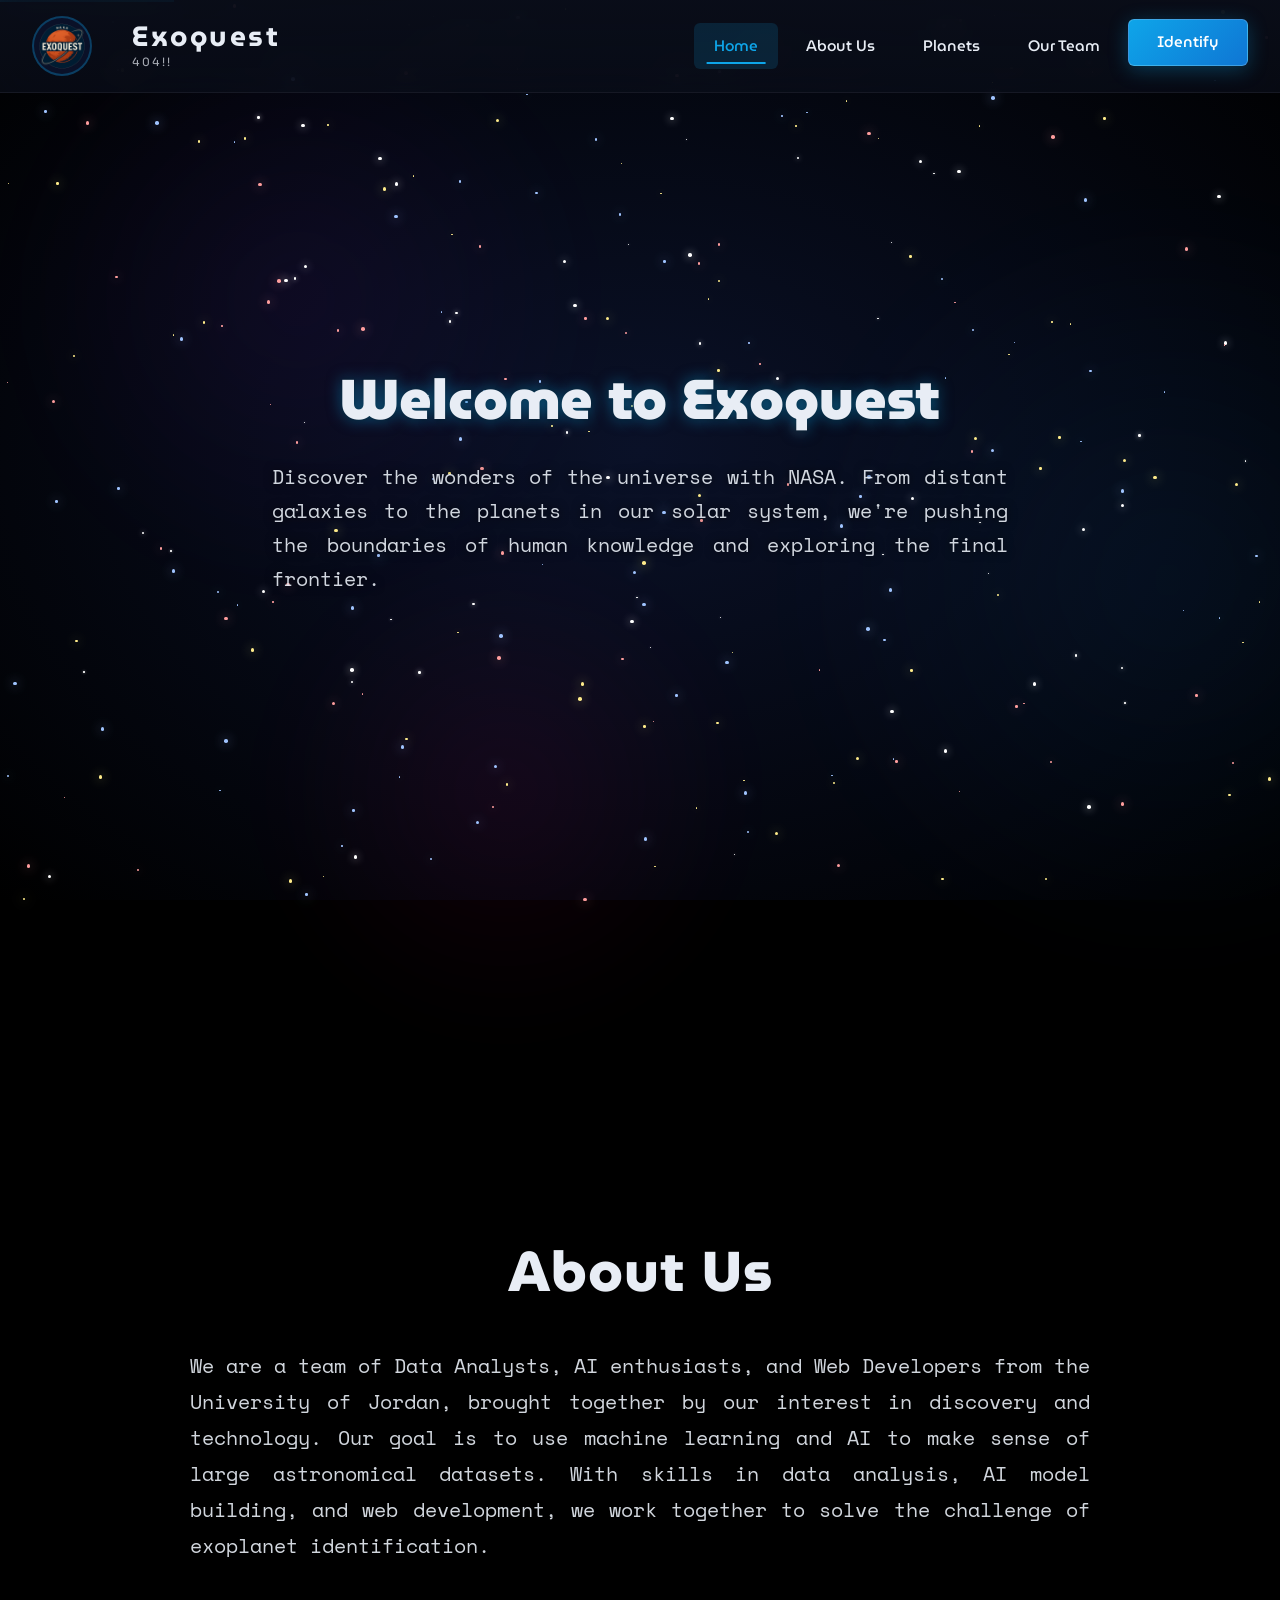
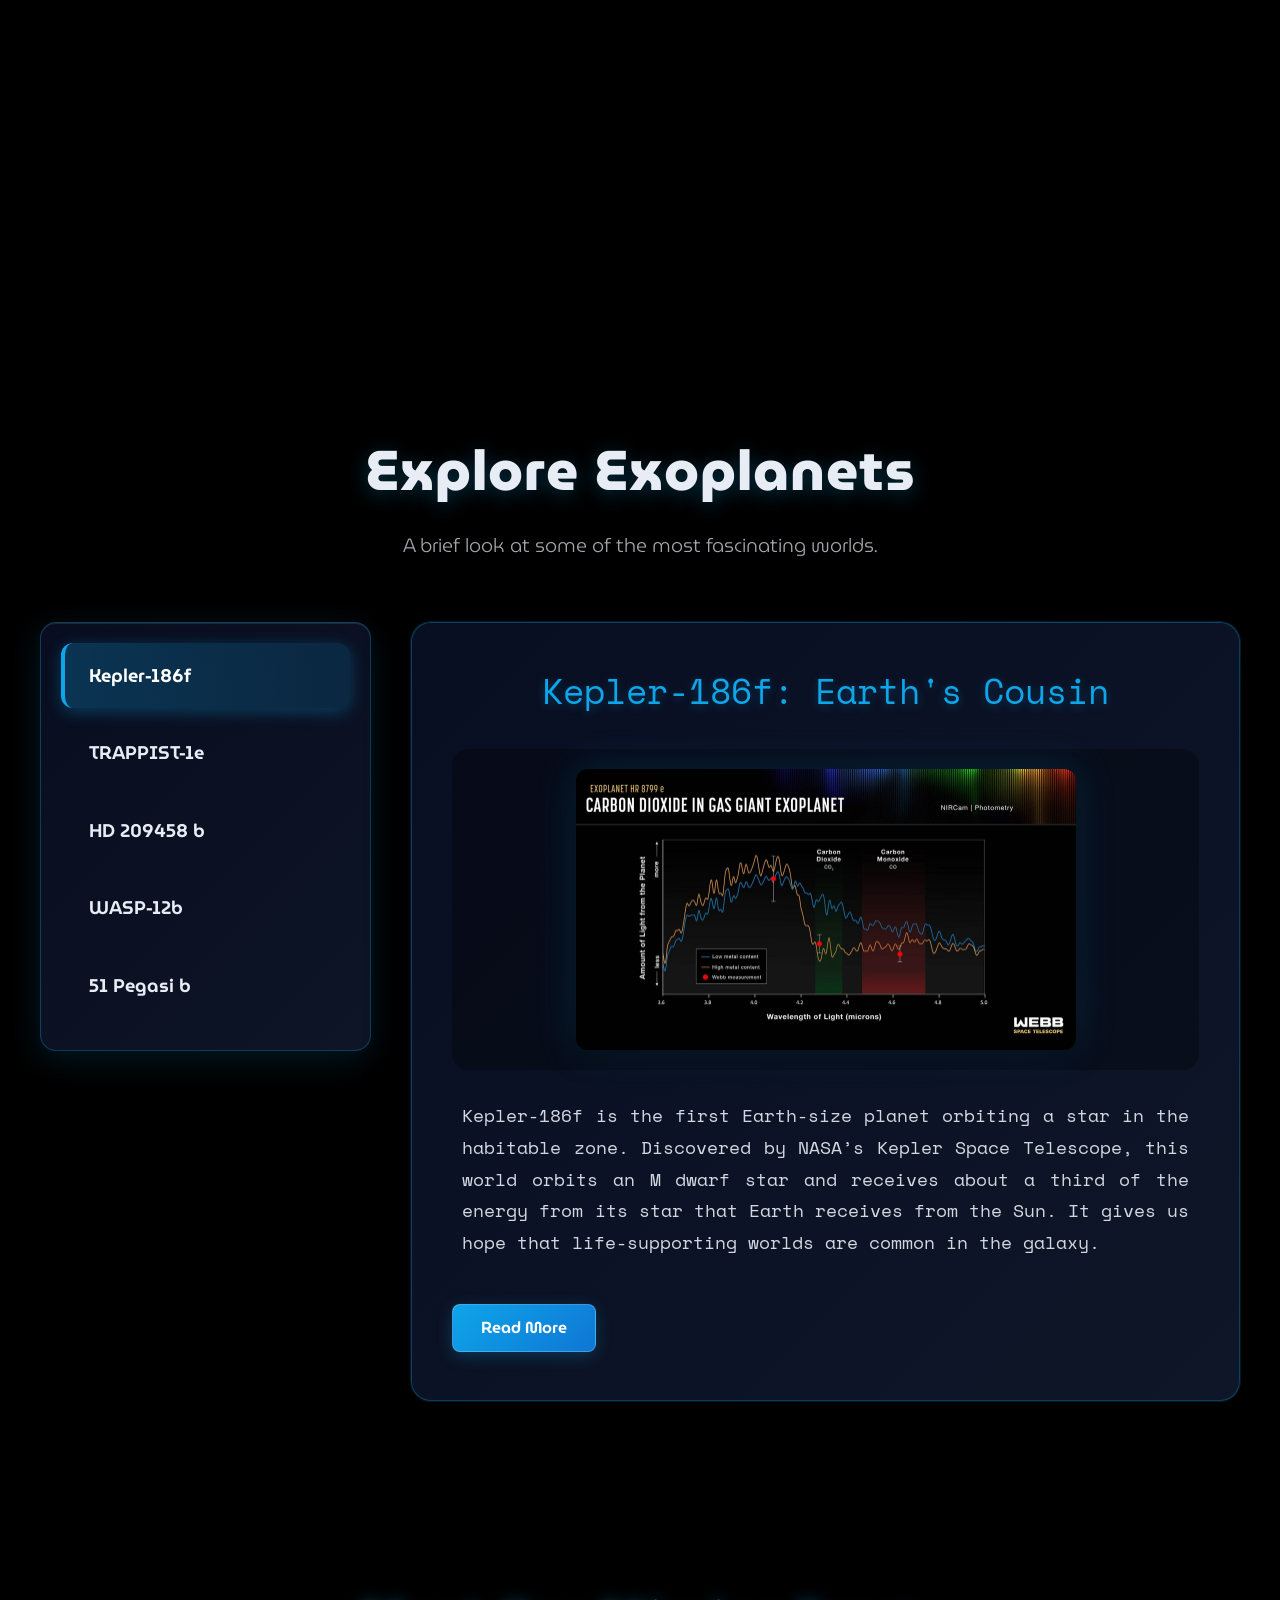
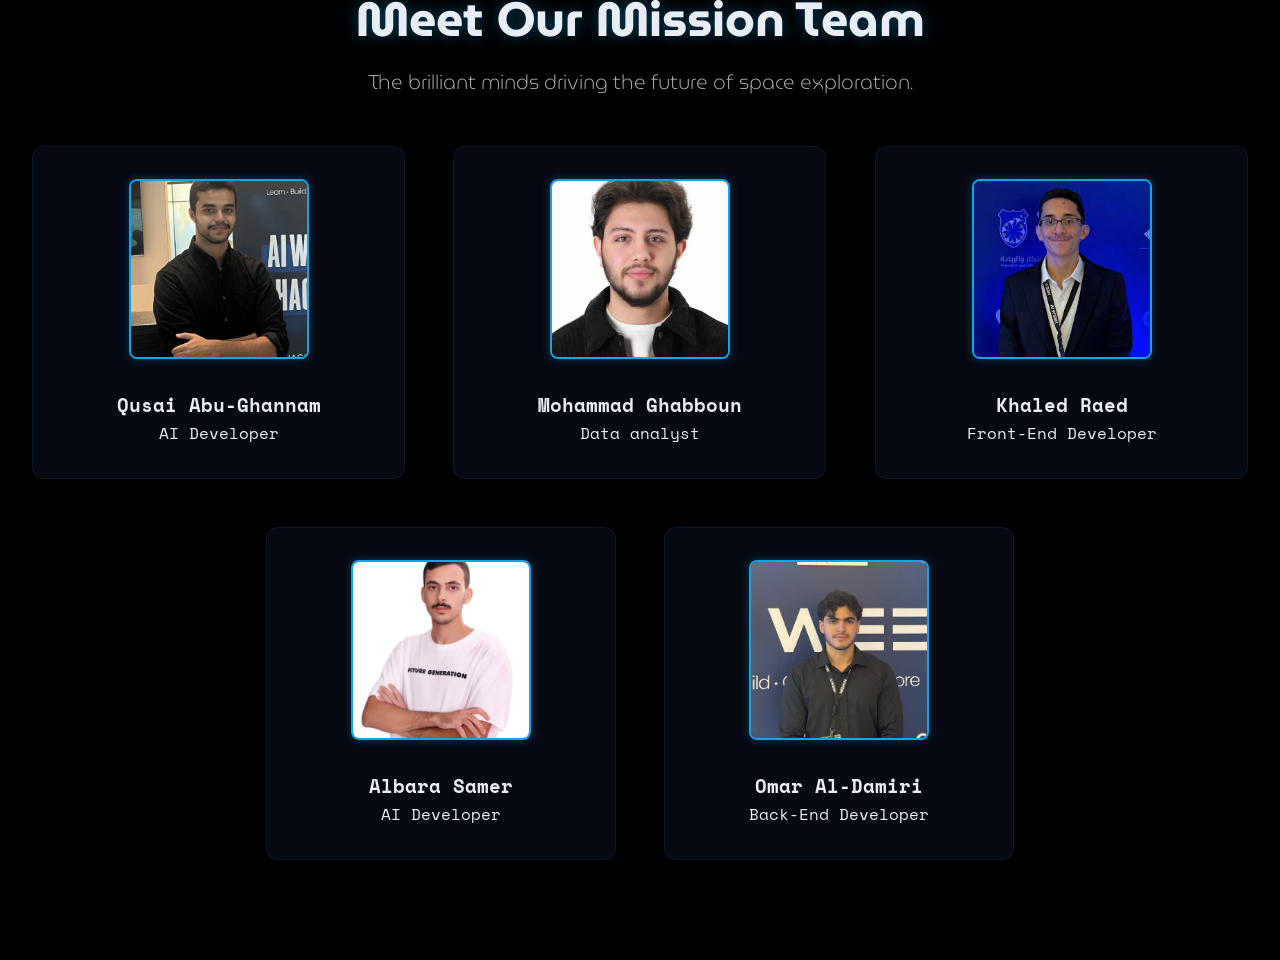
==== index.html @ 72adf09d "commit" ====
<!DOCTYPE html>
<html lang="en">

<head>
    <meta charset="UTF-8">
    <meta name="viewport" content="width=device-width, initial-scale=1.0">
    <title>Exoquest-404!!</title>
    <link href="https://fonts.googleapis.com/css2?family=Inter:wght@400;600;700&display=swap" rel="stylesheet">
    <link rel="preconnect" href="https://fonts.googleapis.com">
    <link rel="preconnect" href="https://fonts.gstatic.com" crossorigin>
    <link href="https://fonts.googleapis.com/css2?family=MuseoModerno:ital,wght@0,100..900;1,100..900&display=swap"
        rel="stylesheet">
    <link rel="preconnect" href="https://fonts.googleapis.com">
    <link rel="preconnect" href="https://fonts.gstatic.com" crossorigin>
    <link href="https://fonts.googleapis.com/css2?family=Space+Mono:ital,wght@0,400;0,700;1,400;1,700&display=swap"
        rel="stylesheet">
    <link rel="stylesheet" href="https://cdnjs.cloudflare.com/ajax/libs/font-awesome/5.15.4/css/all.min.css">


    <link rel="stylesheet" href="Css/stars.css">
    <link rel="stylesheet" href="Css/header.css">
    <link rel="stylesheet" href="Css/home.css">
    <link rel="stylesheet" href="./Css/about.css">
    <link rel="stylesheet" href="Css/planets.css">
    <link rel="stylesheet" href="Css/team.css">
    <link rel="stylesheet" href="Css/responsive.css">
    <style>
        :root {
            --color-dark-space: #000000;
            --color-navy: #0a1128;
            --color-light-text: #e8edf5;
            --color-accent-blue: #0ea5e9;
            --color-accent-red: #dc2626;
            --gradient-cta: linear-gradient(135deg, #0ea5e9 0%, #0f76d4 100%);
            --gradient-header: linear-gradient(180deg, rgba(10, 14, 26, 0.9) 0%, rgba(10, 14, 26, 0.7) 100%);
            --shadow-primary: rgba(14, 165, 233, 0.25);
            --shadow-hover: rgba(14, 165, 233, 0.5);
            --transition-speed: 0.3s;
        }

        * {
            margin: 0;
            padding: 0;
            box-sizing: border-box;
        }

        body {
            font-family: "MuseoModerno", sans-serif;
            font-optical-sizing: auto;
            font-weight: 200;
            font-style: normal;
            background: var(--color-dark-space);
            color: var(--color-light-text);
            overflow-x: hidden;
            line-height: 1.6;
        }
    </style>
</head>

<body>
    <a href="#main-content" class="skip-link">Skip to main content</a>

    <div class="stars-container" id="starsContainer">
        <div class="nebula"></div>
        <div class="nebula"></div>
        <div class="nebula"></div>
    </div>

    <section id="header-section">
        <header id="mainHeader">
            <nav>
                <a href="#" class="logo" aria-label="Exoquest Home">
                    <div class="logo-icon-container">
                        <img src="./media/logo.png" alt="Exoquest Logo Icon" class="logo-icon">
                    </div>
                    <svg class="logo-text-svg" viewBox="0 0 200 50" aria-hidden="true">
                        <text x="20" y="25" class="logo-title">Exoquest</text>
                        <text x="20" y="45" class="logo-subtitle">404!!</text>
                    </svg>
                </a>

                <button class="menu-toggle" id="menuToggle" aria-label="Toggle navigation" aria-expanded="false">
                    <span></span>
                    <span></span>
                    <span></span>
                </button>

                <ul class="nav-menu" id="navMenu">
                    <li><a href="#home" class="active">Home</a></li>
                    <li><a href="#about-us">About Us</a></li>
                    <li><a href="#planets-section">Planets</a></li>
                    <li><a href="#team">Our Team</a></li>
                    <li><a href="./html/Identify.html" class="cta-button">Identify</a></li>
                </ul>
            </nav>
        </header>
    </section>

    <div class="mission-banner" id="missionBanner">
        <i class="fas fa-satellite"></i> Mission Status: Active
    </div>

    <main id="main-content">
        <section id="home">
            <div class="demo-content">
                <h2>Welcome to Exoquest</h2>
                <p>
                    Discover the wonders of the universe with NASA. From distant galaxies to the planets in our solar
                    system,
                    we're pushing the boundaries of human knowledge and exploring the final frontier.
                </p>

            </div>
        </section>

        <section id="about-us">
            <div class="video-background" id="videoBackground">
                <video class="video-fullscreen desktop-video" autoplay loop muted playsinline preload="auto"
                    fetchpriority="high">
                    <source src="./media/mars.mp4" type="video/mp4">
                    Your browser does not support the video tag.
                </video>

                <video class="video-fullscreen mobile-video" autoplay loop muted playsinline preload="auto"
                    fetchpriority="high">
                    <source src="./media/mars.mp4" type="video/mp4">
                    Your browser does not support the video tag.
                </video>
            </div>

            <div class="content-overlay">
                <h2>About Us</h2>
                <p>
                    We are a team of Data Analysts, AI enthusiasts, and Web Developers from the University of Jordan,
                    brought together by our interest in discovery and technology.

                    Our goal is to use machine learning and AI to make sense of large astronomical datasets. With skills
                    in data analysis, AI model building, and web development, we work together to solve the challenge of
                    exoplanet identification.
                </p>

            </div>
        </section>

        <section id="planets-section" class="planets-section">
            <h2 class="section-title">Explore Exoplanets</h2>
            <p class="section-subtitle">A brief look at some of the most fascinating worlds.</p>

            <div class="planets-container">
                <div class="planet-list-column">
                    <ul id="planet-list">
                        <li class="planet-item active" data-planet="Kepler-186f">Kepler-186f</li>
                        <li class="planet-item" data-planet="TRAPPIST-1e">TRAPPIST-1e</li>
                        <li class="planet-item" data-planet="HD 209458 b">HD 209458 b</li>
                        <li class="planet-item" data-planet="WASP-12b">WASP-12b</li>
                        <li class="planet-item" data-planet="51 Pegasi b">51 Pegasi b</li>
                    </ul>
                </div>

                <div class="planet-details-column">
                    <div id="planet-details-card" class="planet-details-card">
                        <h3 id="planet-title">Select a Planet from the list</h3>
                        <div class="planet-images">
                            <img id="image-primary" src="" alt="Primary image of selected planet"
                                class="planet-image primary-image">
                        </div>
                        <p id="planet-description">Click on a planet name in the list to the left to view its details,
                            images, and a short article.</p>
                        <a id="read-more-link" href="#" target="_blank" class="cta-button read-more-button"
                            style="display:none;">Read More</a>
                    </div>
                </div>
            </div>
        </section>

        <section id="team" class="team-section">
            <h2 class="section-title">Meet Our Mission Team</h2>
            <p class="section-subtitle">The brilliant minds driving the future of space exploration.</p>
            <div class="team-grid">
                <div class="team-row">
                    <div class="team-member">
                        <img src="./media/Qusai Abu Ghannam.jpeg" alt="" class="member-photo">
                        <h3>Qusai Abu-Ghannam</h3>
                        <p class="member-title">AI Developer</p>
                    </div>
                    <div class="team-member">
                        <img src="./media/Mohammad Ghabboun.jpg" alt="" class="member-photo">
                        <h3>Mohammad Ghabboun</h3>
                        <p class="member-title">Data analyst</p>
                    </div>
                    <div class="team-member">
                        <img src="./media/khaled raed.jpg" alt="" class="member-photo">
                        <h3>Khaled Raed</h3>
                        <p class="member-title">Front-End Developer</p>
                    </div>
                </div>
                <div class="team-row-2">
                    <div class="team-member">
                        <img src="./media/ALBARA SAMER .JPG" alt="" class="member-photo">
                        <h3>Albara Samer</h3>
                        <p class="member-title">AI Developer</p>
                    </div>
                    <div class="team-member">
                        <img src="./media/Omar Aldamiri.jpg" alt="" class="member-photo">
                        <h3>Omar Al-Damiri</h3>
                        <p class="member-title">Back-End Developer</p>
                    </div>
                </div>
            </div>
        </section>
    </main>



    <script src="Js/stars.js"></script>
    <script src="Js/header.js"></script>
    <script src="Js/about.js"></script>
    <script src="Js/planets.js"></script>
    <script src="Js/responsive.js"></script>


</body>

</html>
---- Css/stars.css ----
#header-section {
    position: relative;
    z-index: 1000;
    width: 100%;
    background: transparent;
}

.skip-link {
    position: absolute;
    top: -40px;
    left: 0;
    background: var(--color-accent-blue);
    color: white;
    padding: 8px;
    z-index: 100;
    transition: top 0.3s ease;
}

.skip-link:focus {
    top: 0;
}

/* Starfield */
.stars-container {
    position: fixed;
    top: 0;
    left: 0;
    width: 100%;
    height: 100%;
    pointer-events: none;
    z-index: 0;
    background: radial-gradient(ellipse at center, 
        rgba(10, 17, 40, 1) 0%, 
        rgba(0, 0, 0, 1) 100%);
    transition: opacity 1s ease;
}

.star {
    position: absolute;
    background: #ffffff;
    border-radius: 50%;
    animation: twinkle var(--duration) infinite ease-in-out;
}

.star.small {
    width: 1.5px;
    height: 1.5px;
    box-shadow: 0 0 3px rgba(255, 255, 255, 0.6);
}

.star.medium {
    width: 2.5px;
    height: 2.5px;
    box-shadow: 0 0 5px rgba(255, 255, 255, 0.8);
}

.star.large {
    width: 3.5px;
    height: 3.5px;
    box-shadow: 0 0 8px rgba(255, 255, 255, 1);
}

.star.blue {
    background: #a0c4ff;
    box-shadow: 0 0 12px #a0c4ff;
}

.star.yellow {
    background: #ffec8b;
    box-shadow: 0 0 12px #ffec8b;
}

.star.red {
    background: #ff9e9e;
    box-shadow: 0 0 12px #ff9e9e;
}

@keyframes twinkle {
    0%, 100% {
        opacity: 0.3;
        transform: scale(1);
    }
    50% {
        opacity: 1;
        transform: scale(1.3);
    }
}

.meteor {
    position: absolute;
    height: 2px;
    background: linear-gradient(90deg, #ffffff, rgba(255, 255, 255, 0.8), transparent);
    border-radius: 50%;
    filter: drop-shadow(0 0 8px rgba(255, 255, 255, 1));
    animation: meteor-fall var(--duration) linear forwards;
    opacity: 0;
    z-index: 1;
}

@keyframes meteor-fall {
    0% {
        transform: translateX(0) translateY(0) rotate(-45deg);
        opacity: 0;
    }
    10% {
        opacity: 1;
    }
    100% {
        transform: translateX(-800px) translateY(800px) rotate(-45deg);
        opacity: 0;
    }
}

.nebula {
    position: absolute;
    width: 600px;
    height: 600px;
    border-radius: 50%;
    background: radial-gradient(circle, rgba(138, 43, 226, 0.15) 0%, rgba(138, 43, 226, 0.08) 30%, transparent 70%);
    filter: blur(40px);
    animation: float 60s infinite ease-in-out;
    opacity: 0.5;
}

.nebula:nth-child(2) {
    background: radial-gradient(circle, rgba(30, 144, 255, 0.15) 0%, rgba(30, 144, 255, 0.08) 30%, transparent 70%);
    width: 800px;
    height: 800px;
    animation-duration: 80s;
    animation-delay: -20s;
    top: 20%;
    left: 60%;
}

.nebula:nth-child(3) {
    background: radial-gradient(circle, rgba(255, 20, 147, 0.15) 0%, rgba(255, 20, 147, 0.08) 30%, transparent 70%);
    width: 500px;
    height: 500px;
    animation-duration: 70s;
    animation-delay: -40s;
    top: 60%;
    left: 20%;
}

.nebula:nth-child(4) {
    background: radial-gradient(circle, rgba(14, 165, 233, 0.12) 0%, rgba(14, 165, 233, 0.06) 30%, transparent 70%);
    width: 700px;
    height: 700px;
    animation-duration: 90s;
    animation-delay: -60s;
    top: 40%;
    left: 80%;
}

@keyframes float {
    0%, 100% {
        transform: translate(0, 0) scale(1);
    }
    33% {
        transform: translate(30px, -30px) scale(1.1);
    }
    66% {
        transform: translate(-20px, 20px) scale(0.9);
    }
}
---- Css/header.css ----
header {
    position: fixed;
    top: 0;
    left: 0;
    right: 0;
    z-index: 1000;
    background: var(--gradient-header);
    backdrop-filter: blur(15px);
    border-bottom: 1px solid rgba(255, 255, 255, 0.05);
    transition: all 0.4s cubic-bezier(0.4, 0, 0.2, 1);
    animation: slideDown 0.5s ease-out;
}

@keyframes slideDown {
    from {
        transform: translateY(-100%);
        opacity: 0;
    }

    to {
        transform: translateY(0);
        opacity: 1;
    }
}

header.scrolled {
    background: rgba(5, 7, 20, 0.95);
    backdrop-filter: blur(24px);
    border-bottom: 1px solid rgba(14, 165, 233, 0.2);
    box-shadow: 0 8px 32px rgba(0, 0, 0, 0.4);
}

nav {
    max-width: 1400px;
    margin: 0 auto;
    padding: 1rem 2rem;
    display: flex;
    justify-content: space-between;
    align-items: center;
}

.logo {
    display: flex;
    align-items: center;
    gap: 1.25rem;
    text-decoration: none;
    transition: transform 0.3s ease;
    animation: fadeIn 0.6s ease-out 0.2s both;
    z-index: 1002;
}

@keyframes fadeIn {
    from {
        opacity: 0;
        transform: translateX(-20px);
    }

    to {
        opacity: 1;
        transform: translateX(0);
    }
}

.logo:hover {
    transform: scale(1.02);
}

.logo-icon-container {
    width: 60px;
    height: 60px;
    border-radius: 50%;
    border: 2px solid rgba(14, 165, 233, 0.3);
    background: var(--color-navy);
    display: flex;
    align-items: center;
    justify-content: center;
    transition: all 0.3s ease;
    overflow: hidden;
    position: relative;
}

.logo:hover .logo-icon-container {
    border-color: var(--color-accent-blue);
    box-shadow: 0 0 20px rgba(14, 165, 233, 0.4);
    transform: rotate(360deg) scale(1.1);
}

.logo-icon-container img {
    width: 100%;
    height: 100%;
    object-fit: cover;
    border-radius: 50%;
}

.logo-text-svg {
    height: 50px;
    width: auto;
    overflow: visible;
}

.logo-title {
    fill: var(--color-light-text);
    font-size: 28px;
    font-weight: 700;
    letter-spacing: 2.5px;
    font-family: "MuseoModerno", sans-serif;
    transition: fill 0.3s ease;
}

.logo:hover .logo-title {
    fill: var(--color-accent-blue);
}

.logo-subtitle {
    fill: rgba(232, 237, 245, 0.7);
    font-size: 12px;
    font-weight: 400;
    letter-spacing: 2px;
    text-transform: uppercase;
    font-family: "MuseoModerno", sans-serif;
}

.nav-menu {
    display: flex;
    gap: 0.5rem;
    list-style: none;
    align-items: center;
}

.nav-menu li {
    animation: fadeInUp 0.5s ease-out both;
}

.nav-menu li:nth-child(1) {
    animation-delay: 0.4s;
}

.nav-menu li:nth-child(2) {
    animation-delay: 0.5s;
}

.nav-menu li:nth-child(3) {
    animation-delay: 0.6s;
}

.nav-menu li:nth-child(4) {
    animation-delay: 0.7s;
}

@keyframes fadeInUp {
    from {
        opacity: 0;
        transform: translateY(20px);
    }

    to {
        opacity: 1;
        transform: translateY(0);
    }
}

.nav-menu li a {
    color: var(--color-light-text);
    text-decoration: none;
    font-size: 0.95rem;
    font-weight: 500;
    padding: 0.65rem 1.25rem;
    border-radius: 6px;
    transition: all 0.3s ease;
    position: relative;
    display: inline-block;
}

.nav-menu li a::before {
    content: '';
    position: absolute;
    bottom: 5px;
    left: 50%;
    width: 0;
    height: 2px;
    background: var(--color-accent-blue);
    transform: translateX(-50%);
    transition: width 0.3s ease;
}

.nav-menu li a:hover {
    color: var(--color-accent-blue);
    background: rgba(14, 165, 233, 0.1);
    transform: translateY(-2px);
}

.nav-menu li a:hover::before {
    width: 70%;
}

.nav-menu li a.active {
    color: var(--color-accent-blue);
    background: rgba(14, 165, 233, 0.15);
}

.nav-menu li a.active::before {
    width: 70%;
}

.cta-button {
    background: var(--gradient-cta) !important;
    color: white !important;
    padding: 0.65rem 1.75rem !important;
    border-radius: 6px;
    font-weight: 600;
    box-shadow: 0 4px 20px rgba(14, 165, 233, 0.3);
    transition: all 0.3s ease;
    position: relative;
    overflow: hidden;
    border: 1px solid rgba(255, 255, 255, 0.2);
}

.cta-button::before {
    content: '';
    position: absolute;
    top: 0;
    left: -100%;
    width: 100%;
    height: 100%;
    background: linear-gradient(90deg, transparent, rgba(255, 255, 255, 0.3), transparent);
    transition: left 0.5s ease;
}

.cta-button:hover::before {
    left: 100%;
}

.cta-button:hover {
    transform: translateY(-3px) scale(1.05) !important;
    box-shadow: 0 8px 30px rgba(14, 165, 233, 0.5) !important;
    background: linear-gradient(135deg, #0f76d4 0%, #0ea5e9 100%) !important;
}

.menu-toggle {
    display: none;
    flex-direction: column;
    gap: 6px;
    background: none;
    border: none;
    cursor: pointer;
    padding: 8px;
    z-index: 1002;
    position: relative;
}

.menu-toggle span {
    width: 28px;
    height: 2.5px;
    background: var(--color-light-text);
    border-radius: 2px;
    transition: all 0.3s ease;
}

/* Updated style to keep the accent color when active */
.menu-toggle:hover span,
.menu-toggle.active span {
    background: var(--color-accent-blue);
}

.menu-toggle.active span:nth-child(1) {
    transform: translateY(8.5px) rotate(45deg);
}

.menu-toggle.active span:nth-child(2) {
    opacity: 0;
}

.menu-toggle.active span:nth-child(3) {
    transform: translateY(-8.5px) rotate(-45deg);

}
---- Css/home.css ----
#home {
    position: relative;
    height: 100vh;
    overflow: hidden;
    /* Added to center content */
    display: flex;
    align-items: center;
    justify-content: center;
    text-align: center;
}

#home .video-background {
    position: fixed;
    top: 0;
    left: 0;
    background-color: #000000;
    width: 100vw;
    height: 100vh;
    overflow: hidden;
    z-index: -1;
}

#home .video-fullscreen {
    position: absolute;
    top: 0;
    left: 0;
    width: 100vw;
    height: 100vh;
    object-fit: cover;
    filter: brightness(30%) blur(3px);
    transition: transform 6s ease;
}

#home .demo-content {
    position: relative;
    z-index: 10;
    padding: 2rem;
    max-width: 800px;
    margin: 0 auto;
    animation: fadeInScale 1s ease-out;
}

@keyframes fadeInScale {
    from {
        opacity: 0;
        transform: scale(0.95) translateY(20px);
    }

    to {
        opacity: 1;
        transform: scale(1) translateY(0);
    }
}

#home .demo-content h2 {
    font-size: 3.5rem;
    font-weight: 900;
    color: var(--color-light-text);
    margin-bottom: 1rem;
    text-shadow: 0 0 15px rgba(14, 165, 233, 0.5), 0 0 5px rgba(0, 0, 0, 0.8);
}

#home .demo-content p {
    font-family: "Space Mono", monospace;
    font-weight: 400;
    font-style: normal;
    font-size: 1.25rem;
    text-align: justify;
    color: rgba(232, 237, 245, 0.9);
    line-height: 1.7;
    margin-top: 1rem;
    text-shadow: 0 0 10px rgba(0, 0, 0, 0.8);
}
---- Css/about.css ----
#about-us {
    position: relative;
    overflow: hidden;
    display: flex;
    align-items: center;
    justify-content: center;
    min-height: 100vh;
    padding: 120px 20px 80px;
    margin-bottom: 0;
}

#about-us .video-background {
    position: absolute;
    top: 0;
    left: 0;
    width: 100%;
    height: 100%;
    overflow: hidden;
    z-index: 1;
    background-color: #000000;
    opacity: 0;
    transition: opacity 1.5s ease-in-out;
    pointer-events: none;
}

#about-us .video-background.visible {
    opacity: 1;
}

#about-us .video-fullscreen {
    position: absolute;
    top: 0;
    left: 0;
    width: 100%;
    height: 100%;
    object-fit: cover;
    filter: brightness(60%) blur(2px);
    transition: transform 6s ease;
}

#about-us .mobile-video {
    display: none;
}

#about-us .content-overlay {
    position: relative;
    z-index: 10;
    text-align: center;
    padding: 3rem;
    max-width: 1200px;
    margin: 0 auto;
    transform: translateY(20px);
    opacity: 0;
    transition: all 0.8s ease;
}

#about-us.visible .content-overlay {
    transform: translateY(0);
    opacity: 1;
}

#about-us h2 {
    font-size: 3.5rem;
    font-weight: 800;
    color: var(--color-light-text);
    margin-bottom: 2rem;
    text-shadow: 0 4px 20px rgba(0, 0, 0, 0.5);
    letter-spacing: 1px;
}

#about-us p {
    font-family: "Space Mono", monospace;
    font-weight: 400;
    font-style: normal;
    font-size: 1.25rem;
    text-align: justify;
    color: rgba(232, 237, 245, 0.9);
    line-height: 1.8;
    max-width: 900px;
    margin: 0 auto;
    text-shadow: 0 0 10px rgba(0, 0, 0, 0.8), 0 2px 10px rgba(0, 0, 0, 0.5);
}
---- Css/planets.css ----
.planets-section {
    padding: 120px 20px 80px;
    min-height: 100vh;
    text-align: center;
    position: relative;
    z-index: 10;
    background: transparent;
    margin-top: 80px;
    transition: all 0.6s ease-in-out;
}

.planets-section::before {
    content: '';
    position: absolute;
    top: 0;
    left: 0;
    width: 100%;
    height: 100%;
    z-index: -1;
    pointer-events: none;
}

.planets-section .section-title {
    font-size: 3.5rem;
    font-weight: 800;
    color: var(--color-light-text);
    margin-bottom: 1rem;
    text-shadow: 0 4px 20px rgba(14, 165, 233, 0.3);
    letter-spacing: 1px;
}

.planets-section .section-subtitle {
    font-size: 1.2rem;
    color: rgba(232, 237, 245, 0.7);
    margin-bottom: 60px;
    font-weight: 300;
}

.planets-container {
    display: flex;
    gap: 40px;
    max-width: 1400px;
    margin: 0 auto;
    text-align: left;
    padding: 0 20px;
}

/* Planet List Styling */
.planet-list-column {
    flex: 1;
    min-width: 280px;
    max-width: 350px;
}

#planet-list {
    list-style: none;
    padding: 0;
    margin: 0;
    background: linear-gradient(135deg,
            rgba(10, 17, 40, 0.8) 0%,
            rgba(15, 23, 42, 0.9) 100%);
    border-radius: 16px;
    padding: 20px;
    border: 1px solid rgba(14, 165, 233, 0.3);
    box-shadow: 0 8px 32px rgba(14, 165, 233, 0.15),
        inset 0 1px 0 rgba(255, 255, 255, 0.1);
    backdrop-filter: blur(10px);
    position: sticky;
    top: 100px;
    max-height: calc(100vh - 140px);
    overflow-y: auto;
}

#planet-list::-webkit-scrollbar {
    width: 6px;
}

#planet-list::-webkit-scrollbar-track {
    background: rgba(0, 0, 0, 0.2);
    border-radius: 10px;
}

#planet-list::-webkit-scrollbar-thumb {
    background: var(--color-accent-blue);
    border-radius: 10px;
}

.planet-item {
    padding: 18px 24px;
    margin-bottom: 12px;
    cursor: pointer;
    font-size: 1.15em;
    font-weight: 600;
    border-radius: 12px;
    transition: all 0.3s cubic-bezier(0.4, 0, 0.2, 1);
    border-left: 4px solid transparent;
    color: var(--color-light-text);
    position: relative;
    overflow: hidden;
}

.planet-item::before {
    content: '';
    position: absolute;
    top: 0;
    left: 0;
    width: 0;
    height: 100%;
    background: linear-gradient(90deg,
            rgba(14, 165, 233, 0.1) 0%,
            rgba(14, 165, 233, 0.05) 100%);
    transition: width 0.3s ease;
    z-index: -1;
}

.planet-item:hover::before {
    width: 100%;
}

.planet-item:hover {
    background-color: rgba(14, 165, 233, 0.1);
    transform: translateX(8px) scale(1.02);
    color: var(--color-accent-blue);
    border-left-color: var(--color-accent-blue);
    box-shadow: 0 4px 12px rgba(14, 165, 233, 0.2);
}

.planet-item.active {
    background: linear-gradient(90deg,
            rgba(14, 165, 233, 0.25) 0%,
            rgba(14, 165, 233, 0.15) 100%);
    border-left-color: var(--color-accent-blue);
    color: white;
    box-shadow: 0 4px 16px rgba(14, 165, 233, 0.3);
}

/* Planet Details Styling */
.planet-details-column {
    flex: 2.5;
}

.planet-details-card {
    background: linear-gradient(135deg,
            rgba(10, 17, 40, 0.85) 0%,
            rgba(15, 23, 42, 0.95) 100%);
    border-radius: 20px;
    padding: 40px;
    box-shadow: 0 10px 40px rgba(0, 0, 0, 0.5),
        0 0 0 1px rgba(14, 165, 233, 0.2);
    border: 1px solid rgba(14, 165, 233, 0.3);
    transition: opacity 0.4s ease-in-out, transform 0.4s ease-in-out;
    backdrop-filter: blur(10px);
}

.planet-details-card h3 {
    color: var(--color-accent-blue);
    margin-bottom: 30px;
    font-size: 2.2em;
    text-align: center;
    text-shadow: 0 2px 10px rgba(14, 165, 233, 0.3);
    font-family: "Space Mono", monospace;
    font-weight: 400;
    font-style: normal;
}

.planet-images {
    display: flex;
    justify-content: center;
    margin-bottom: 30px;
    padding: 20px;
    background: rgba(0, 0, 0, 0.3);
    border-radius: 16px;
}

.planet-image {
    width: 100%;
    max-width: 500px;
    height: auto;
    border-radius: 12px;
    object-fit: cover;
    box-shadow: 0 8px 24px rgba(0, 0, 0, 0.4),
        0 0 40px rgba(14, 165, 233, 0.2);
    opacity: 0;
    transition: opacity 0.5s ease-in-out, transform 0.5s ease-in-out;
    transform: scale(0.95);
}

.planet-image.loaded {
    opacity: 1;
    transform: scale(1);
}

.planet-details-card p {
    font-family: "Space Mono", monospace;
    font-size: 1.1em;
    color: rgba(232, 237, 245, 0.9);
    margin-bottom: 25px;
    line-height: 1.8;
    text-align: justify;
    padding: 0 10px;
}

.read-more-button {
    display: inline-block !important;
    margin-top: 20px;
    padding: 12px 32px;
    background: var(--gradient-cta);
    color: white;
    text-decoration: none;
    border-radius: 8px;
    font-weight: 600;
    transition: all 0.3s ease;
    box-shadow: 0 4px 15px var(--shadow-primary);
}

.read-more-button:hover {
    transform: translateY(-2px);
    box-shadow: 0 6px 20px var(--shadow-hover);
}
---- Css/team.css ----
.team-section {
    padding: 100px 2rem;
    max-width: 1400px;
    margin: 0 auto;
    text-align: center;
    position: relative;
    z-index: 50;
}

.section-title {
    font-size: 3rem;
    font-weight: 700;
    margin-bottom: 0.5rem;
    color: var(--color-light-text);
    text-shadow: 0 0 15px rgba(14, 165, 233, 0.4);
    animation: fadeInUp 0.8s ease-out both;
}

.section-subtitle {
    font-size: 1.25rem;
    color: rgba(232, 237, 245, 0.8);
    margin-bottom: 3rem;
    animation: fadeInUp 0.8s ease-out 0.2s both;
}

.team-grid {
    display: flex;
    flex-direction: column;
    gap: 3rem;
}

.team-row {
    font-family: "Space Mono", monospace;
    font-weight: 400;
    font-style: normal;
    display: grid;
    grid-template-columns: repeat(3, 1fr);
    gap: 3rem;
    width: 100%;
}

.team-row-2 {
    font-family: "Space Mono", monospace;
    font-weight: 400;
    font-style: normal;
    display: flex;
    justify-content: center;
    gap: 3rem;
}

.team-member {
    background: rgba(10, 14, 26, 0.7);
    border: 1px solid rgba(14, 165, 233, 0.1);
    backdrop-filter: blur(10px);
    border-radius: 12px;
    padding: 2rem;
    box-shadow: 0 10px 30px rgba(0, 0, 0, 0.5);
    transition: transform 0.3s ease, box-shadow 0.3s ease;
    animation: fadeInScale 0.8s ease-out both;
}


.team-member:hover {
    transform: translateY(-5px) scale(1.02);
    box-shadow: 0 15px 40px rgba(14, 165, 233, 0.3);
    border-color: rgba(14, 165, 233, 0.4);
}

.team-member:hover .member-photo {
    transform: scale(1.05);
    box-shadow: 0 0 15px rgba(14, 165, 233, 0.5);
}

.team-row-2 .team-member {

    flex: 1 1 300px;
    max-width: 350px;
}

.member-photo {
    width: 180px;
    height: 180px;
    border-radius: 8px;
    object-fit: cover;
    margin-bottom: 1.5rem;
    border: 2px solid var(--color-accent-blue);
    box-shadow: 0 0 10px rgba(14, 165, 233, 0.3);
    transition: transform 0.3s ease, box-shadow 0.3s ease;
}
---- Css/responsive.css ----
@media (max-width: 1024px) {
    .team-row {
        grid-template-columns: repeat(2, 1fr);
    }

    .team-row-2 {
        gap: 2rem;
    }

    .team-row-2 .team-member {
        flex: 0 0 calc(50% - 1rem);
    }

    #home .demo-content h2 {
        font-size: 3rem;
    }

    #about-us h2 {
        font-size: 3rem;
    }
}

@media (max-width: 768px) {

    /* Navigation */
    nav {
        padding: 1rem 1.5rem;
    }

    .menu-toggle {
        display: flex;
        align-items: center;
        justify-content: center;
    }

    /* REMOVED: Duplicated menu-toggle.active styles were here. */

    .nav-menu {
        position: fixed;
        top: 0;
        left: 0;
        right: 0;
        /* CRITICAL FIX: Ensure the height is full viewport height */
        height: 100vh;
        flex-direction: column;
        background: rgba(0, 0, 0, 0.98);
        backdrop-filter: blur(20px);
        padding: 0;
        gap: 0.5rem;
        justify-content: center;
        align-items: center;

        /* HIDDEN STATE */
        transform: translateX(100%);
        /* Pushes menu off-screen to the right */
        opacity: 0;
        visibility: hidden;
        pointer-events: none;

        /* Smooth Transition for the slide effect */
        transition: transform 0.4s cubic-bezier(0.645, 0.045, 0.355, 1),
            opacity 0.4s ease,
            visibility 0.4s;

        z-index: 1001;
    }

    .nav-menu.active {
        /* VISIBLE STATE */
        transform: translateX(0);
        /* Slides menu into view */
        opacity: 1;
        visibility: visible;
        pointer-events: auto;
    }

    .nav-menu li {
        width: auto;
        text-align: center;
        opacity: 0;
        transform: translateY(20px);
        animation: none;
    }

    .nav-menu.active li {
        opacity: 1;
        transform: translateY(0);
        animation: slideInMenu 0.4s ease-out forwards;
    }

    .nav-menu.active li:nth-child(1) {
        animation-delay: 0.1s;
    }

    .nav-menu.active li:nth-child(2) {
        animation-delay: 0.2s;
    }

    .nav-menu.active li:nth-child(3) {
        animation-delay: 0.3s;
    }

    .nav-menu.active li:nth-child(4) {
        animation-delay: 0.4s;
    }

    @keyframes slideInMenu {
        from {
            opacity: 0;
            transform: translateY(20px);
        }

        to {
            opacity: 1;
            transform: translateY(0);
        }
    }

    .nav-menu li a {
        display: block;
        text-align: center;
        padding: 1.5rem 3rem;
        font-size: 1.5rem;
        border-bottom: none;
    }

    .nav-menu li a::before {
        display: none;
    }

    .nav-menu li:last-child a {
        border-bottom: none;
    }

    .cta-button {
        margin-top: 1rem;
        border: 2px solid var(--color-accent-blue) !important;
        transform: none !important;
    }

    .cta-button:hover {
        transform: scale(1.05) !important;
    }

    /* Logo adjustments for mobile */
    .logo-icon-container {
        width: 50px;
        height: 50px;
    }

    .logo-text-svg {
        height: 35px;
    }

    .logo-title {
        font-size: 24px;
        letter-spacing: 2px;
    }

    .logo-subtitle {
        font-size: 10px;
        letter-spacing: 1.5px;
    }

    /* Home Section */
    #home {
        min-height: 100vh;
        padding: 80px 0 40px;
    }

    #home .demo-content {
        padding: 2rem 1.5rem;
        margin: 0;
        max-width: 100%;
    }

    #home .demo-content h2 {
        font-size: 2.2rem;
        margin-bottom: 1.5rem;
        line-height: 1.2;
    }

    #home .demo-content p {
        font-size: 1rem;
        line-height: 1.6;
        text-align: left;
    }

    /* About Section */
    #about-us {
        min-height: 100vh;
        padding: 80px 0 40px;
    }

    #about-us .content-overlay {
        padding: 2rem 1.5rem;
    }

    #about-us h2 {
        font-size: 2.2rem;
        margin-bottom: 1.5rem;
        line-height: 1.2;
    }

    #about-us p {
        font-size: 1rem;
        line-height: 1.6;
        text-align: left;
    }

    #about-us .desktop-video {
        display: none;
    }

    #about-us .mobile-video {
        display: block;
    }

    /* Mission Banner */
    .mission-banner {
        font-size: 0.75rem;
        padding: 0.5rem;
    }

    /* Team Section */
    .team-section {
        padding: 60px 1.5rem;
    }

    .section-title {
        font-size: 2.2rem;
        margin-bottom: 1rem;
    }

    .section-subtitle {
        font-size: 1rem;
        margin-bottom: 2rem;
    }

    .team-grid {
        gap: 2rem;
    }

    .team-row,
    .team-row-2 {
        display: grid;
        grid-template-columns: 1fr;
        gap: 2rem;
    }

    .team-row-2 .team-member {
        flex: 1 1 100%;
        max-width: none;
    }

    .team-member {
        padding: 1.5rem;
    }

    .member-photo {
        width: 140px;
        height: 140px;
    }

    .team-member h3 {
        font-size: 1.25rem;
        margin: 1rem 0 0.5rem;
    }

    .member-title {
        font-size: 0.95rem;
    }
}

@media (max-width: 480px) {

    /* Extra small devices */
    nav {
        padding: 0.75rem 1rem;
    }

    .logo-icon-container {
        width: 45px;
        height: 45px;
    }

    .logo-text-svg {
        height: 30px;
    }

    .logo-title {
        font-size: 20px;
    }

    .logo-subtitle {
        font-size: 9px;
    }

    #home .demo-content h2,
    #about-us h2,
    .section-title {
        font-size: 1.8rem;
    }

    #home .demo-content p,
    #about-us p {
        font-size: 0.9rem;
    }

    .nav-menu li a {
        font-size: 1.25rem;
        padding: 1.25rem 2rem;
    }

    .team-member {
        padding: 1.25rem;
    }

    .member-photo {
        width: 120px;
        height: 120px;
    }
}


@media (max-width: 900px) {
    .planets-container {
        flex-direction: column;
    }

    .planet-list-column {
        min-width: 100%;
    }

    #planet-list {
        display: flex;
        flex-wrap: wrap;
        justify-content: center;
        padding: 10px;
    }

    .planet-item {
        flex-grow: 1;
        margin: 5px;
        text-align: center;
        border-left: none;
        border-bottom: 3px solid transparent;
    }

    .planet-item.active {
        border-left-color: transparent;
        border-bottom-color: var(--color-accent-blue);
    }

    .planet-details-column {
        margin-top: 20px;
    }

    .planet-images {
        flex-direction: column;
    }

    .planet-image {
        width: 100%;
    }
}
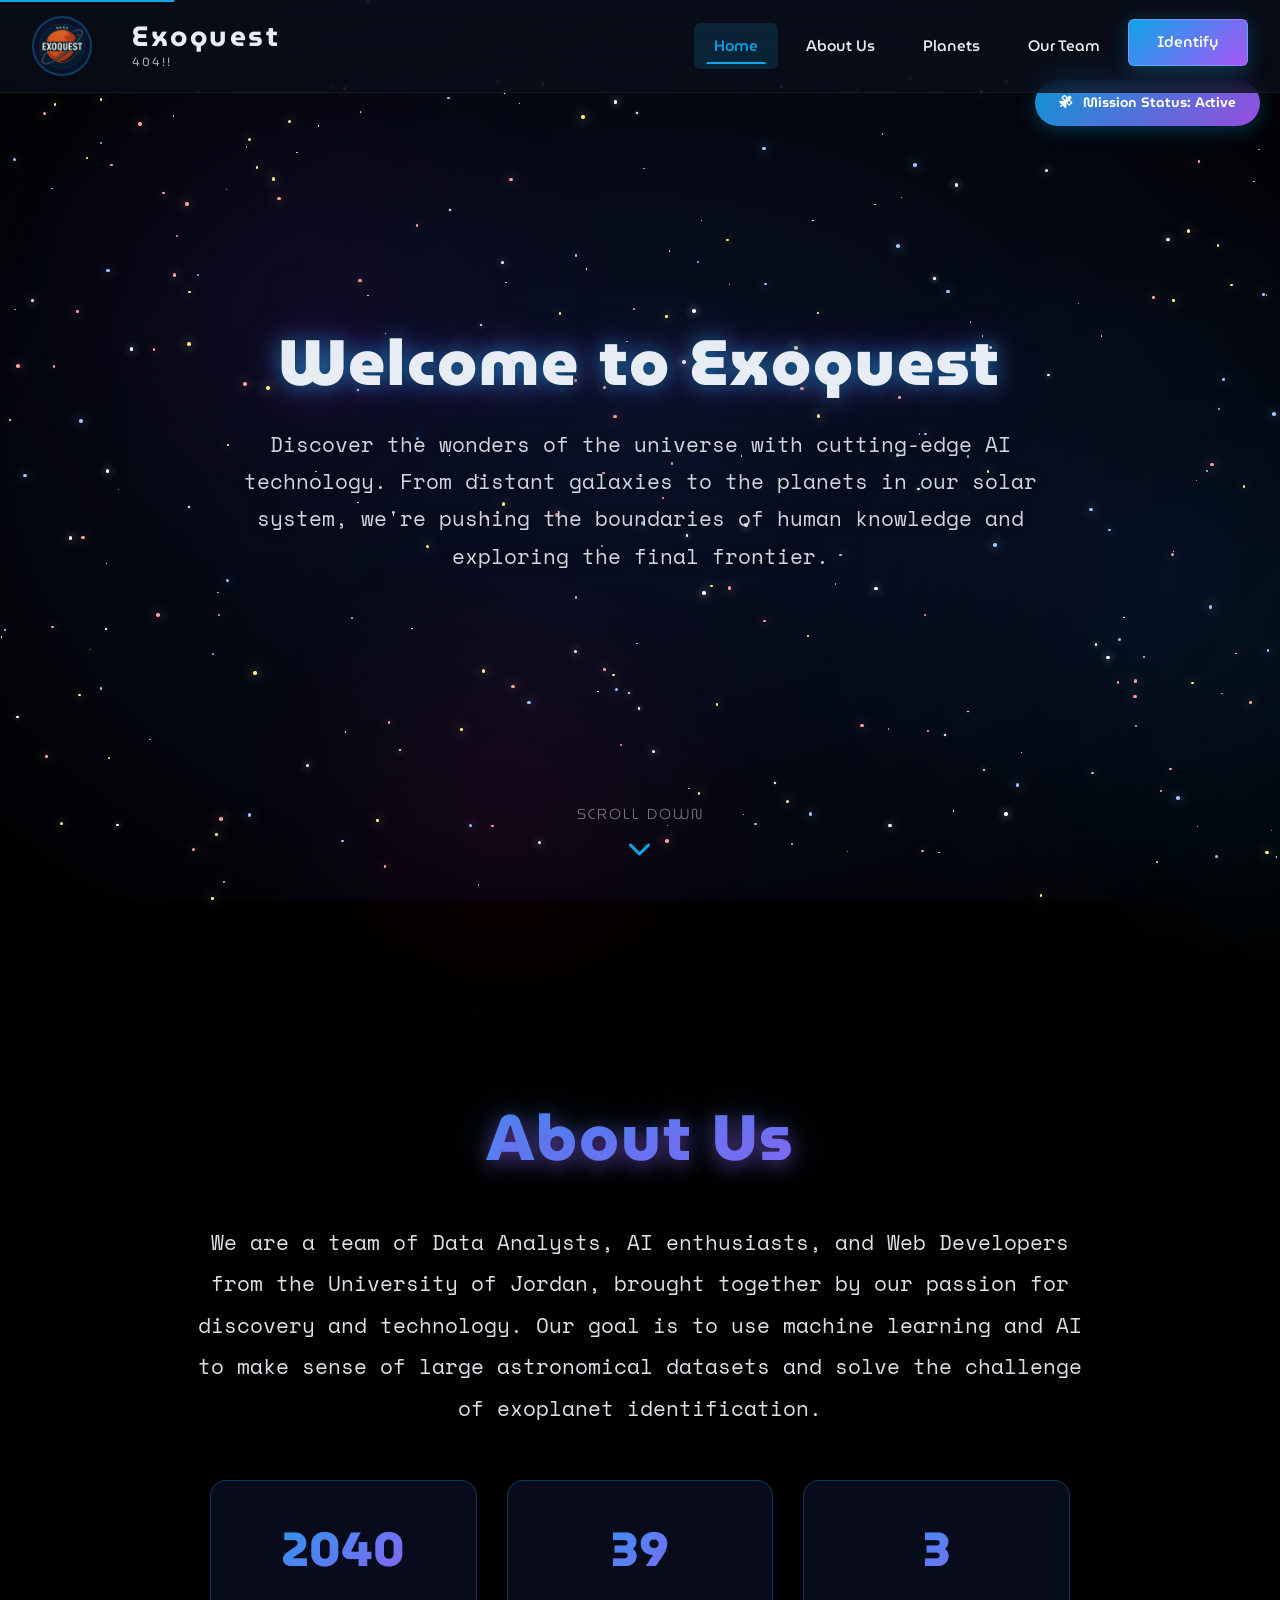
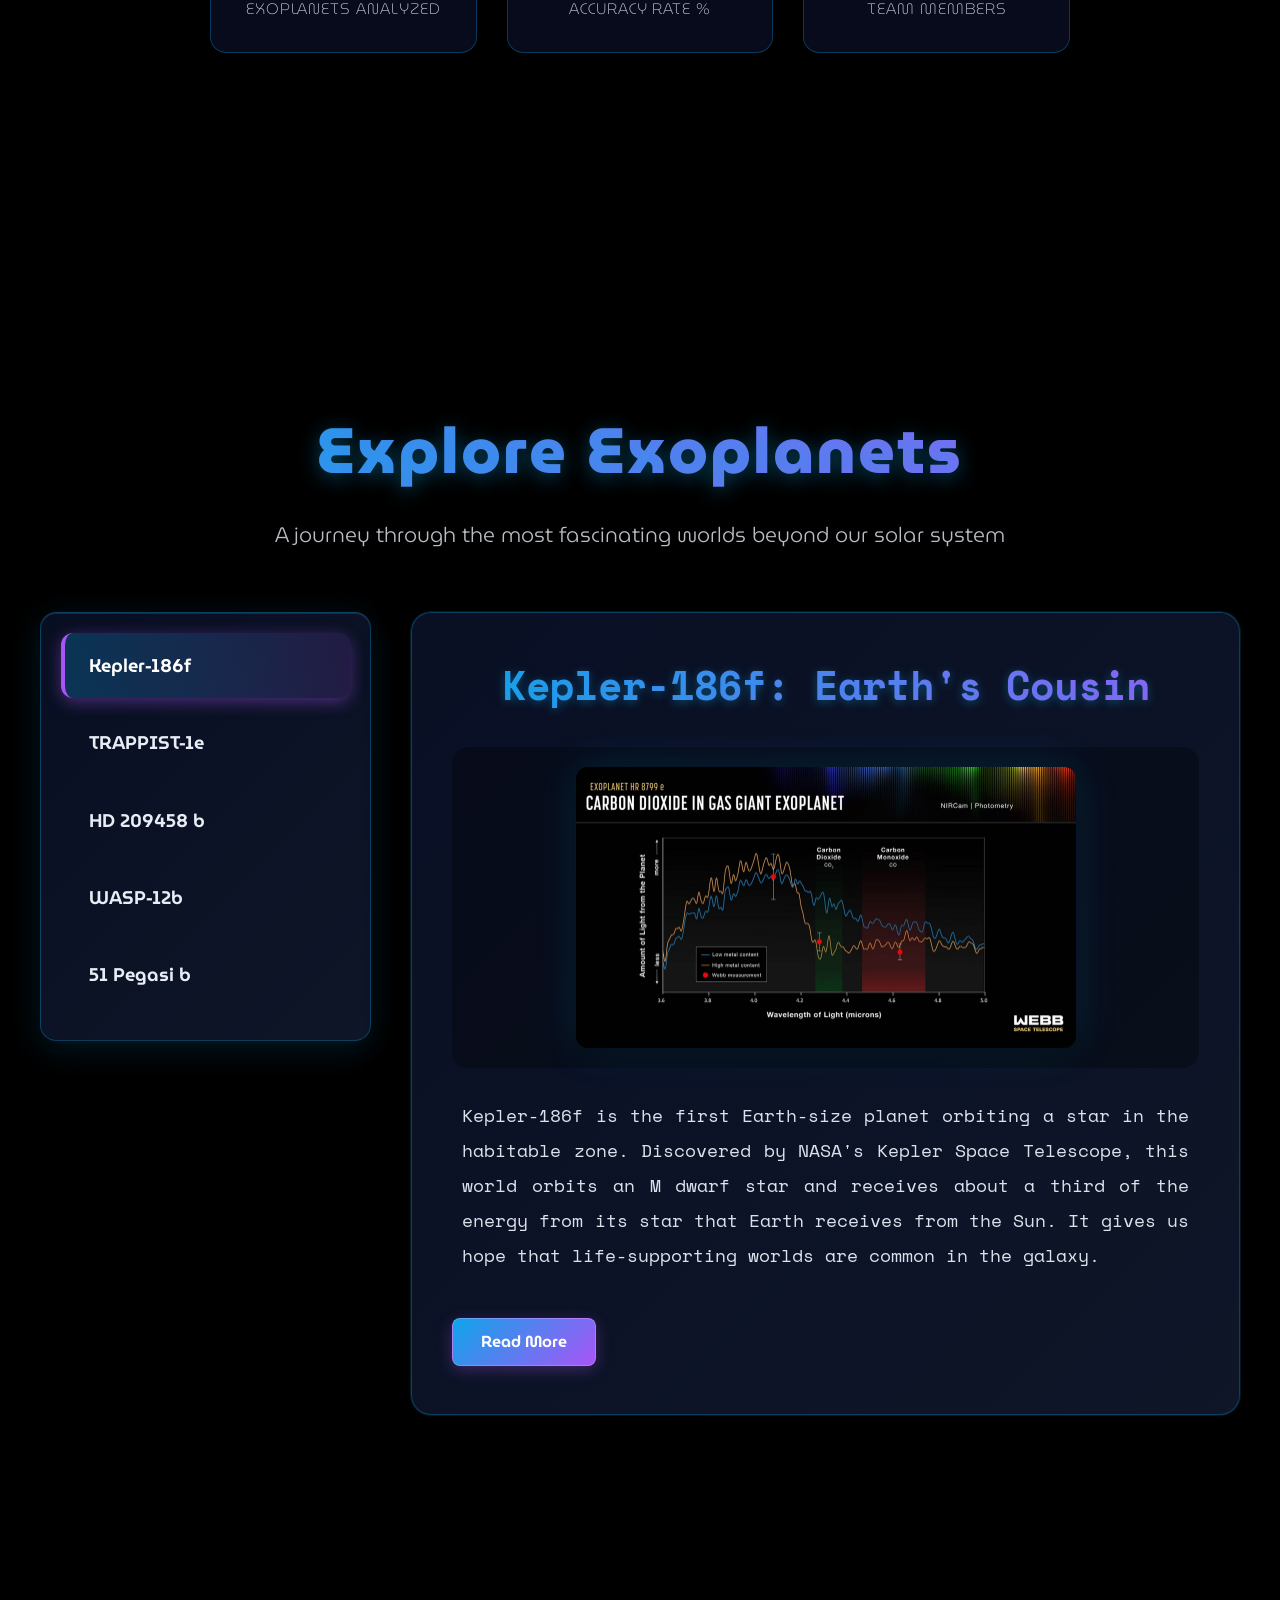
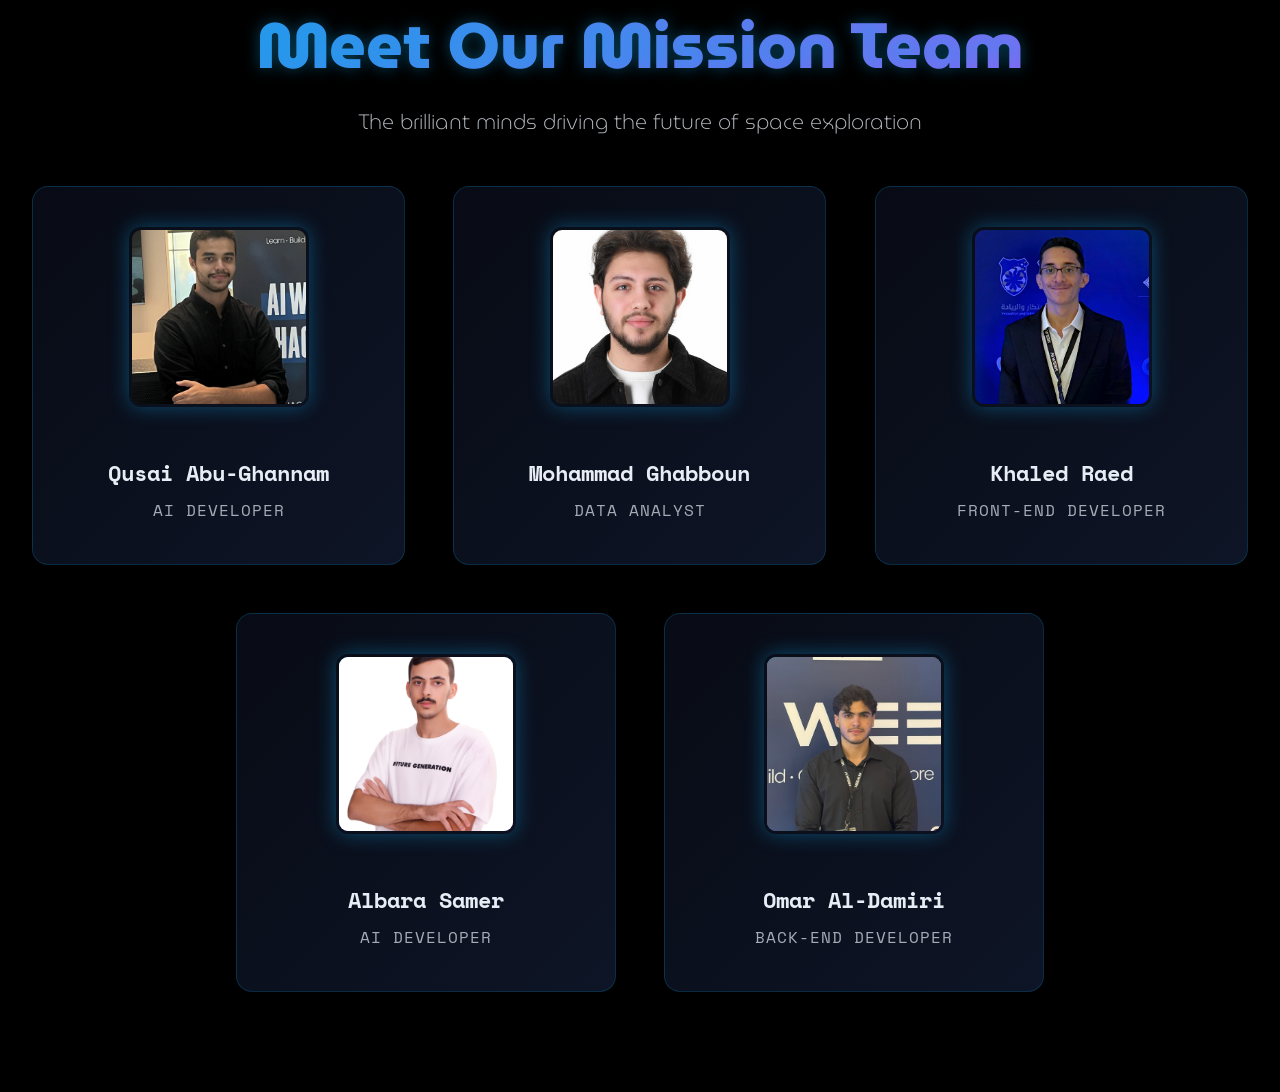
==== commit cd038d43: "commit" ====
--- a/index.html
+++ b/index.html
@@ -4,125 +4,106 @@
 <head>
     <meta charset="UTF-8">
     <meta name="viewport" content="width=device-width, initial-scale=1.0">
-    <title>Exoquest-404!!</title>
-    <link href="https://fonts.googleapis.com/css2?family=Inter:wght@400;600;700&display=swap" rel="stylesheet">
+    <meta name="description" content="Exoquest-404!! - Explore exoplanets and classify them using AI technology">
+    <title>Exoquest-404!! - Explore the Universe</title>
+
+    <!-- Fonts -->
     <link rel="preconnect" href="https://fonts.googleapis.com">
     <link rel="preconnect" href="https://fonts.gstatic.com" crossorigin>
-    <link href="https://fonts.googleapis.com/css2?family=MuseoModerno:ital,wght@0,100..900;1,100..900&display=swap"
+    <link
+        href="https://fonts.googleapis.com/css2?family=MuseoModerno:ital,wght@0,100..900;1,100..900&family=Space+Mono:ital,wght@0,400;0,700;1,400;1,700&display=swap"
         rel="stylesheet">
-    <link rel="preconnect" href="https://fonts.googleapis.com">
-    <link rel="preconnect" href="https://fonts.gstatic.com" crossorigin>
-    <link href="https://fonts.googleapis.com/css2?family=Space+Mono:ital,wght@0,400;0,700;1,400;1,700&display=swap"
-        rel="stylesheet">
-    <link rel="stylesheet" href="https://cdnjs.cloudflare.com/ajax/libs/font-awesome/5.15.4/css/all.min.css">
-
-
-    <link rel="stylesheet" href="Css/stars.css">
+    <link rel="stylesheet" href="https://cdnjs.cloudflare.com/ajax/libs/font-awesome/6.4.0/css/all.min.css">
+
+    <!-- Stylesheets -->
+    <link rel="stylesheet" href="Css/styles.css">
     <link rel="stylesheet" href="Css/header.css">
     <link rel="stylesheet" href="Css/home.css">
-    <link rel="stylesheet" href="./Css/about.css">
+    <link rel="stylesheet" href="Css/about.css">
     <link rel="stylesheet" href="Css/planets.css">
     <link rel="stylesheet" href="Css/team.css">
-    <link rel="stylesheet" href="Css/responsive.css">
-    <style>
-        :root {
-            --color-dark-space: #000000;
-            --color-navy: #0a1128;
-            --color-light-text: #e8edf5;
-            --color-accent-blue: #0ea5e9;
-            --color-accent-red: #dc2626;
-            --gradient-cta: linear-gradient(135deg, #0ea5e9 0%, #0f76d4 100%);
-            --gradient-header: linear-gradient(180deg, rgba(10, 14, 26, 0.9) 0%, rgba(10, 14, 26, 0.7) 100%);
-            --shadow-primary: rgba(14, 165, 233, 0.25);
-            --shadow-hover: rgba(14, 165, 233, 0.5);
-            --transition-speed: 0.3s;
-        }
-
-        * {
-            margin: 0;
-            padding: 0;
-            box-sizing: border-box;
-        }
-
-        body {
-            font-family: "MuseoModerno", sans-serif;
-            font-optical-sizing: auto;
-            font-weight: 200;
-            font-style: normal;
-            background: var(--color-dark-space);
-            color: var(--color-light-text);
-            overflow-x: hidden;
-            line-height: 1.6;
-        }
-    </style>
 </head>
 
 <body>
+    <!-- Loading Screen -->
+    <div class="loading-screen">
+        <div class="loader"></div>
+    </div>
+
+    <!-- Scroll Progress Bar -->
+    <div class="scroll-progress"></div>
+
+    <!-- Skip Link -->
     <a href="#main-content" class="skip-link">Skip to main content</a>
 
+    <!-- Starfield Background -->
     <div class="stars-container" id="starsContainer">
         <div class="nebula"></div>
         <div class="nebula"></div>
         <div class="nebula"></div>
+        <div class="nebula"></div>
     </div>
 
-    <section id="header-section">
-        <header id="mainHeader">
-            <nav>
-                <a href="#" class="logo" aria-label="Exoquest Home">
-                    <div class="logo-icon-container">
-                        <img src="./media/logo.png" alt="Exoquest Logo Icon" class="logo-icon">
-                    </div>
-                    <svg class="logo-text-svg" viewBox="0 0 200 50" aria-hidden="true">
-                        <text x="20" y="25" class="logo-title">Exoquest</text>
-                        <text x="20" y="45" class="logo-subtitle">404!!</text>
-                    </svg>
-                </a>
-
-                <button class="menu-toggle" id="menuToggle" aria-label="Toggle navigation" aria-expanded="false">
-                    <span></span>
-                    <span></span>
-                    <span></span>
-                </button>
-
-                <ul class="nav-menu" id="navMenu">
-                    <li><a href="#home" class="active">Home</a></li>
-                    <li><a href="#about-us">About Us</a></li>
-                    <li><a href="#planets-section">Planets</a></li>
-                    <li><a href="#team">Our Team</a></li>
-                    <li><a href="./html/Identify.html" class="cta-button">Identify</a></li>
-                </ul>
-            </nav>
-        </header>
-    </section>
-
+    <!-- Header -->
+    <header id="mainHeader">
+        <nav>
+            <a href="#" class="logo" aria-label="Exoquest Home">
+                <div class="logo-icon-container">
+                    <img src="./media/logo.png" alt="Exoquest Logo Icon" class="logo-icon">
+                </div>
+                <svg class="logo-text-svg" viewBox="0 0 200 50" aria-hidden="true">
+                    <text x="20" y="25" class="logo-title">Exoquest</text>
+                    <text x="20" y="45" class="logo-subtitle">404!!</text>
+                </svg>
+            </a>
+
+            <button class="menu-toggle" id="menuToggle" aria-label="Toggle navigation" aria-expanded="false">
+                <span></span>
+                <span></span>
+                <span></span>
+            </button>
+
+            <ul class="nav-menu" id="navMenu">
+                <li><a href="#home" class="active">Home</a></li>
+                <li><a href="#about-us">About Us</a></li>
+                <li><a href="#planets-section">Planets</a></li>
+                <li><a href="#team">Our Team</a></li>
+                <li><a href="./html/Identify.html" class="cta-button">Identify</a></li>
+            </ul>
+        </nav>
+    </header>
+
+    <!-- Mission Status Banner -->
     <div class="mission-banner" id="missionBanner">
         <i class="fas fa-satellite"></i> Mission Status: Active
     </div>
 
+    <!-- Main Content -->
     <main id="main-content">
+        <!-- Home Section -->
         <section id="home">
             <div class="demo-content">
                 <h2>Welcome to Exoquest</h2>
                 <p>
-                    Discover the wonders of the universe with NASA. From distant galaxies to the planets in our solar
-                    system,
-                    we're pushing the boundaries of human knowledge and exploring the final frontier.
+                    Discover the wonders of the universe with cutting-edge AI technology. From distant galaxies to the
+                    planets in our solar system, we're pushing the boundaries of human knowledge and exploring the final
+                    frontier.
                 </p>
-
-            </div>
-        </section>
-
+            </div>
+            <div class="scroll-indicator">
+                <span>Scroll Down</span>
+                <i class="fas fa-chevron-down"></i>
+            </div>
+        </section>
+
+        <!-- About Us Section -->
         <section id="about-us">
             <div class="video-background" id="videoBackground">
-                <video class="video-fullscreen desktop-video" autoplay loop muted playsinline preload="auto"
-                    fetchpriority="high">
+                <video class="video-fullscreen desktop-video" autoplay loop muted playsinline preload="auto">
                     <source src="./media/mars.mp4" type="video/mp4">
                     Your browser does not support the video tag.
                 </video>
-
-                <video class="video-fullscreen mobile-video" autoplay loop muted playsinline preload="auto"
-                    fetchpriority="high">
+                <video class="video-fullscreen mobile-video" autoplay loop muted playsinline preload="auto">
                     <source src="./media/mars.mp4" type="video/mp4">
                     Your browser does not support the video tag.
                 </video>
@@ -132,19 +113,33 @@
                 <h2>About Us</h2>
                 <p>
                     We are a team of Data Analysts, AI enthusiasts, and Web Developers from the University of Jordan,
-                    brought together by our interest in discovery and technology.
-
-                    Our goal is to use machine learning and AI to make sense of large astronomical datasets. With skills
-                    in data analysis, AI model building, and web development, we work together to solve the challenge of
-                    exoplanet identification.
+                    brought together by our passion for discovery and technology. Our goal is to use machine learning
+                    and AI to make sense of large astronomical datasets and solve the challenge of exoplanet
+                    identification.
                 </p>
 
-            </div>
-        </section>
-
+                <!-- Stats Container -->
+                <div class="stats-container">
+                    <div class="stat-card">
+                        <div class="stat-number" data-target="5000">0</div>
+                        <div class="stat-label">Exoplanets Analyzed</div>
+                    </div>
+                    <div class="stat-card">
+                        <div class="stat-number" data-target="95">0</div>
+                        <div class="stat-label">Accuracy Rate %</div>
+                    </div>
+                    <div class="stat-card">
+                        <div class="stat-number" data-target="5">0</div>
+                        <div class="stat-label">Team Members</div>
+                    </div>
+                </div>
+            </div>
+        </section>
+
+        <!-- Planets Section -->
         <section id="planets-section" class="planets-section">
             <h2 class="section-title">Explore Exoplanets</h2>
-            <p class="section-subtitle">A brief look at some of the most fascinating worlds.</p>
+            <p class="section-subtitle">A journey through the most fascinating worlds beyond our solar system</p>
 
             <div class="planets-container">
                 <div class="planet-list-column">
@@ -159,13 +154,12 @@
 
                 <div class="planet-details-column">
                     <div id="planet-details-card" class="planet-details-card">
-                        <h3 id="planet-title">Select a Planet from the list</h3>
+                        <h3 id="planet-title">Select a Planet</h3>
                         <div class="planet-images">
-                            <img id="image-primary" src="" alt="Primary image of selected planet"
-                                class="planet-image primary-image">
+                            <img id="image-primary" src="" alt="Primary image of selected planet" class="planet-image">
                         </div>
-                        <p id="planet-description">Click on a planet name in the list to the left to view its details,
-                            images, and a short article.</p>
+                        <p id="planet-description">Click on a planet name in the list to view its details, images, and a
+                            short article.</p>
                         <a id="read-more-link" href="#" target="_blank" class="cta-button read-more-button"
                             style="display:none;">Read More</a>
                     </div>
@@ -173,35 +167,36 @@
             </div>
         </section>
 
+        <!-- Team Section -->
         <section id="team" class="team-section">
             <h2 class="section-title">Meet Our Mission Team</h2>
-            <p class="section-subtitle">The brilliant minds driving the future of space exploration.</p>
+            <p class="section-subtitle">The brilliant minds driving the future of space exploration</p>
             <div class="team-grid">
                 <div class="team-row">
                     <div class="team-member">
-                        <img src="./media/Qusai Abu Ghannam.jpeg" alt="" class="member-photo">
+                        <img src="./media/Qusai Abu Ghannam.jpeg" alt="Qusai Abu-Ghannam" class="member-photo">
                         <h3>Qusai Abu-Ghannam</h3>
                         <p class="member-title">AI Developer</p>
                     </div>
                     <div class="team-member">
-                        <img src="./media/Mohammad Ghabboun.jpg" alt="" class="member-photo">
+                        <img src="./media/Mohammad Ghabboun.jpg" alt="Mohammad Ghabboun" class="member-photo">
                         <h3>Mohammad Ghabboun</h3>
-                        <p class="member-title">Data analyst</p>
-                    </div>
-                    <div class="team-member">
-                        <img src="./media/khaled raed.jpg" alt="" class="member-photo">
+                        <p class="member-title">Data Analyst</p>
+                    </div>
+                    <div class="team-member">
+                        <img src="./media/khaled raed.jpg" alt="Khaled Raed" class="member-photo">
                         <h3>Khaled Raed</h3>
                         <p class="member-title">Front-End Developer</p>
                     </div>
                 </div>
                 <div class="team-row-2">
                     <div class="team-member">
-                        <img src="./media/ALBARA SAMER .JPG" alt="" class="member-photo">
+                        <img src="./media/ALBARA SAMER .JPG" alt="Albara Samer" class="member-photo">
                         <h3>Albara Samer</h3>
                         <p class="member-title">AI Developer</p>
                     </div>
                     <div class="team-member">
-                        <img src="./media/Omar Aldamiri.jpg" alt="" class="member-photo">
+                        <img src="./media/Omar Aldamiri.jpg" alt="Omar Al-Damiri" class="member-photo">
                         <h3>Omar Al-Damiri</h3>
                         <p class="member-title">Back-End Developer</p>
                     </div>
@@ -210,15 +205,11 @@
         </section>
     </main>
 
-
-
-    <script src="Js/stars.js"></script>
+    <!-- Scripts -->
+    <script src="Js/main.js"></script>
     <script src="Js/header.js"></script>
     <script src="Js/about.js"></script>
     <script src="Js/planets.js"></script>
-    <script src="Js/responsive.js"></script>
-
-
 </body>
 
 </html>
--- a/Css/styles.css
+++ b/Css/styles.css
@@ -0,0 +1,235 @@
+:root {
+    --color-dark-space: #000000;
+    --color-navy: #0a1128;
+    --color-light-text: #e8edf5;
+    --color-accent-blue: #0ea5e9;
+    --color-accent-purple: #a855f7;
+    --color-accent-red: #dc2626;
+    --gradient-cta: linear-gradient(135deg, #0ea5e9 0%, #a855f7 100%);
+    --gradient-header: linear-gradient(180deg, rgba(10, 14, 26, 0.9) 0%, rgba(10, 14, 26, 0.7) 100%);
+    --shadow-primary: rgba(14, 165, 233, 0.25);
+    --shadow-hover: rgba(14, 165, 233, 0.5);
+    --transition-speed: 0.3s;
+}
+
+* {
+    margin: 0;
+    padding: 0;
+    box-sizing: border-box;
+}
+
+html {
+    scroll-behavior: smooth;
+}
+
+body {
+    font-family: "MuseoModerno", sans-serif;
+    font-optical-sizing: auto;
+    font-weight: 200;
+    font-style: normal;
+    background: var(--color-dark-space);
+    color: var(--color-light-text);
+    overflow-x: hidden;
+    line-height: 1.6;
+}
+
+.stars-container {
+    position: fixed;
+    top: 0;
+    left: 0;
+    width: 100%;
+    height: 100%;
+    pointer-events: none;
+    z-index: 0;
+    background: radial-gradient(ellipse at center, 
+        rgba(10, 17, 40, 1) 0%, 
+        rgba(0, 0, 0, 1) 100%);
+    transition: opacity 1s ease;
+}
+
+.star {
+    position: absolute;
+    background: #ffffff;
+    border-radius: 50%;
+    animation: twinkle var(--duration) infinite ease-in-out;
+}
+
+.star.small {
+    width: 1.5px;
+    height: 1.5px;
+    box-shadow: 0 0 3px rgba(255, 255, 255, 0.6);
+}
+
+.star.medium {
+    width: 2.5px;
+    height: 2.5px;
+    box-shadow: 0 0 5px rgba(255, 255, 255, 0.8);
+}
+
+.star.large {
+    width: 3.5px;
+    height: 3.5px;
+    box-shadow: 0 0 8px rgba(255, 255, 255, 1);
+}
+
+.star.blue {
+    background: #a0c4ff;
+    box-shadow: 0 0 12px #a0c4ff;
+}
+
+.star.yellow {
+    background: #ffec8b;
+    box-shadow: 0 0 12px #ffec8b;
+}
+
+.star.red {
+    background: #ff9e9e;
+    box-shadow: 0 0 12px #ff9e9e;
+}
+
+@keyframes twinkle {
+    0%, 100% {
+        opacity: 0.3;
+        transform: scale(1);
+    }
+    50% {
+        opacity: 1;
+        transform: scale(1.3);
+    }
+}
+
+.meteor {
+    position: absolute;
+    height: 2px;
+    background: linear-gradient(90deg, #ffffff, rgba(255, 255, 255, 0.8), transparent);
+    border-radius: 50%;
+    filter: drop-shadow(0 0 8px rgba(255, 255, 255, 1));
+    animation: meteor-fall var(--duration) linear forwards;
+    opacity: 0;
+    z-index: 1;
+}
+
+@keyframes meteor-fall {
+    0% {
+        transform: translateX(0) translateY(0) rotate(-45deg);
+        opacity: 0;
+    }
+    10% {
+        opacity: 1;
+    }
+    100% {
+        transform: translateX(-800px) translateY(800px) rotate(-45deg);
+        opacity: 0;
+    }
+}
+
+.nebula {
+    position: absolute;
+    width: 600px;
+    height: 600px;
+    border-radius: 50%;
+    background: radial-gradient(circle, rgba(138, 43, 226, 0.15) 0%, rgba(138, 43, 226, 0.08) 30%, transparent 70%);
+    filter: blur(40px);
+    animation: float 60s infinite ease-in-out;
+    opacity: 0.5;
+}
+
+.nebula:nth-child(2) {
+    background: radial-gradient(circle, rgba(30, 144, 255, 0.15) 0%, rgba(30, 144, 255, 0.08) 30%, transparent 70%);
+    width: 800px;
+    height: 800px;
+    animation-duration: 80s;
+    animation-delay: -20s;
+    top: 20%;
+    left: 60%;
+}
+
+.nebula:nth-child(3) {
+    background: radial-gradient(circle, rgba(255, 20, 147, 0.15) 0%, rgba(255, 20, 147, 0.08) 30%, transparent 70%);
+    width: 500px;
+    height: 500px;
+    animation-duration: 70s;
+    animation-delay: -40s;
+    top: 60%;
+    left: 20%;
+}
+
+.nebula:nth-child(4) {
+    background: radial-gradient(circle, rgba(14, 165, 233, 0.12) 0%, rgba(14, 165, 233, 0.06) 30%, transparent 70%);
+    width: 700px;
+    height: 700px;
+    animation-duration: 90s;
+    animation-delay: -60s;
+    top: 40%;
+    left: 80%;
+}
+
+@keyframes float {
+    0%, 100% {
+        transform: translate(0, 0) scale(1);
+    }
+    33% {
+        transform: translate(30px, -30px) scale(1.1);
+    }
+    66% {
+        transform: translate(-20px, 20px) scale(0.9);
+    }
+}
+
+.skip-link {
+    position: absolute;
+    top: -40px;
+    left: 0;
+    background: var(--color-accent-blue);
+    color: white;
+    padding: 8px;
+    z-index: 10000;
+    transition: top 0.3s ease;
+}
+
+.skip-link:focus {
+    top: 0;
+}
+
+.scroll-progress {
+    position: fixed;
+    top: 0;
+    left: 0;
+    width: 0%;
+    height: 3px;
+    background: linear-gradient(90deg, #0ea5e9, #a855f7);
+    z-index: 10001;
+    transition: width 0.1s ease;
+}
+
+.loading-screen {
+    position: fixed;
+    top: 0;
+    left: 0;
+    width: 100%;
+    height: 100%;
+    background: #000;
+    display: flex;
+    align-items: center;
+    justify-content: center;
+    z-index: 10002;
+    transition: opacity 0.5s ease, visibility 0.5s ease;
+}
+
+.loading-screen.hidden {
+    opacity: 0;
+    visibility: hidden;
+}
+
+.loader {
+    width: 60px;
+    height: 60px;
+    border: 4px solid rgba(14, 165, 233, 0.2);
+    border-top-color: #0ea5e9;
+    border-radius: 50%;
+    animation: spin 1s linear infinite;
+}
+
+@keyframes spin {
+    to { transform: rotate(360deg); }
+}
--- a/Css/header.css
+++ b/Css/header.css
@@ -24,7 +24,7 @@
 }
 
 header.scrolled {
-    background: rgba(5, 7, 20, 0.95);
+    background: rgba(5, 7, 20, 0.98);
     backdrop-filter: blur(24px);
     border-bottom: 1px solid rgba(14, 165, 233, 0.2);
     box-shadow: 0 8px 32px rgba(0, 0, 0, 0.4);
@@ -62,7 +62,7 @@
 }
 
 .logo:hover {
-    transform: scale(1.02);
+    transform: scale(1.05);
 }
 
 .logo-icon-container {
@@ -147,6 +147,10 @@
     animation-delay: 0.7s;
 }
 
+.nav-menu li:nth-child(5) {
+    animation-delay: 0.8s;
+}
+
 @keyframes fadeInUp {
     from {
         opacity: 0;
@@ -232,8 +236,7 @@
 
 .cta-button:hover {
     transform: translateY(-3px) scale(1.05) !important;
-    box-shadow: 0 8px 30px rgba(14, 165, 233, 0.5) !important;
-    background: linear-gradient(135deg, #0f76d4 0%, #0ea5e9 100%) !important;
+    box-shadow: 0 8px 30px rgba(168, 85, 247, 0.5) !important;
 }
 
 .menu-toggle {
@@ -256,7 +259,6 @@
     transition: all 0.3s ease;
 }
 
-/* Updated style to keep the accent color when active */
 .menu-toggle:hover span,
 .menu-toggle.active span {
     background: var(--color-accent-blue);
@@ -272,5 +274,143 @@
 
 .menu-toggle.active span:nth-child(3) {
     transform: translateY(-8.5px) rotate(-45deg);
-
+}
+
+@media (max-width: 768px) {
+    nav {
+        padding: 1rem 1.5rem;
+    }
+
+    .menu-toggle {
+        display: flex;
+        align-items: center;
+        justify-content: center;
+    }
+
+    .nav-menu {
+        position: fixed;
+        top: 0;
+        left: 0;
+        right: 0;
+        height: 100vh;
+        flex-direction: column;
+        background: rgba(0, 0, 0, 0.98);
+        backdrop-filter: blur(20px);
+        padding: 0;
+        gap: 0.5rem;
+        justify-content: center;
+        align-items: center;
+        transform: translateX(100%);
+        opacity: 0;
+        visibility: hidden;
+        pointer-events: none;
+        transition: transform 0.4s cubic-bezier(0.645, 0.045, 0.355, 1),
+            opacity 0.4s ease,
+            visibility 0.4s;
+        z-index: 1001;
+    }
+
+    .nav-menu.active {
+        transform: translateX(0);
+        opacity: 1;
+        visibility: visible;
+        pointer-events: auto;
+    }
+
+    .nav-menu li {
+        width: auto;
+        text-align: center;
+        opacity: 0;
+        transform: translateY(20px);
+        animation: none;
+    }
+
+    .nav-menu.active li {
+        opacity: 1;
+        transform: translateY(0);
+        animation: slideInMenu 0.4s ease-out forwards;
+    }
+
+    .nav-menu.active li:nth-child(1) {
+        animation-delay: 0.1s;
+    }
+
+    .nav-menu.active li:nth-child(2) {
+        animation-delay: 0.2s;
+    }
+
+    .nav-menu.active li:nth-child(3) {
+        animation-delay: 0.3s;
+    }
+
+    .nav-menu.active li:nth-child(4) {
+        animation-delay: 0.4s;
+    }
+
+    .nav-menu.active li:nth-child(5) {
+        animation-delay: 0.5s;
+    }
+
+    @keyframes slideInMenu {
+        from {
+            opacity: 0;
+            transform: translateY(20px);
+        }
+
+        to {
+            opacity: 1;
+            transform: translateY(0);
+        }
+    }
+
+    .nav-menu li a {
+        display: block;
+        text-align: center;
+        padding: 1.5rem 3rem;
+        font-size: 1.5rem;
+        border-bottom: none;
+    }
+
+    .nav-menu li a::before {
+        display: none;
+    }
+
+    .cta-button {
+        margin-top: 1rem;
+        border: 2px solid var(--color-accent-blue) !important;
+        transform: none !important;
+    }
+
+    .cta-button:hover {
+        transform: scale(1.05) !important;
+    }
+
+    .logo-icon-container {
+        width: 50px;
+        height: 50px;
+    }
+
+    .logo-text-svg {
+        height: 35px;
+    }
+}
+
+@media (max-width: 480px) {
+    nav {
+        padding: 0.75rem 1rem;
+    }
+
+    .logo-icon-container {
+        width: 45px;
+        height: 45px;
+    }
+
+    .logo-text-svg {
+        height: 30px;
+    }
+
+    .nav-menu li a {
+        font-size: 1.25rem;
+        padding: 1.25rem 2rem;
+    }
 }
--- a/Css/home.css
+++ b/Css/home.css
@@ -2,7 +2,6 @@
     position: relative;
     height: 100vh;
     overflow: hidden;
-    /* Added to center content */
     display: flex;
     align-items: center;
     justify-content: center;
@@ -29,13 +28,14 @@
     object-fit: cover;
     filter: brightness(30%) blur(3px);
     transition: transform 6s ease;
+    will-change: transform;
 }
 
 #home .demo-content {
     position: relative;
     z-index: 10;
     padding: 2rem;
-    max-width: 800px;
+    max-width: 900px;
     margin: 0 auto;
     animation: fadeInScale 1s ease-out;
 }
@@ -53,21 +53,162 @@
 }
 
 #home .demo-content h2 {
-    font-size: 3.5rem;
+    font-size: 4rem;
     font-weight: 900;
     color: var(--color-light-text);
-    margin-bottom: 1rem;
-    text-shadow: 0 0 15px rgba(14, 165, 233, 0.5), 0 0 5px rgba(0, 0, 0, 0.8);
+    margin-bottom: 1.5rem;
+    text-shadow: 0 0 20px rgba(14, 165, 233, 0.6),
+        0 0 40px rgba(168, 85, 247, 0.4),
+        0 0 5px rgba(0, 0, 0, 0.8);
+    letter-spacing: 2px;
+    line-height: 1.2;
 }
 
 #home .demo-content p {
     font-family: "Space Mono", monospace;
     font-weight: 400;
     font-style: normal;
-    font-size: 1.25rem;
-    text-align: justify;
+    font-size: 1.3rem;
+    text-align: center;
     color: rgba(232, 237, 245, 0.9);
-    line-height: 1.7;
+    line-height: 1.8;
     margin-top: 1rem;
     text-shadow: 0 0 10px rgba(0, 0, 0, 0.8);
+}
+
+.scroll-indicator {
+    position: absolute;
+    bottom: 40px;
+    left: 50%;
+    transform: translateX(-50%);
+    display: flex;
+    flex-direction: column;
+    align-items: center;
+    gap: 10px;
+    animation: bounce 2s infinite;
+    cursor: pointer;
+    z-index: 10;
+}
+
+.scroll-indicator span {
+    font-size: 0.9rem;
+    color: rgba(232, 237, 245, 0.7);
+    letter-spacing: 2px;
+    text-transform: uppercase;
+}
+
+.scroll-indicator i {
+    font-size: 1.5rem;
+    color: var(--color-accent-blue);
+}
+
+@keyframes bounce {
+
+    0%,
+    20%,
+    50%,
+    80%,
+    100% {
+        transform: translateX(-50%) translateY(0);
+    }
+
+    40% {
+        transform: translateX(-50%) translateY(-10px);
+    }
+
+    60% {
+        transform: translateX(-50%) translateY(-5px);
+    }
+}
+
+.mission-banner {
+    position: fixed;
+    top: 80px;
+    right: 20px;
+    background: linear-gradient(135deg, rgba(14, 165, 233, 0.9), rgba(168, 85, 247, 0.9));
+    color: white;
+    padding: 0.75rem 1.5rem;
+    border-radius: 50px;
+    font-size: 0.85rem;
+    font-weight: 600;
+    box-shadow: 0 4px 20px rgba(14, 165, 233, 0.3);
+    z-index: 999;
+    animation: slideInRight 0.8s ease-out 1s both;
+    display: flex;
+    align-items: center;
+    gap: 10px;
+}
+
+.mission-banner i {
+    animation: pulse 2s ease-in-out infinite;
+}
+
+@keyframes slideInRight {
+    from {
+        transform: translateX(300px);
+        opacity: 0;
+    }
+
+    to {
+        transform: translateX(0);
+        opacity: 1;
+    }
+}
+
+@keyframes pulse {
+
+    0%,
+    100% {
+        transform: scale(1);
+    }
+
+    50% {
+        transform: scale(1.2);
+    }
+}
+
+@media (max-width: 768px) {
+    #home {
+        min-height: 100vh;
+        padding: 80px 0 40px;
+    }
+
+    #home .demo-content {
+        padding: 2rem 1.5rem;
+        margin: 0;
+        max-width: 100%;
+    }
+
+    #home .demo-content h2 {
+        font-size: 2.5rem;
+        margin-bottom: 1.5rem;
+        line-height: 1.2;
+    }
+
+    #home .demo-content p {
+        font-size: 1.1rem;
+        line-height: 1.6;
+        text-align: center;
+    }
+
+    .mission-banner {
+        font-size: 0.75rem;
+        padding: 0.5rem 1rem;
+        top: 70px;
+        right: 10px;
+    }
+
+    .scroll-indicator {
+        bottom: 20px;
+    }
+}
+
+@media (max-width: 480px) {
+    #home .demo-content h2 {
+        font-size: 2rem;
+    }
+
+    #home .demo-content p {
+        font-size: 1rem;
+    }
 }
--- a/Css/about.css
+++ b/Css/about.css
@@ -60,23 +60,125 @@
 }
 
 #about-us h2 {
-    font-size: 3.5rem;
+    font-size: 4rem;
     font-weight: 800;
     color: var(--color-light-text);
     margin-bottom: 2rem;
-    text-shadow: 0 4px 20px rgba(0, 0, 0, 0.5);
-    letter-spacing: 1px;
+    text-shadow: 0 4px 20px rgba(168, 85, 247, 0.5),
+        0 0 40px rgba(14, 165, 233, 0.3);
+    letter-spacing: 2px;
+    background: linear-gradient(135deg, #0ea5e9, #a855f7);
+    -webkit-background-clip: text;
+    -webkit-text-fill-color: transparent;
+    background-clip: text;
 }
 
 #about-us p {
     font-family: "Space Mono", monospace;
     font-weight: 400;
     font-style: normal;
-    font-size: 1.25rem;
-    text-align: justify;
-    color: rgba(232, 237, 245, 0.9);
-    line-height: 1.8;
+    font-size: 1.3rem;
+    text-align: center;
+    color: rgba(232, 237, 245, 0.95);
+    line-height: 2;
     max-width: 900px;
     margin: 0 auto;
     text-shadow: 0 0 10px rgba(0, 0, 0, 0.8), 0 2px 10px rgba(0, 0, 0, 0.5);
+}
+
+.stats-container {
+    display: grid;
+    grid-template-columns: repeat(auto-fit, minmax(200px, 1fr));
+    gap: 30px;
+    max-width: 1000px;
+    margin: 50px auto 0;
+    padding: 0 20px;
+}
+
+.stat-card {
+    background: rgba(10, 17, 40, 0.7);
+    border: 1px solid rgba(14, 165, 233, 0.3);
+    border-radius: 16px;
+    padding: 30px 20px;
+    text-align: center;
+    backdrop-filter: blur(10px);
+    transition: all 0.3s ease;
+    animation: fadeInUp 0.8s ease-out both;
+}
+
+.stat-card:hover {
+    transform: translateY(-10px);
+    box-shadow: 0 10px 30px rgba(14, 165, 233, 0.4);
+    border-color: var(--color-accent-blue);
+}
+
+.stat-number {
+    font-size: 3rem;
+    font-weight: 800;
+    background: linear-gradient(135deg, #0ea5e9, #a855f7);
+    -webkit-background-clip: text;
+    -webkit-text-fill-color: transparent;
+    background-clip: text;
+    margin-bottom: 10px;
+}
+
+.stat-label {
+    font-size: 0.95rem;
+    color: rgba(232, 237, 245, 0.8);
+    text-transform: uppercase;
+    letter-spacing: 1px;
+}
+
+@media (max-width: 768px) {
+    #about-us {
+        min-height: 100vh;
+        padding: 80px 0 40px;
+    }
+
+    #about-us .content-overlay {
+        padding: 2rem 1.5rem;
+    }
+
+    #about-us h2 {
+        font-size: 2.5rem;
+        margin-bottom: 1.5rem;
+        line-height: 1.2;
+    }
+
+    #about-us p {
+        font-size: 1.1rem;
+        line-height: 1.8;
+    }
+
+    #about-us .desktop-video {
+        display: none;
+    }
+
+    #about-us .mobile-video {
+        display: block;
+    }
+
+    .stats-container {
+        grid-template-columns: 1fr;
+        gap: 20px;
+        margin-top: 30px;
+    }
+
+    .stat-number {
+        font-size: 2.5rem;
+    }
+}
+
+@media (max-width: 480px) {
+    #about-us h2 {
+        font-size: 2rem;
+    }
+
+    #about-us p {
+        font-size: 1rem;
+    }
+
+    .stat-number {
+        font-size: 2rem;
+    }
 }
--- a/Css/planets.css
+++ b/Css/planets.css
@@ -9,29 +9,22 @@
     transition: all 0.6s ease-in-out;
 }
 
-.planets-section::before {
-    content: '';
-    position: absolute;
-    top: 0;
-    left: 0;
-    width: 100%;
-    height: 100%;
-    z-index: -1;
-    pointer-events: none;
-}
-
 .planets-section .section-title {
-    font-size: 3.5rem;
+    font-size: 4rem;
     font-weight: 800;
     color: var(--color-light-text);
     margin-bottom: 1rem;
-    text-shadow: 0 4px 20px rgba(14, 165, 233, 0.3);
-    letter-spacing: 1px;
+    text-shadow: 0 4px 20px rgba(14, 165, 233, 0.4);
+    letter-spacing: 2px;
+    background: linear-gradient(135deg, #0ea5e9, #a855f7);
+    -webkit-background-clip: text;
+    -webkit-text-fill-color: transparent;
+    background-clip: text;
 }
 
 .planets-section .section-subtitle {
-    font-size: 1.2rem;
-    color: rgba(232, 237, 245, 0.7);
+    font-size: 1.3rem;
+    color: rgba(232, 237, 245, 0.8);
     margin-bottom: 60px;
     font-weight: 300;
 }
@@ -45,7 +38,6 @@
     padding: 0 20px;
 }
 
-/* Planet List Styling */
 .planet-list-column {
     flex: 1;
     min-width: 280px;
@@ -57,8 +49,8 @@
     padding: 0;
     margin: 0;
     background: linear-gradient(135deg,
-            rgba(10, 17, 40, 0.8) 0%,
-            rgba(15, 23, 42, 0.9) 100%);
+            rgba(10, 17, 40, 0.85) 0%,
+            rgba(15, 23, 42, 0.95) 100%);
     border-radius: 16px;
     padding: 20px;
     border: 1px solid rgba(14, 165, 233, 0.3);
@@ -107,8 +99,8 @@
     width: 0;
     height: 100%;
     background: linear-gradient(90deg,
-            rgba(14, 165, 233, 0.1) 0%,
-            rgba(14, 165, 233, 0.05) 100%);
+            rgba(14, 165, 233, 0.15) 0%,
+            rgba(168, 85, 247, 0.1) 100%);
     transition: width 0.3s ease;
     z-index: -1;
 }
@@ -122,26 +114,25 @@
     transform: translateX(8px) scale(1.02);
     color: var(--color-accent-blue);
     border-left-color: var(--color-accent-blue);
-    box-shadow: 0 4px 12px rgba(14, 165, 233, 0.2);
+    box-shadow: 0 4px 12px rgba(14, 165, 233, 0.3);
 }
 
 .planet-item.active {
     background: linear-gradient(90deg,
             rgba(14, 165, 233, 0.25) 0%,
-            rgba(14, 165, 233, 0.15) 100%);
-    border-left-color: var(--color-accent-blue);
+            rgba(168, 85, 247, 0.15) 100%);
+    border-left-color: var(--color-accent-purple);
     color: white;
-    box-shadow: 0 4px 16px rgba(14, 165, 233, 0.3);
-}
-
-/* Planet Details Styling */
+    box-shadow: 0 4px 16px rgba(168, 85, 247, 0.4);
+}
+
 .planet-details-column {
     flex: 2.5;
 }
 
 .planet-details-card {
     background: linear-gradient(135deg,
-            rgba(10, 17, 40, 0.85) 0%,
+            rgba(10, 17, 40, 0.9) 0%,
             rgba(15, 23, 42, 0.95) 100%);
     border-radius: 20px;
     padding: 40px;
@@ -155,12 +146,15 @@
 .planet-details-card h3 {
     color: var(--color-accent-blue);
     margin-bottom: 30px;
-    font-size: 2.2em;
+    font-size: 2.5em;
     text-align: center;
-    text-shadow: 0 2px 10px rgba(14, 165, 233, 0.3);
+    text-shadow: 0 2px 10px rgba(14, 165, 233, 0.4);
     font-family: "Space Mono", monospace;
-    font-weight: 400;
-    font-style: normal;
+    font-weight: 700;
+    background: linear-gradient(135deg, #0ea5e9, #a855f7);
+    -webkit-background-clip: text;
+    -webkit-text-fill-color: transparent;
+    background-clip: text;
 }
 
 .planet-images {
@@ -192,10 +186,10 @@
 
 .planet-details-card p {
     font-family: "Space Mono", monospace;
-    font-size: 1.1em;
-    color: rgba(232, 237, 245, 0.9);
+    font-size: 1.15em;
+    color: rgba(232, 237, 245, 0.95);
     margin-bottom: 25px;
-    line-height: 1.8;
+    line-height: 1.9;
     text-align: justify;
     padding: 0 10px;
 }
@@ -203,17 +197,114 @@
 .read-more-button {
     display: inline-block !important;
     margin-top: 20px;
-    padding: 12px 32px;
+    padding: 14px 36px;
     background: var(--gradient-cta);
     color: white;
     text-decoration: none;
     border-radius: 8px;
     font-weight: 600;
     transition: all 0.3s ease;
-    box-shadow: 0 4px 15px var(--shadow-primary);
+    box-shadow: 0 4px 15px rgba(168, 85, 247, 0.3);
+    position: relative;
+    overflow: hidden;
+}
+
+.read-more-button::before {
+    content: '';
+    position: absolute;
+    top: 0;
+    left: -100%;
+    width: 100%;
+    height: 100%;
+    background: linear-gradient(90deg, transparent, rgba(255, 255, 255, 0.3), transparent);
+    transition: left 0.5s ease;
+}
+
+.read-more-button:hover::before {
+    left: 100%;
 }
 
 .read-more-button:hover {
-    transform: translateY(-2px);
-    box-shadow: 0 6px 20px var(--shadow-hover);
+    transform: translateY(-3px) scale(1.05);
+    box-shadow: 0 6px 25px rgba(168, 85, 247, 0.5);
+}
+
+@media (max-width: 900px) {
+    .planets-section .section-title {
+        font-size: 2.5rem;
+    }
+
+    .planets-section .section-subtitle {
+        font-size: 1.1rem;
+    }
+
+    .planets-container {
+        flex-direction: column;
+    }
+
+    .planet-list-column {
+        min-width: 100%;
+        max-width: 100%;
+    }
+
+    #planet-list {
+        display: flex;
+        flex-wrap: wrap;
+        justify-content: center;
+        padding: 15px;
+        position: static;
+    }
+
+    .planet-item {
+        flex: 1 1 calc(50% - 10px);
+        margin: 5px;
+        text-align: center;
+        border-left: none;
+        border-bottom: 3px solid transparent;
+        min-width: 140px;
+    }
+
+    .planet-item.active {
+        border-left-color: transparent;
+        border-bottom-color: var(--color-accent-purple);
+    }
+
+    .planet-details-column {
+        margin-top: 20px;
+    }
+
+    .planet-details-card {
+        padding: 30px 20px;
+    }
+
+    .planet-details-card h3 {
+        font-size: 1.8em;
+    }
+
+    .planet-images {
+        padding: 15px;
+    }
+
+    .planet-image {
+        width: 100%;
+    }
+}
+
+@media (max-width: 480px) {
+    .planets-section .section-title {
+        font-size: 2rem;
+    }
+
+    .planet-item {
+        flex: 1 1 100%;
+        font-size: 1rem;
+    }
+
+    .planet-details-card h3 {
+        font-size: 1.5em;
+    }
+
+    .planet-details-card p {
+        font-size: 1rem;
+    }
 }
--- a/Css/team.css
+++ b/Css/team.css
@@ -8,16 +8,20 @@
 }
 
 .section-title {
-    font-size: 3rem;
-    font-weight: 700;
+    font-size: 4rem;
+    font-weight: 800;
     margin-bottom: 0.5rem;
     color: var(--color-light-text);
     text-shadow: 0 0 15px rgba(14, 165, 233, 0.4);
     animation: fadeInUp 0.8s ease-out both;
+    background: linear-gradient(135deg, #0ea5e9, #a855f7);
+    -webkit-background-clip: text;
+    -webkit-text-fill-color: transparent;
+    background-clip: text;
 }
 
 .section-subtitle {
-    font-size: 1.25rem;
+    font-size: 1.3rem;
     color: rgba(232, 237, 245, 0.8);
     margin-bottom: 3rem;
     animation: fadeInUp 0.8s ease-out 0.2s both;
@@ -49,41 +53,165 @@
 }
 
 .team-member {
-    background: rgba(10, 14, 26, 0.7);
-    border: 1px solid rgba(14, 165, 233, 0.1);
+    background: linear-gradient(135deg, rgba(10, 14, 26, 0.8), rgba(15, 23, 42, 0.9));
+    border: 1px solid rgba(14, 165, 233, 0.2);
     backdrop-filter: blur(10px);
-    border-radius: 12px;
-    padding: 2rem;
+    border-radius: 16px;
+    padding: 2.5rem;
     box-shadow: 0 10px 30px rgba(0, 0, 0, 0.5);
-    transition: transform 0.3s ease, box-shadow 0.3s ease;
+    transition: all 0.4s cubic-bezier(0.4, 0, 0.2, 1);
     animation: fadeInScale 0.8s ease-out both;
-}
-
+    position: relative;
+    overflow: hidden;
+}
+
+.team-member::before {
+    content: '';
+    position: absolute;
+    top: 0;
+    left: 0;
+    width: 100%;
+    height: 100%;
+    background: linear-gradient(135deg, rgba(14, 165, 233, 0.1), rgba(168, 85, 247, 0.1));
+    opacity: 0;
+    transition: opacity 0.4s ease;
+    z-index: 0;
+}
+
+.team-member:hover::before {
+    opacity: 1;
+}
 
 .team-member:hover {
-    transform: translateY(-5px) scale(1.02);
-    box-shadow: 0 15px 40px rgba(14, 165, 233, 0.3);
-    border-color: rgba(14, 165, 233, 0.4);
+    transform: translateY(-10px) scale(1.03);
+    box-shadow: 0 20px 50px rgba(14, 165, 233, 0.4);
+    border-color: rgba(168, 85, 247, 0.5);
 }
 
 .team-member:hover .member-photo {
-    transform: scale(1.05);
-    box-shadow: 0 0 15px rgba(14, 165, 233, 0.5);
+    transform: scale(1.08) rotate(2deg);
+    box-shadow: 0 0 30px rgba(168, 85, 247, 0.6);
 }
 
 .team-row-2 .team-member {
-
     flex: 1 1 300px;
-    max-width: 350px;
+    max-width: 380px;
 }
 
 .member-photo {
     width: 180px;
     height: 180px;
-    border-radius: 8px;
+    border-radius: 12px;
     object-fit: cover;
     margin-bottom: 1.5rem;
-    border: 2px solid var(--color-accent-blue);
-    box-shadow: 0 0 10px rgba(14, 165, 233, 0.3);
-    transition: transform 0.3s ease, box-shadow 0.3s ease;
+    border: 3px solid transparent;
+    background: linear-gradient(135deg, #0ea5e9, #a855f7);
+    background-clip: padding-box;
+    box-shadow: 0 0 20px rgba(14, 165, 233, 0.4);
+    transition: all 0.4s ease;
+    position: relative;
+    z-index: 1;
+}
+
+.team-member h3 {
+    font-size: 1.4rem;
+    color: var(--color-light-text);
+    margin: 1rem 0 0.5rem;
+    position: relative;
+    z-index: 1;
+}
+
+.member-title {
+    font-size: 1rem;
+    color: rgba(232, 237, 245, 0.7);
+    text-transform: uppercase;
+    letter-spacing: 1px;
+    position: relative;
+    z-index: 1;
+}
+
+@media (max-width: 1024px) {
+    .team-row {
+        grid-template-columns: repeat(2, 1fr);
+    }
+
+    .team-row-2 {
+        gap: 2rem;
+    }
+
+    .team-row-2 .team-member {
+        flex: 0 0 calc(50% - 1rem);
+    }
+
+    .section-title {
+        font-size: 3rem;
+    }
+}
+
+@media (max-width: 768px) {
+    .team-section {
+        padding: 60px 1.5rem;
+    }
+
+    .section-title {
+        font-size: 2.5rem;
+        margin-bottom: 1rem;
+    }
+
+    .section-subtitle {
+        font-size: 1.1rem;
+        margin-bottom: 2rem;
+    }
+
+    .team-grid {
+        gap: 2rem;
+    }
+
+    .team-row,
+    .team-row-2 {
+        display: grid;
+        grid-template-columns: 1fr;
+        gap: 2rem;
+    }
+
+    .team-row-2 .team-member {
+        flex: 1 1 100%;
+        max-width: none;
+    }
+
+    .team-member {
+        padding: 2rem;
+    }
+
+    .member-photo {
+        width: 160px;
+        height: 160px;
+    }
+
+    .team-member h3 {
+        font-size: 1.3rem;
+    }
+
+    .member-title {
+        font-size: 0.95rem;
+    }
+}
+
+@media (max-width: 480px) {
+    .section-title {
+        font-size: 2rem;
+    }
+
+    .team-member {
+        padding: 1.5rem;
+    }
+
+    .member-photo {
+        width: 140px;
+        height: 140px;
+    }
+
+    .team-member h3 {
+        font-size: 1.2rem;
+    }
 }
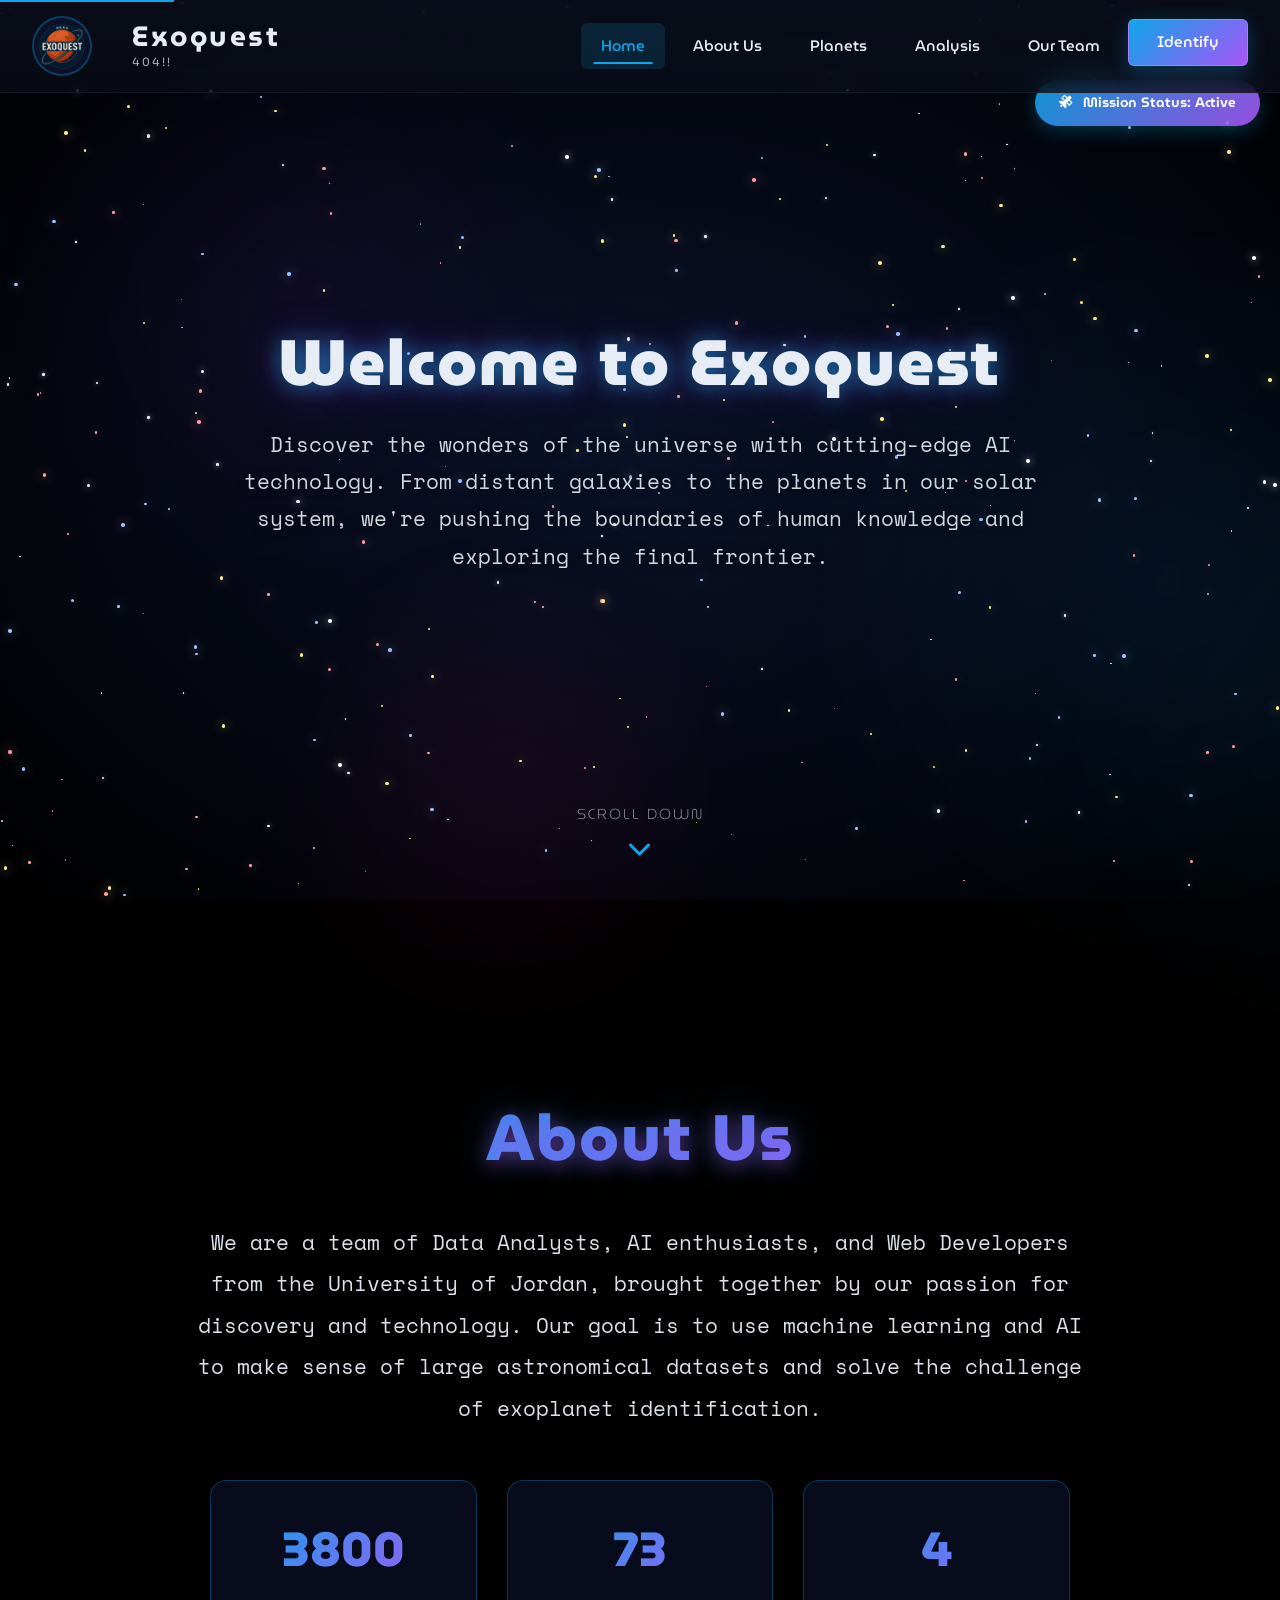
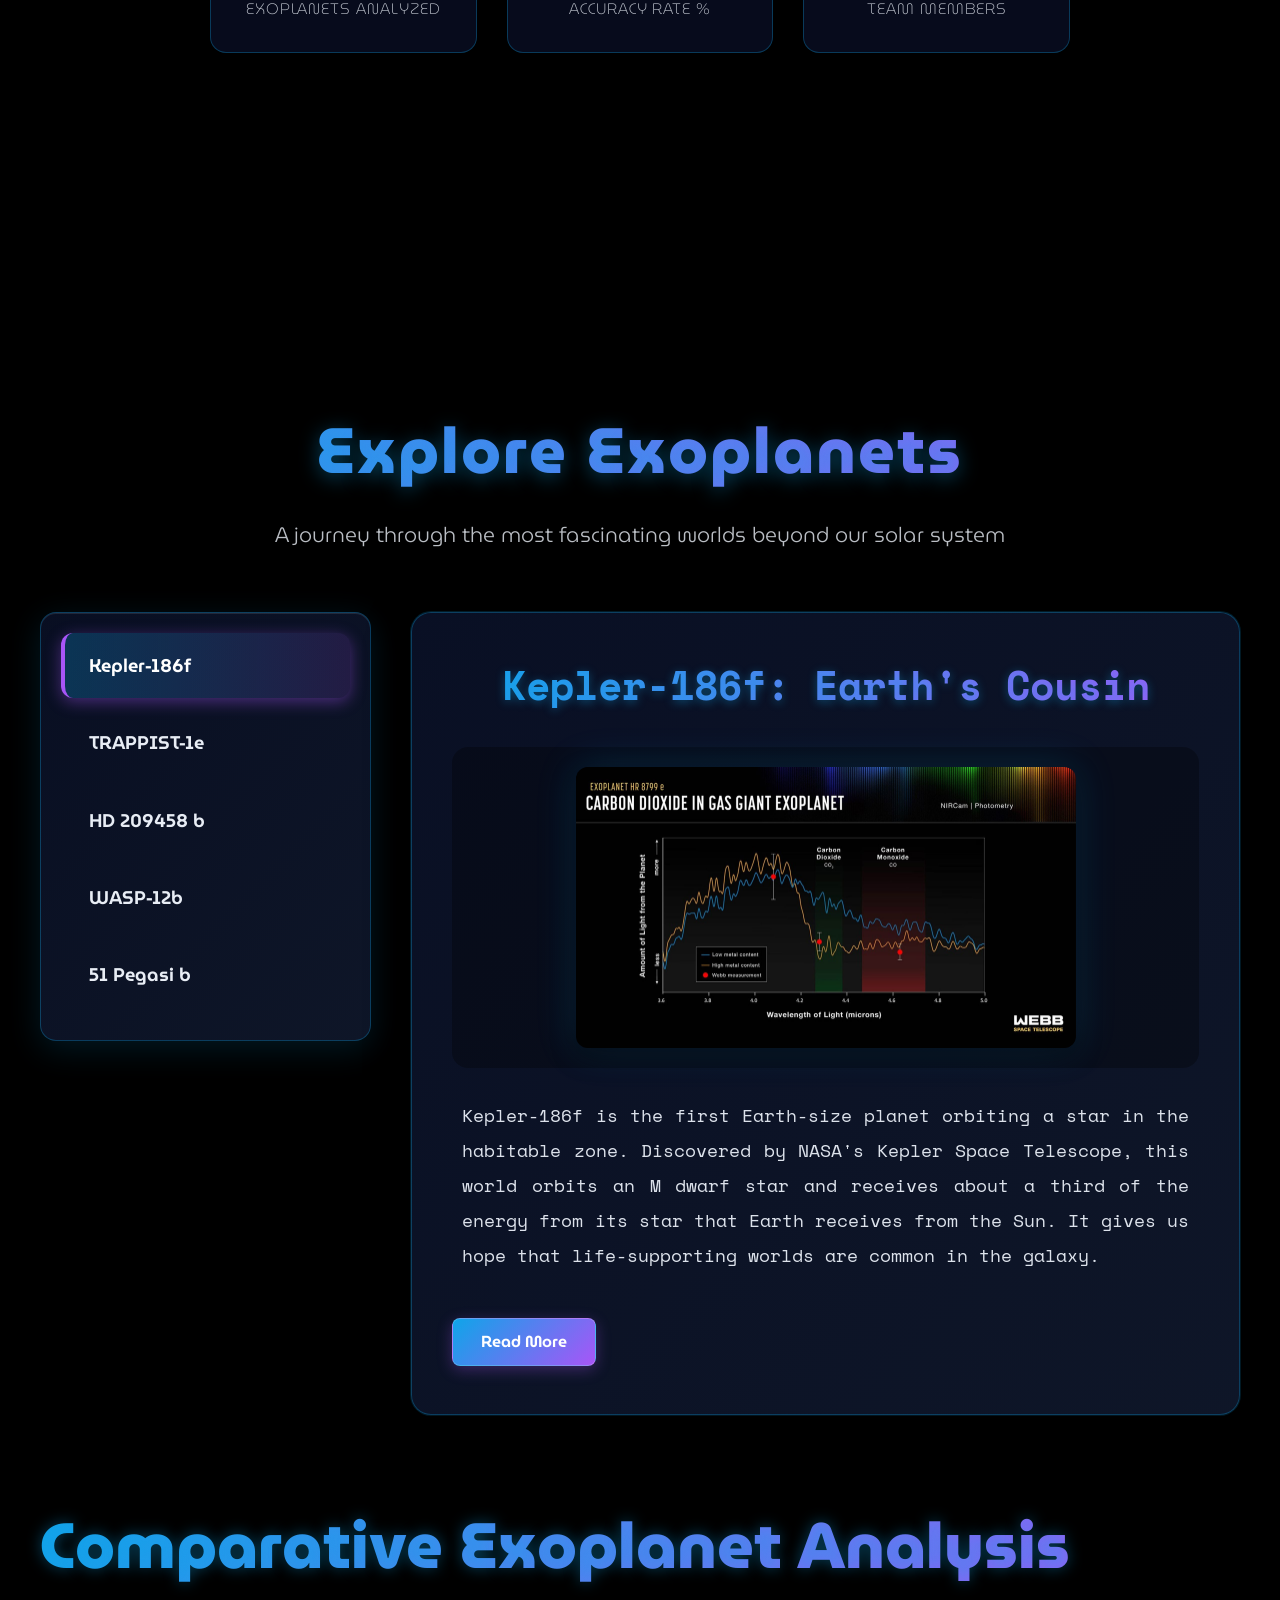
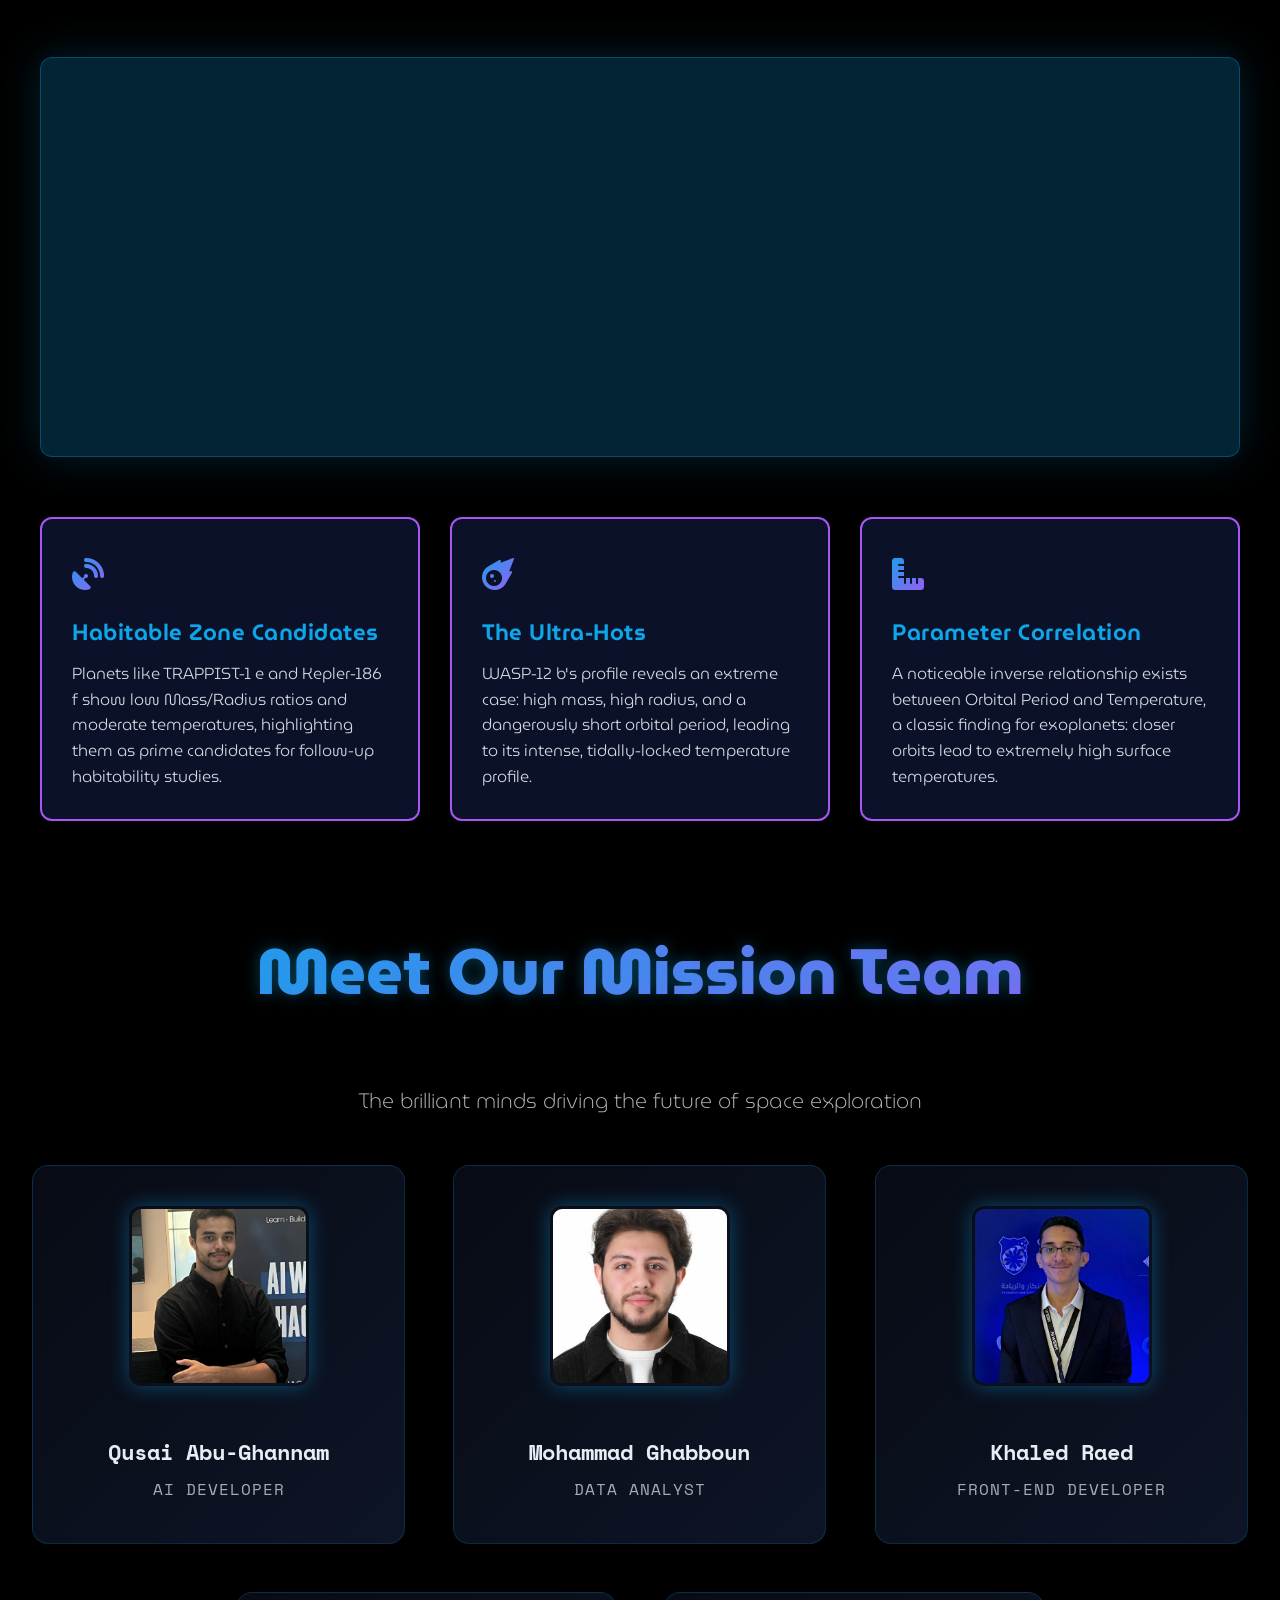
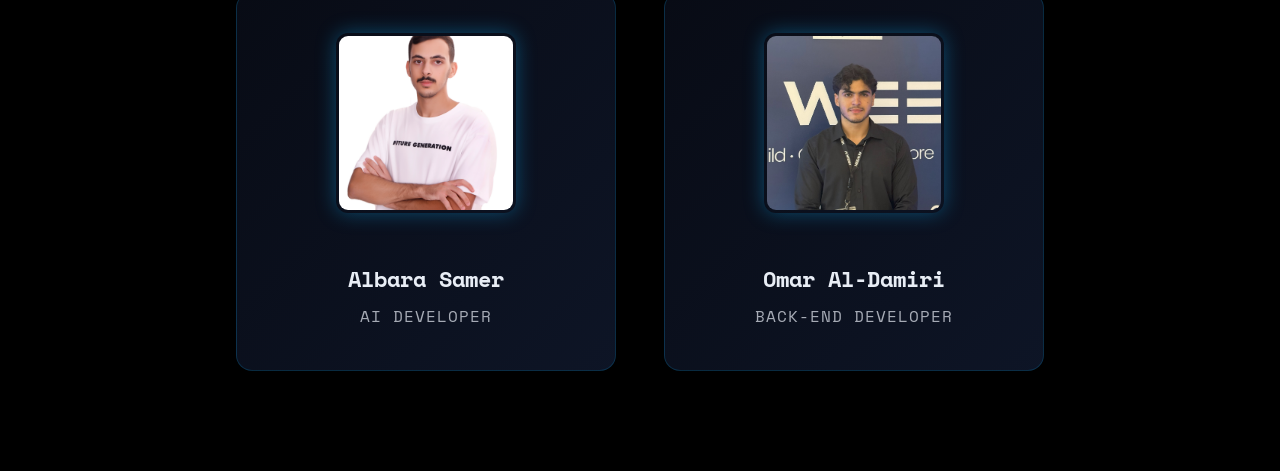
==== commit df11a6fd: "commit" ====
--- a/index.html
+++ b/index.html
@@ -7,7 +7,6 @@
     <meta name="description" content="Exoquest-404!! - Explore exoplanets and classify them using AI technology">
     <title>Exoquest-404!! - Explore the Universe</title>
 
-    <!-- Fonts -->
     <link rel="preconnect" href="https://fonts.googleapis.com">
     <link rel="preconnect" href="https://fonts.gstatic.com" crossorigin>
     <link
@@ -15,28 +14,24 @@
         rel="stylesheet">
     <link rel="stylesheet" href="https://cdnjs.cloudflare.com/ajax/libs/font-awesome/6.4.0/css/all.min.css">
 
-    <!-- Stylesheets -->
     <link rel="stylesheet" href="Css/styles.css">
     <link rel="stylesheet" href="Css/header.css">
     <link rel="stylesheet" href="Css/home.css">
     <link rel="stylesheet" href="Css/about.css">
     <link rel="stylesheet" href="Css/planets.css">
     <link rel="stylesheet" href="Css/team.css">
+    <link rel="stylesheet" href="Css/chart.css">
 </head>
 
 <body>
-    <!-- Loading Screen -->
     <div class="loading-screen">
         <div class="loader"></div>
     </div>
 
-    <!-- Scroll Progress Bar -->
     <div class="scroll-progress"></div>
 
-    <!-- Skip Link -->
     <a href="#main-content" class="skip-link">Skip to main content</a>
 
-    <!-- Starfield Background -->
     <div class="stars-container" id="starsContainer">
         <div class="nebula"></div>
         <div class="nebula"></div>
@@ -44,7 +39,6 @@
         <div class="nebula"></div>
     </div>
 
-    <!-- Header -->
     <header id="mainHeader">
         <nav>
             <a href="#" class="logo" aria-label="Exoquest Home">
@@ -67,20 +61,18 @@
                 <li><a href="#home" class="active">Home</a></li>
                 <li><a href="#about-us">About Us</a></li>
                 <li><a href="#planets-section">Planets</a></li>
+                <li><a href="#exploratory-analysis-section">Analysis</a></li>
                 <li><a href="#team">Our Team</a></li>
                 <li><a href="./html/Identify.html" class="cta-button">Identify</a></li>
             </ul>
         </nav>
     </header>
 
-    <!-- Mission Status Banner -->
     <div class="mission-banner" id="missionBanner">
         <i class="fas fa-satellite"></i> Mission Status: Active
     </div>
 
-    <!-- Main Content -->
     <main id="main-content">
-        <!-- Home Section -->
         <section id="home">
             <div class="demo-content">
                 <h2>Welcome to Exoquest</h2>
@@ -96,7 +88,6 @@
             </div>
         </section>
 
-        <!-- About Us Section -->
         <section id="about-us">
             <div class="video-background" id="videoBackground">
                 <video class="video-fullscreen desktop-video" autoplay loop muted playsinline preload="auto">
@@ -118,7 +109,6 @@
                     identification.
                 </p>
 
-                <!-- Stats Container -->
                 <div class="stats-container">
                     <div class="stat-card">
                         <div class="stat-number" data-target="5000">0</div>
@@ -136,7 +126,6 @@
             </div>
         </section>
 
-        <!-- Planets Section -->
         <section id="planets-section" class="planets-section">
             <h2 class="section-title">Explore Exoplanets</h2>
             <p class="section-subtitle">A journey through the most fascinating worlds beyond our solar system</p>
@@ -167,7 +156,36 @@
             </div>
         </section>
 
-        <!-- Team Section -->
+        <section id="exploratory-analysis-section" class="exploratory-analysis-section">
+            <div class="container">
+                <h2 class="section-title">Comparative Exoplanet Analysis</h2>
+                <div class="visualization-area">
+                    <canvas id="exoplanet-chart"></canvas>
+                </div>
+
+                <div class="analysis-grid">
+                    <div class="analysis-card">
+                        <div class="card-icon"><i class="fas fa-satellite-dish"></i></div>
+                        <h4>Habitable Zone Candidates</h4>
+                        <p>Planets like TRAPPIST-1 e and Kepler-186 f show low Mass/Radius ratios and moderate
+                            temperatures, highlighting them as prime candidates for follow-up habitability studies.</p>
+                    </div>
+                    <div class="analysis-card">
+                        <div class="card-icon"><i class="fas fa-meteor"></i></div>
+                        <h4>The Ultra-Hots</h4>
+                        <p>WASP-12 b's profile reveals an extreme case: high mass, high radius, and a dangerously short
+                            orbital period, leading to its intense, tidally-locked temperature profile.</p>
+                    </div>
+                    <div class="analysis-card">
+                        <div class="card-icon"><i class="fas fa-ruler-combined"></i></div>
+                        <h4>Parameter Correlation</h4>
+                        <p>A noticeable inverse relationship exists between Orbital Period and Temperature, a classic
+                            finding for exoplanets: closer orbits lead to extremely high surface temperatures.</p>
+                    </div>
+                </div>
+            </div>
+        </section>
+
         <section id="team" class="team-section">
             <h2 class="section-title">Meet Our Mission Team</h2>
             <p class="section-subtitle">The brilliant minds driving the future of space exploration</p>
@@ -205,11 +223,11 @@
         </section>
     </main>
 
-    <!-- Scripts -->
     <script src="Js/main.js"></script>
     <script src="Js/header.js"></script>
     <script src="Js/about.js"></script>
     <script src="Js/planets.js"></script>
+    <script src="Js/chart.js"></script>
 </body>
 
 </html>
--- a/Css/chart.css
+++ b/Css/chart.css
@@ -0,0 +1,145 @@
+exploratory-analysis-section {
+    padding: 80px 20px;
+    background-color: var(--color-dark-space);
+    color: var(--color-light-text);
+    text-align: center;
+    position: relative;
+    overflow: hidden;
+}
+
+.exploratory-analysis-section .container {
+    max-width: 1200px;
+    margin: 0 auto;
+}
+
+.section-title {
+    margin-bottom: 60px;
+}
+
+.visualization-area {
+    height: 400px;
+    background: rgba(4, 41, 58, 0.901);
+    border: 1px solid rgba(14, 165, 233, 0.3);
+    border-radius: 12px;
+    margin-bottom: 60px;
+    display: flex;
+    align-items: center;
+    justify-content: center;
+    font-size: 1.5rem;
+    color: var(--color-accent-blue);
+    position: relative;
+    overflow: hidden;
+    box-shadow: 0 0 40px rgba(14, 165, 233, 0.2);
+}
+
+.visualization-area::after {
+    content: "Interactive Data Visualization Placeholder";
+    position: absolute;
+    opacity: 0.6;
+}
+
+/* REMOVED the ::after placeholder content since the chart will render */
+.visualization-area::after {
+    content: "";
+    position: absolute;
+    opacity: 0;
+}
+
+/* Ensure the canvas fills the area */
+.visualization-area canvas {
+    display: block;
+    width: 100%;
+    height: 100%;
+}
+
+
+/* Analysis Grid for Key Findings */
+.analysis-grid {
+    display: grid;
+    grid-template-columns: repeat(auto-fit, minmax(280px, 1fr));
+    gap: 30px;
+    text-align: left;
+}
+
+/* Individual Analysis Card */
+.analysis-card {
+    background-color: var(--color-navy);
+    /* Slightly lighter background than the section */
+    border: 2px solid var(--color-accent-purple);
+    border-radius: 12px;
+    padding: 30px;
+    transition: transform var(--transition-speed), border-color var(--transition-speed), box-shadow var(--transition-speed);
+    box-shadow: 0 5px 20px rgba(0, 0, 0, 0.5);
+    display: flex;
+    flex-direction: column;
+    justify-content: space-between;
+}
+
+.analysis-card:hover {
+    transform: translateY(-5px);
+    border-color: var(--color-accent-blue);
+    box-shadow: 0 15px 35px var(--shadow-hover);
+}
+
+.card-icon {
+    font-size: 2rem;
+    margin-bottom: 15px;
+    background: var(--gradient-cta);
+    -webkit-background-clip: text;
+    -webkit-text-fill-color: transparent;
+    background-clip: text;
+    width: fit-content;
+}
+
+.analysis-card h4 {
+    font-size: 1.4rem;
+    font-weight: 600;
+    margin-bottom: 10px;
+    color: var(--color-accent-blue);
+    letter-spacing: 0.5px;
+}
+
+.analysis-card p {
+    font-size: 1rem;
+    font-weight: 300;
+    line-height: 1.6;
+    opacity: 0.9;
+}
+
+
+/* ------------------------------------------- */
+/* RESPONSIVENESS              */
+/* ------------------------------------------- */
+
+@media (max-width: 768px) {
+    .exploratory-analysis-section {
+        padding: 60px 15px;
+    }
+
+    .visualization-area {
+        height: 300px;
+        margin-bottom: 40px;
+    }
+
+    .analysis-grid {
+        grid-template-columns: 1fr;
+        /* Stack cards vertically on smaller screens */
+        gap: 25px;
+    }
+}
+
+@media (max-width: 480px) {
+    .visualization-area {
+        height: 200px;
+    }
+
+    .visualization-area::after {
+        font-size: 1rem;
+        padding: 10px;
+    }
+
+    .analysis-card {
+        padding: 25px;
+    }
+}
+
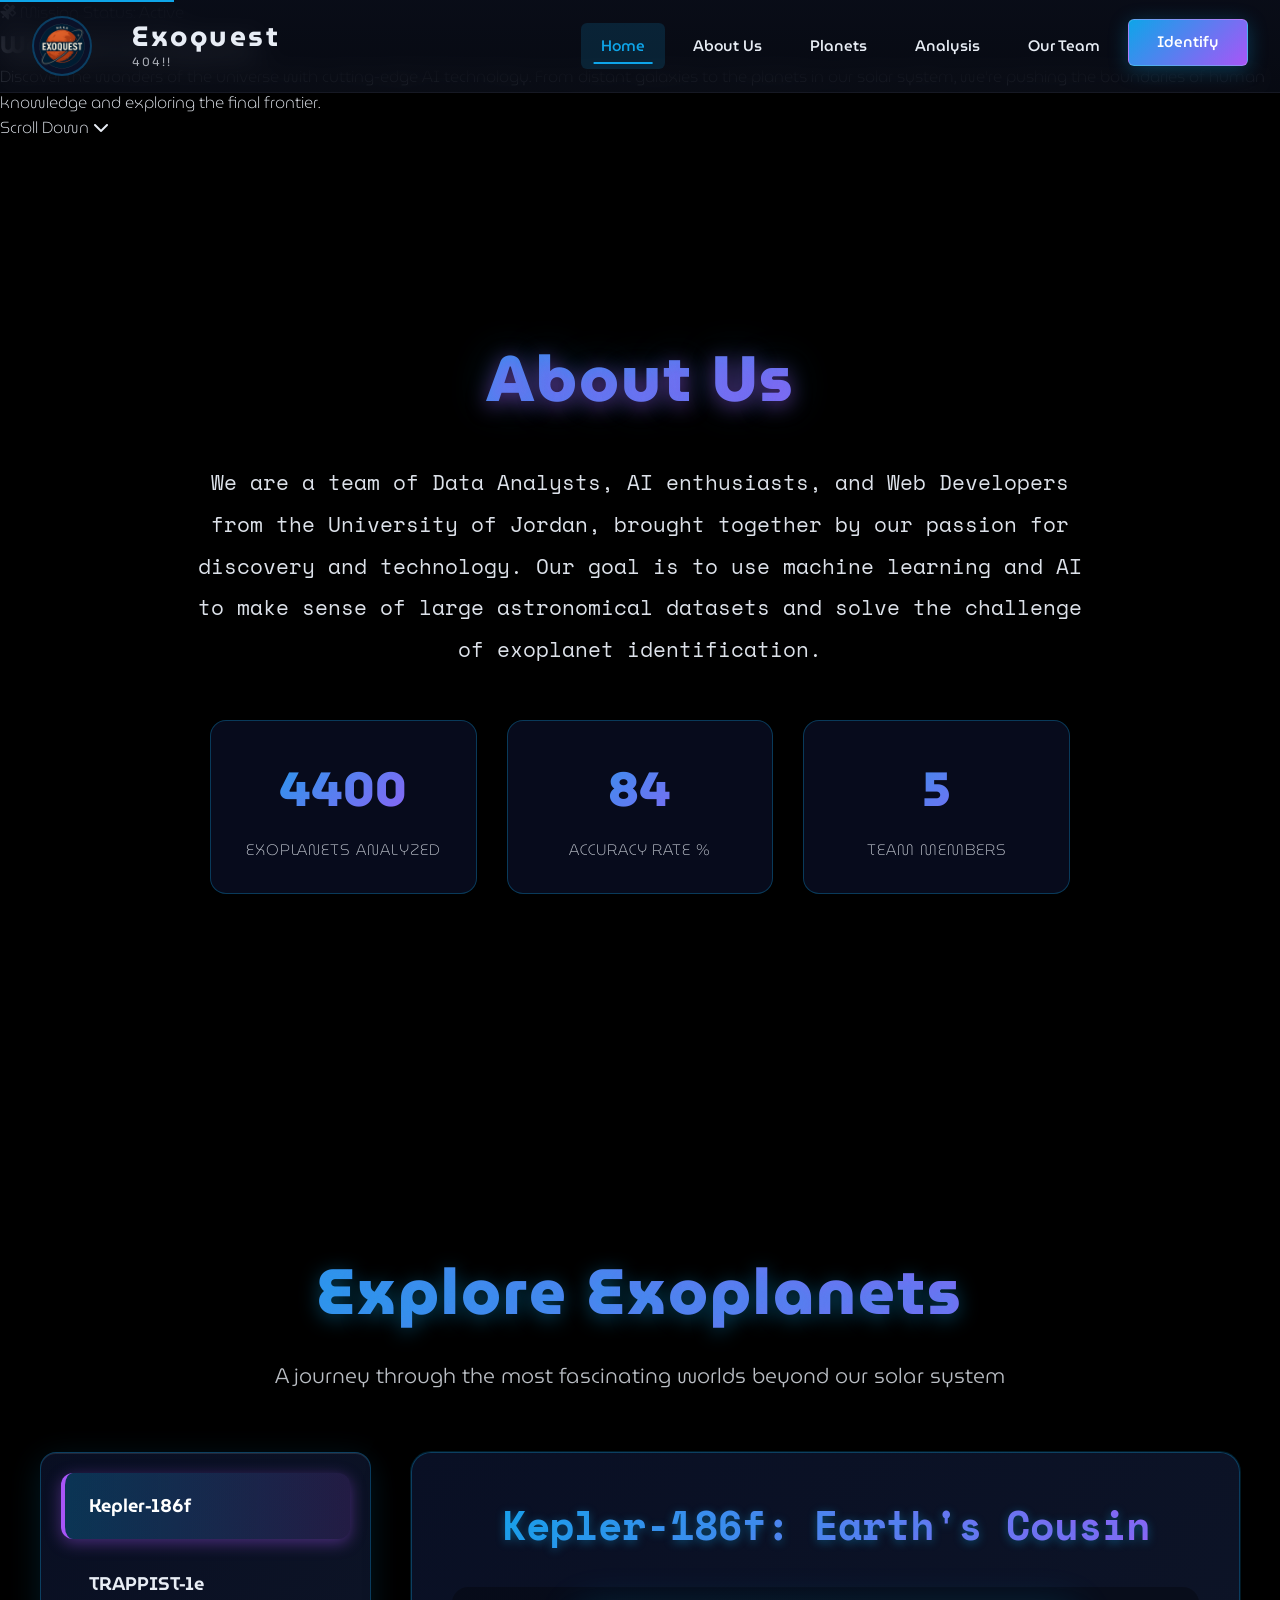
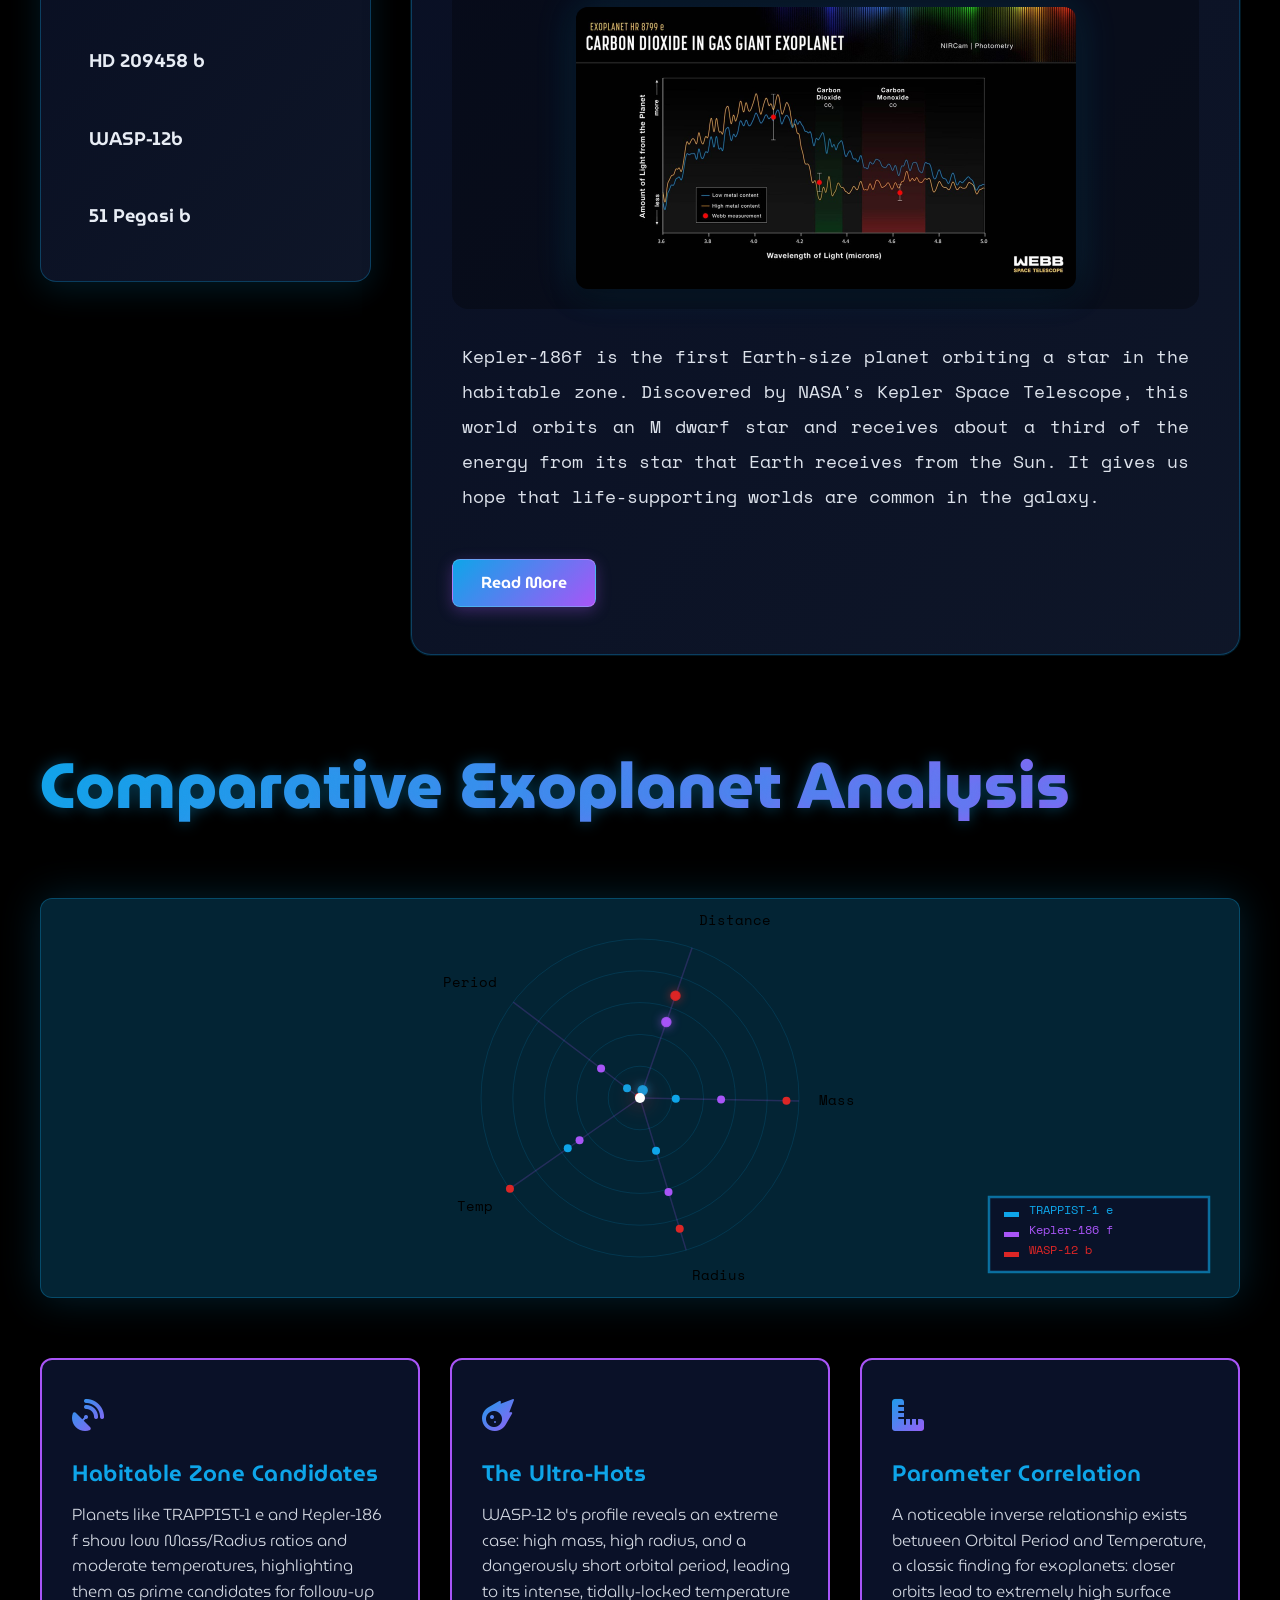
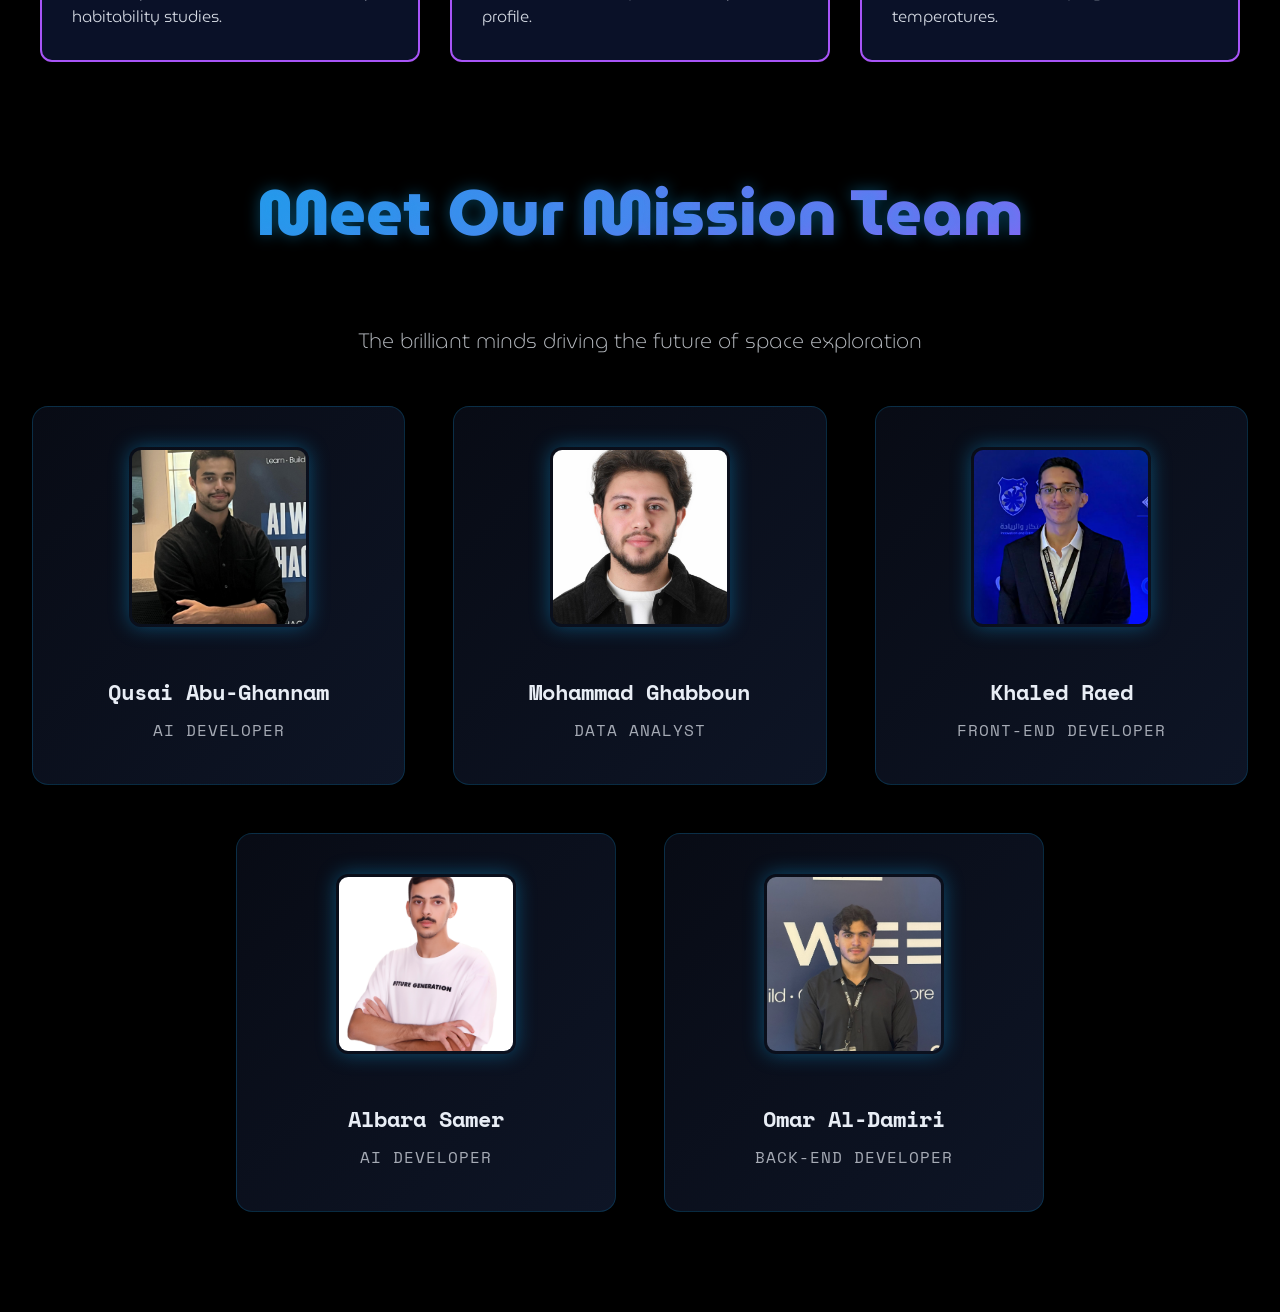
==== commit 32b8d5bf: "commit" ====
--- a/index.html
+++ b/index.html
@@ -167,25 +167,22 @@
                     <div class="analysis-card">
                         <div class="card-icon"><i class="fas fa-satellite-dish"></i></div>
                         <h4>Habitable Zone Candidates</h4>
-                        <p>Planets like TRAPPIST-1 e and Kepler-186 f show low Mass/Radius ratios and moderate
-                            temperatures, highlighting them as prime candidates for follow-up habitability studies.</p>
+                        <p>Planets like TRAPPIST-1 e and Kepler-186 f show low Mass/Radius ratios and moderate temperatures, highlighting them as prime candidates for follow-up habitability studies.</p>
                     </div>
                     <div class="analysis-card">
                         <div class="card-icon"><i class="fas fa-meteor"></i></div>
                         <h4>The Ultra-Hots</h4>
-                        <p>WASP-12 b's profile reveals an extreme case: high mass, high radius, and a dangerously short
-                            orbital period, leading to its intense, tidally-locked temperature profile.</p>
+                        <p>WASP-12 b's profile reveals an extreme case: high mass, high radius, and a dangerously short orbital period, leading to its intense, tidally-locked temperature profile.</p>
                     </div>
                     <div class="analysis-card">
                         <div class="card-icon"><i class="fas fa-ruler-combined"></i></div>
                         <h4>Parameter Correlation</h4>
-                        <p>A noticeable inverse relationship exists between Orbital Period and Temperature, a classic
-                            finding for exoplanets: closer orbits lead to extremely high surface temperatures.</p>
-                    </div>
-                </div>
-            </div>
-        </section>
-
+                        <p>A noticeable inverse relationship exists between Orbital Period and Temperature, a classic finding for exoplanets: closer orbits lead to extremely high surface temperatures.</p>
+                    </div>
+                </div>
+            </div>
+        </section>
+        
         <section id="team" class="team-section">
             <h2 class="section-title">Meet Our Mission Team</h2>
             <p class="section-subtitle">The brilliant minds driving the future of space exploration</p>
--- a/Css/home.css
+++ b/Css/home.css
@@ -1,214 +1,129 @@
-#home {
+exploratory-analysis-section {
+    padding: 80px 20px;
+    background-color: var(--color-dark-space); /* Deepest dark background */
+    color: var(--color-light-text);
+    text-align: center;
     position: relative;
-    height: 100vh;
     overflow: hidden;
+}
+
+.exploratory-analysis-section .container {
+    max-width: 1200px;
+    margin: 0 auto;
+}
+
+.section-title {
+    margin-bottom: 60px; /* Increased margin for this section's title */
+}
+
+/* Visualization Area */
+.visualization-area {
+    height: 400px;
+    background: rgba(14, 165, 233, 0.05);
+    border: 1px solid rgba(14, 165, 233, 0.3);
+    border-radius: 12px;
+    margin-bottom: 60px;
     display: flex;
     align-items: center;
     justify-content: center;
-    text-align: center;
+    font-size: 1.5rem;
+    color: var(--color-accent-blue);
+    position: relative;
+    overflow: hidden;
+    box-shadow: 0 0 40px rgba(14, 165, 233, 0.2);
+    /* Placeholder for a chart or visualization */
 }
 
-#home .video-background {
-    position: fixed;
-    top: 0;
-    left: 0;
-    background-color: #000000;
-    width: 100vw;
-    height: 100vh;
-    overflow: hidden;
-    z-index: -1;
+.visualization-area::after {
+    content: "Interactive Data Visualization Placeholder";
+    position: absolute;
+    opacity: 0.6;
 }
 
-#home .video-fullscreen {
-    position: absolute;
-    top: 0;
-    left: 0;
-    width: 100vw;
-    height: 100vh;
-    object-fit: cover;
-    filter: brightness(30%) blur(3px);
-    transition: transform 6s ease;
-    will-change: transform;
+/* Analysis Grid for Key Findings */
+.analysis-grid {
+    display: grid;
+    grid-template-columns: repeat(auto-fit, minmax(280px, 1fr));
+    gap: 30px;
+    text-align: left;
 }
 
-#home .demo-content {
-    position: relative;
-    z-index: 10;
-    padding: 2rem;
-    max-width: 900px;
-    margin: 0 auto;
-    animation: fadeInScale 1s ease-out;
+/* Individual Analysis Card */
+.analysis-card {
+    background-color: var(--color-navy); /* Slightly lighter background than the section */
+    border: 2px solid var(--color-accent-purple);
+    border-radius: 12px;
+    padding: 30px;
+    transition: transform var(--transition-speed), border-color var(--transition-speed), box-shadow var(--transition-speed);
+    box-shadow: 0 5px 20px rgba(0, 0, 0, 0.5);
+    display: flex;
+    flex-direction: column;
+    justify-content: space-between;
 }
 
-@keyframes fadeInScale {
-    from {
-        opacity: 0;
-        transform: scale(0.95) translateY(20px);
+.analysis-card:hover {
+    transform: translateY(-5px);
+    border-color: var(--color-accent-blue);
+    box-shadow: 0 15px 35px var(--shadow-hover);
+}
+
+.card-icon {
+    font-size: 2rem;
+    margin-bottom: 15px;
+    background: var(--gradient-cta);
+    -webkit-background-clip: text;
+    -webkit-text-fill-color: transparent;
+    background-clip: text;
+    width: fit-content;
+}
+
+.analysis-card h4 {
+    font-size: 1.4rem;
+    font-weight: 600;
+    margin-bottom: 10px;
+    color: var(--color-accent-blue);
+    letter-spacing: 0.5px;
+}
+
+.analysis-card p {
+    font-size: 1rem;
+    font-weight: 300;
+    line-height: 1.6;
+    opacity: 0.9;
+}
+
+
+/* ------------------------------------------- */
+/* RESPONSIVENESS              */
+/* ------------------------------------------- */
+
+@media (max-width: 768px) {
+    .exploratory-analysis-section {
+        padding: 60px 15px;
     }
 
-    to {
-        opacity: 1;
-        transform: scale(1) translateY(0);
-    }
-}
-
-#home .demo-content h2 {
-    font-size: 4rem;
-    font-weight: 900;
-    color: var(--color-light-text);
-    margin-bottom: 1.5rem;
-    text-shadow: 0 0 20px rgba(14, 165, 233, 0.6),
-        0 0 40px rgba(168, 85, 247, 0.4),
-        0 0 5px rgba(0, 0, 0, 0.8);
-    letter-spacing: 2px;
-    line-height: 1.2;
-}
-
-#home .demo-content p {
-    font-family: "Space Mono", monospace;
-    font-weight: 400;
-    font-style: normal;
-    font-size: 1.3rem;
-    text-align: center;
-    color: rgba(232, 237, 245, 0.9);
-    line-height: 1.8;
-    margin-top: 1rem;
-    text-shadow: 0 0 10px rgba(0, 0, 0, 0.8);
-}
-
-.scroll-indicator {
-    position: absolute;
-    bottom: 40px;
-    left: 50%;
-    transform: translateX(-50%);
-    display: flex;
-    flex-direction: column;
-    align-items: center;
-    gap: 10px;
-    animation: bounce 2s infinite;
-    cursor: pointer;
-    z-index: 10;
-}
-
-.scroll-indicator span {
-    font-size: 0.9rem;
-    color: rgba(232, 237, 245, 0.7);
-    letter-spacing: 2px;
-    text-transform: uppercase;
-}
-
-.scroll-indicator i {
-    font-size: 1.5rem;
-    color: var(--color-accent-blue);
-}
-
-@keyframes bounce {
-
-    0%,
-    20%,
-    50%,
-    80%,
-    100% {
-        transform: translateX(-50%) translateY(0);
+    .visualization-area {
+        height: 300px;
+        margin-bottom: 40px;
     }
 
-    40% {
-        transform: translateX(-50%) translateY(-10px);
-    }
-
-    60% {
-        transform: translateX(-50%) translateY(-5px);
-    }
-}
-
-.mission-banner {
-    position: fixed;
-    top: 80px;
-    right: 20px;
-    background: linear-gradient(135deg, rgba(14, 165, 233, 0.9), rgba(168, 85, 247, 0.9));
-    color: white;
-    padding: 0.75rem 1.5rem;
-    border-radius: 50px;
-    font-size: 0.85rem;
-    font-weight: 600;
-    box-shadow: 0 4px 20px rgba(14, 165, 233, 0.3);
-    z-index: 999;
-    animation: slideInRight 0.8s ease-out 1s both;
-    display: flex;
-    align-items: center;
-    gap: 10px;
-}
-
-.mission-banner i {
-    animation: pulse 2s ease-in-out infinite;
-}
-
-@keyframes slideInRight {
-    from {
-        transform: translateX(300px);
-        opacity: 0;
-    }
-
-    to {
-        transform: translateX(0);
-        opacity: 1;
-    }
-}
-
-@keyframes pulse {
-
-    0%,
-    100% {
-        transform: scale(1);
-    }
-
-    50% {
-        transform: scale(1.2);
-    }
-}
-
-@media (max-width: 768px) {
-    #home {
-        min-height: 100vh;
-        padding: 80px 0 40px;
-    }
-
-    #home .demo-content {
-        padding: 2rem 1.5rem;
-        margin: 0;
-        max-width: 100%;
-    }
-
-    #home .demo-content h2 {
-        font-size: 2.5rem;
-        margin-bottom: 1.5rem;
-        line-height: 1.2;
-    }
-
-    #home .demo-content p {
-        font-size: 1.1rem;
-        line-height: 1.6;
-        text-align: center;
-    }
-
-    .mission-banner {
-        font-size: 0.75rem;
-        padding: 0.5rem 1rem;
-        top: 70px;
-        right: 10px;
-    }
-
-    .scroll-indicator {
-        bottom: 20px;
+    .analysis-grid {
+        grid-template-columns: 1fr; /* Stack cards vertically on smaller screens */
+        gap: 25px;
     }
 }
 
 @media (max-width: 480px) {
-    #home .demo-content h2 {
-        font-size: 2rem;
+    .visualization-area {
+        height: 200px;
     }
 
-    #home .demo-content p {
+    .visualization-area::after {
         font-size: 1rem;
+        padding: 10px;
     }
-}+
+    .analysis-card {
+        padding: 25px;
+    }
+}
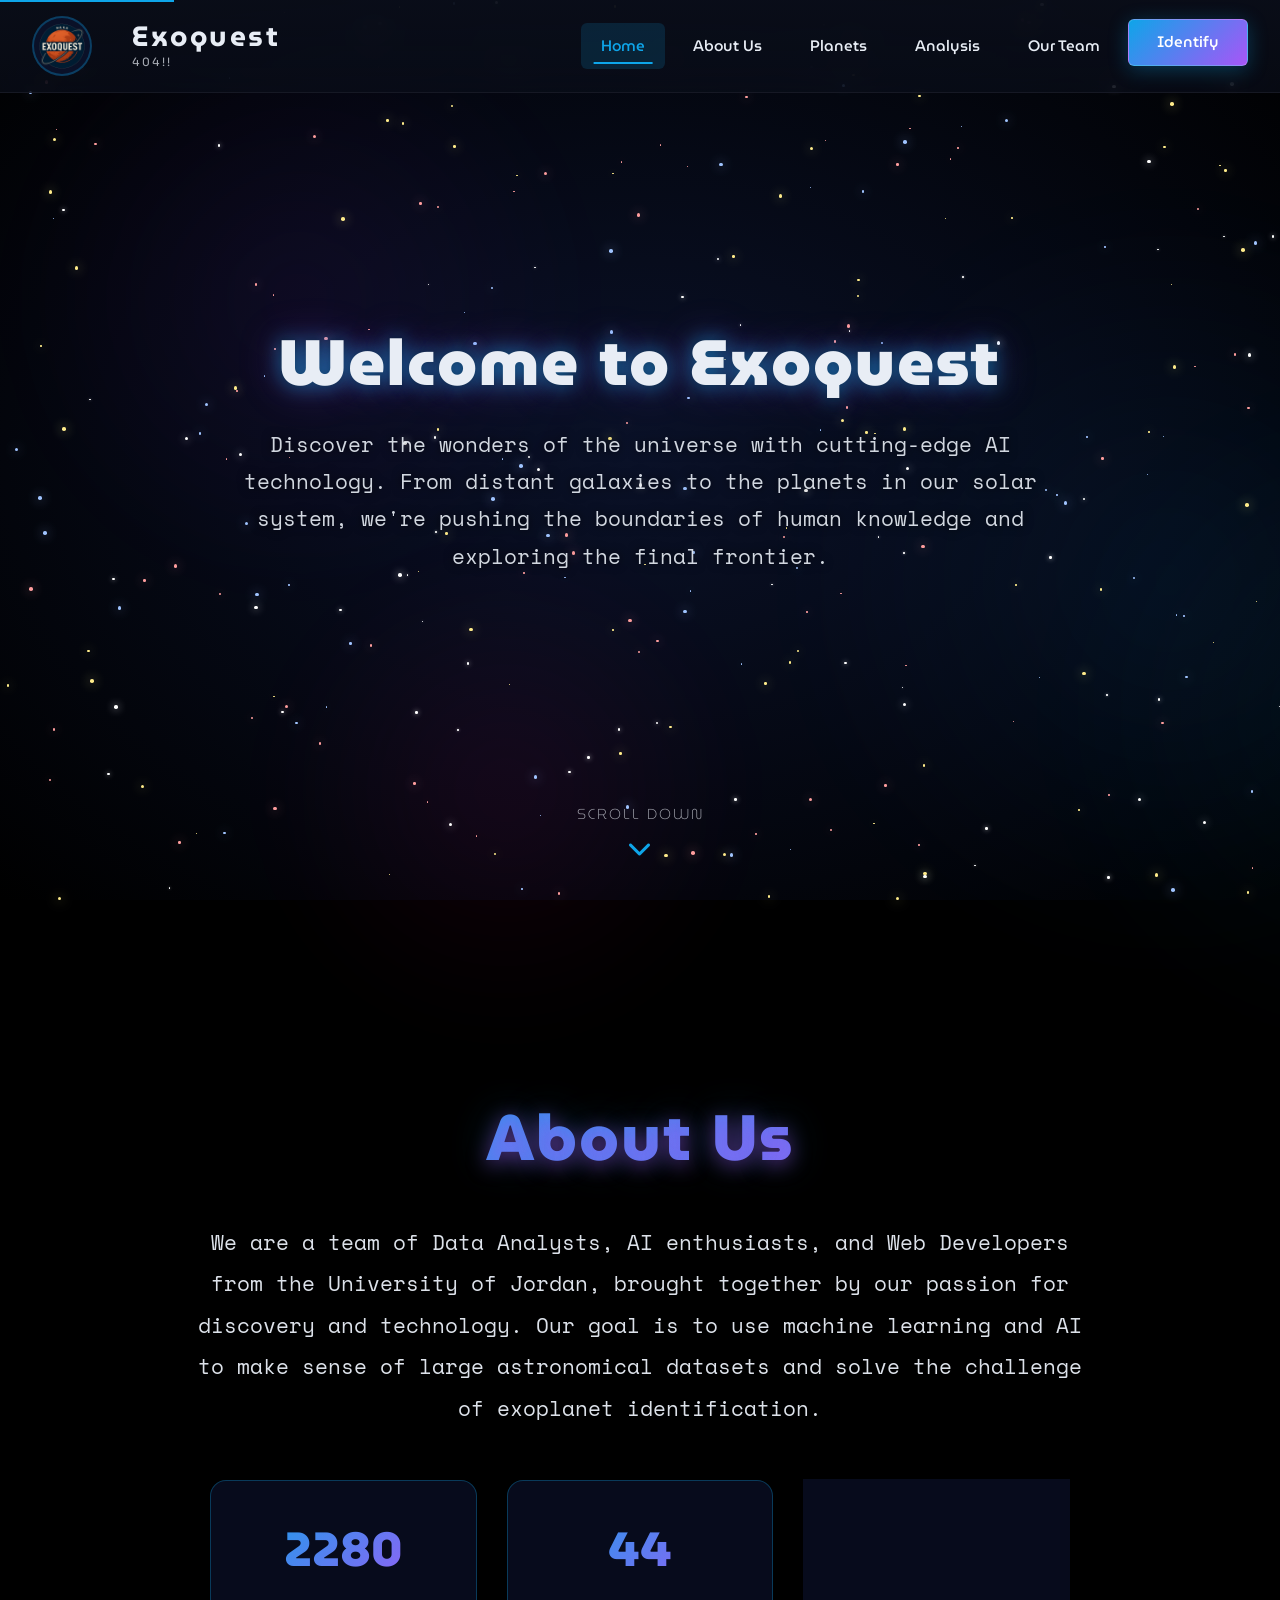
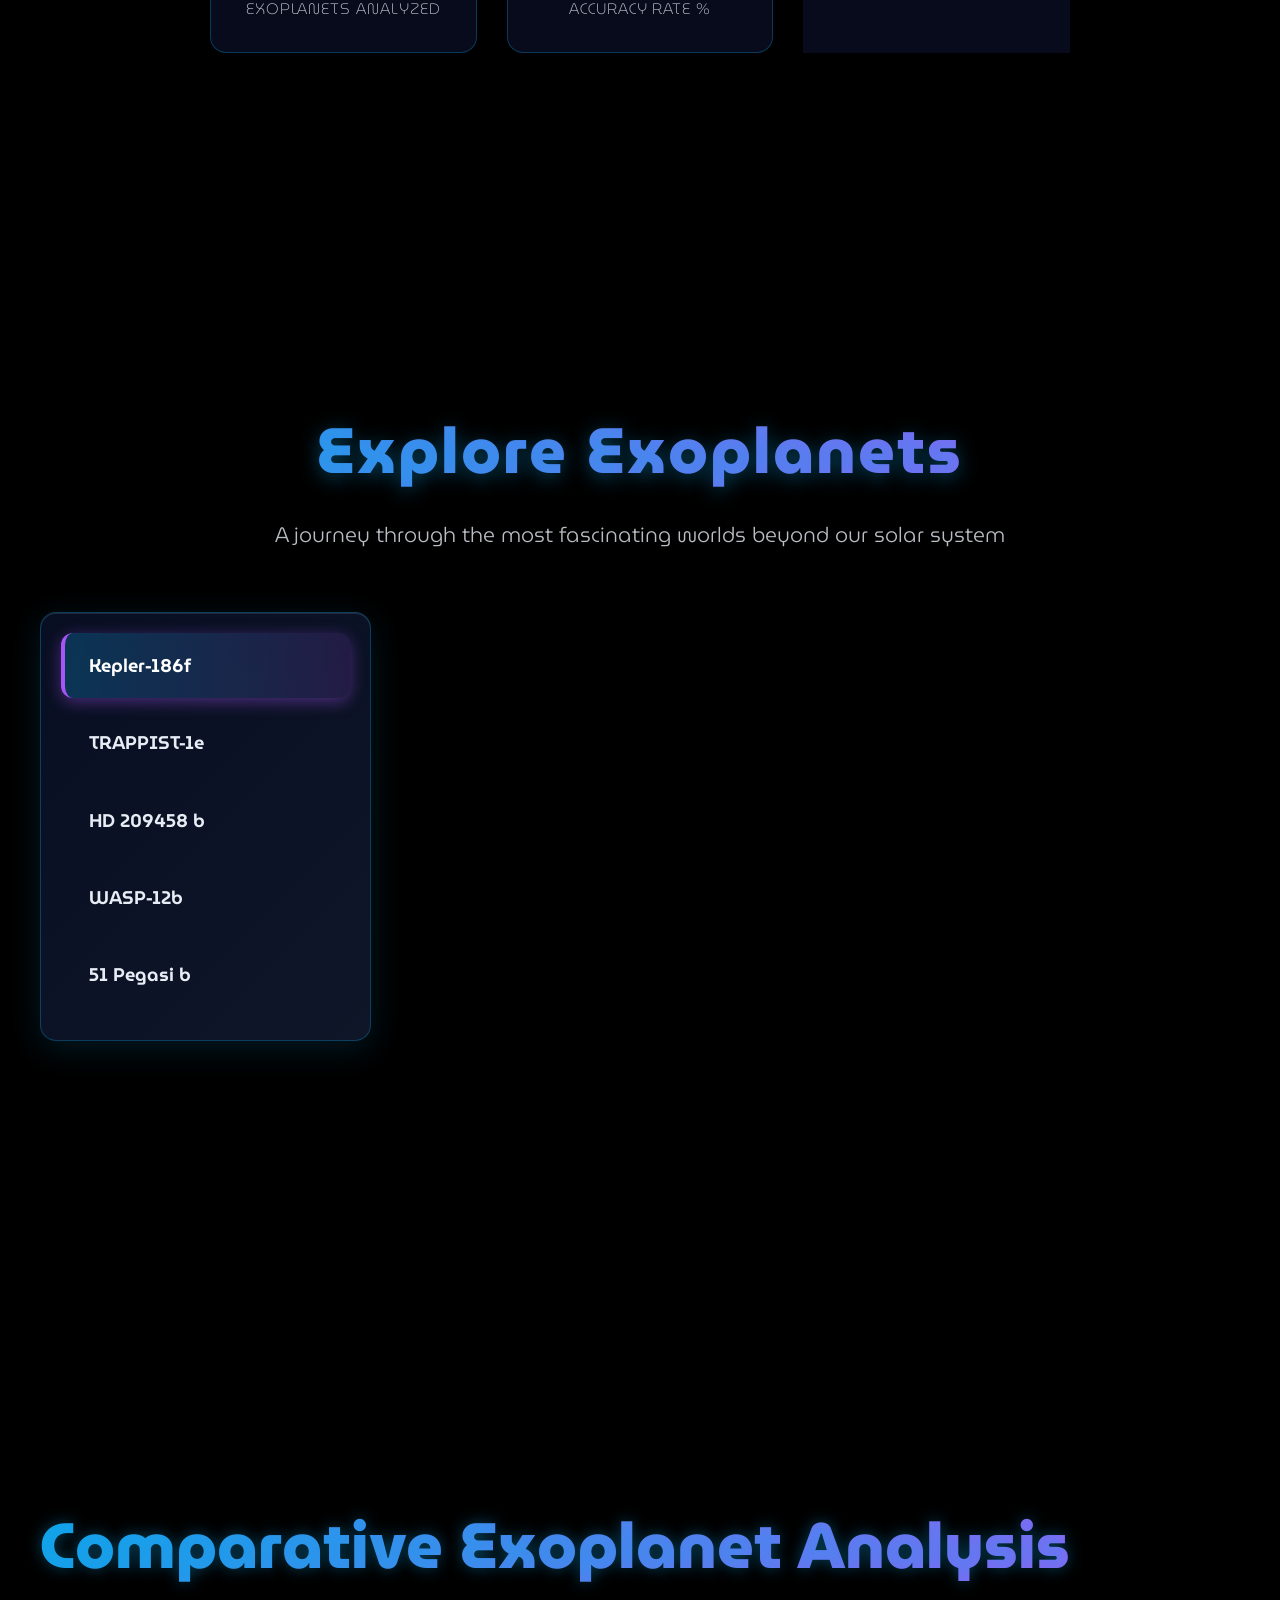
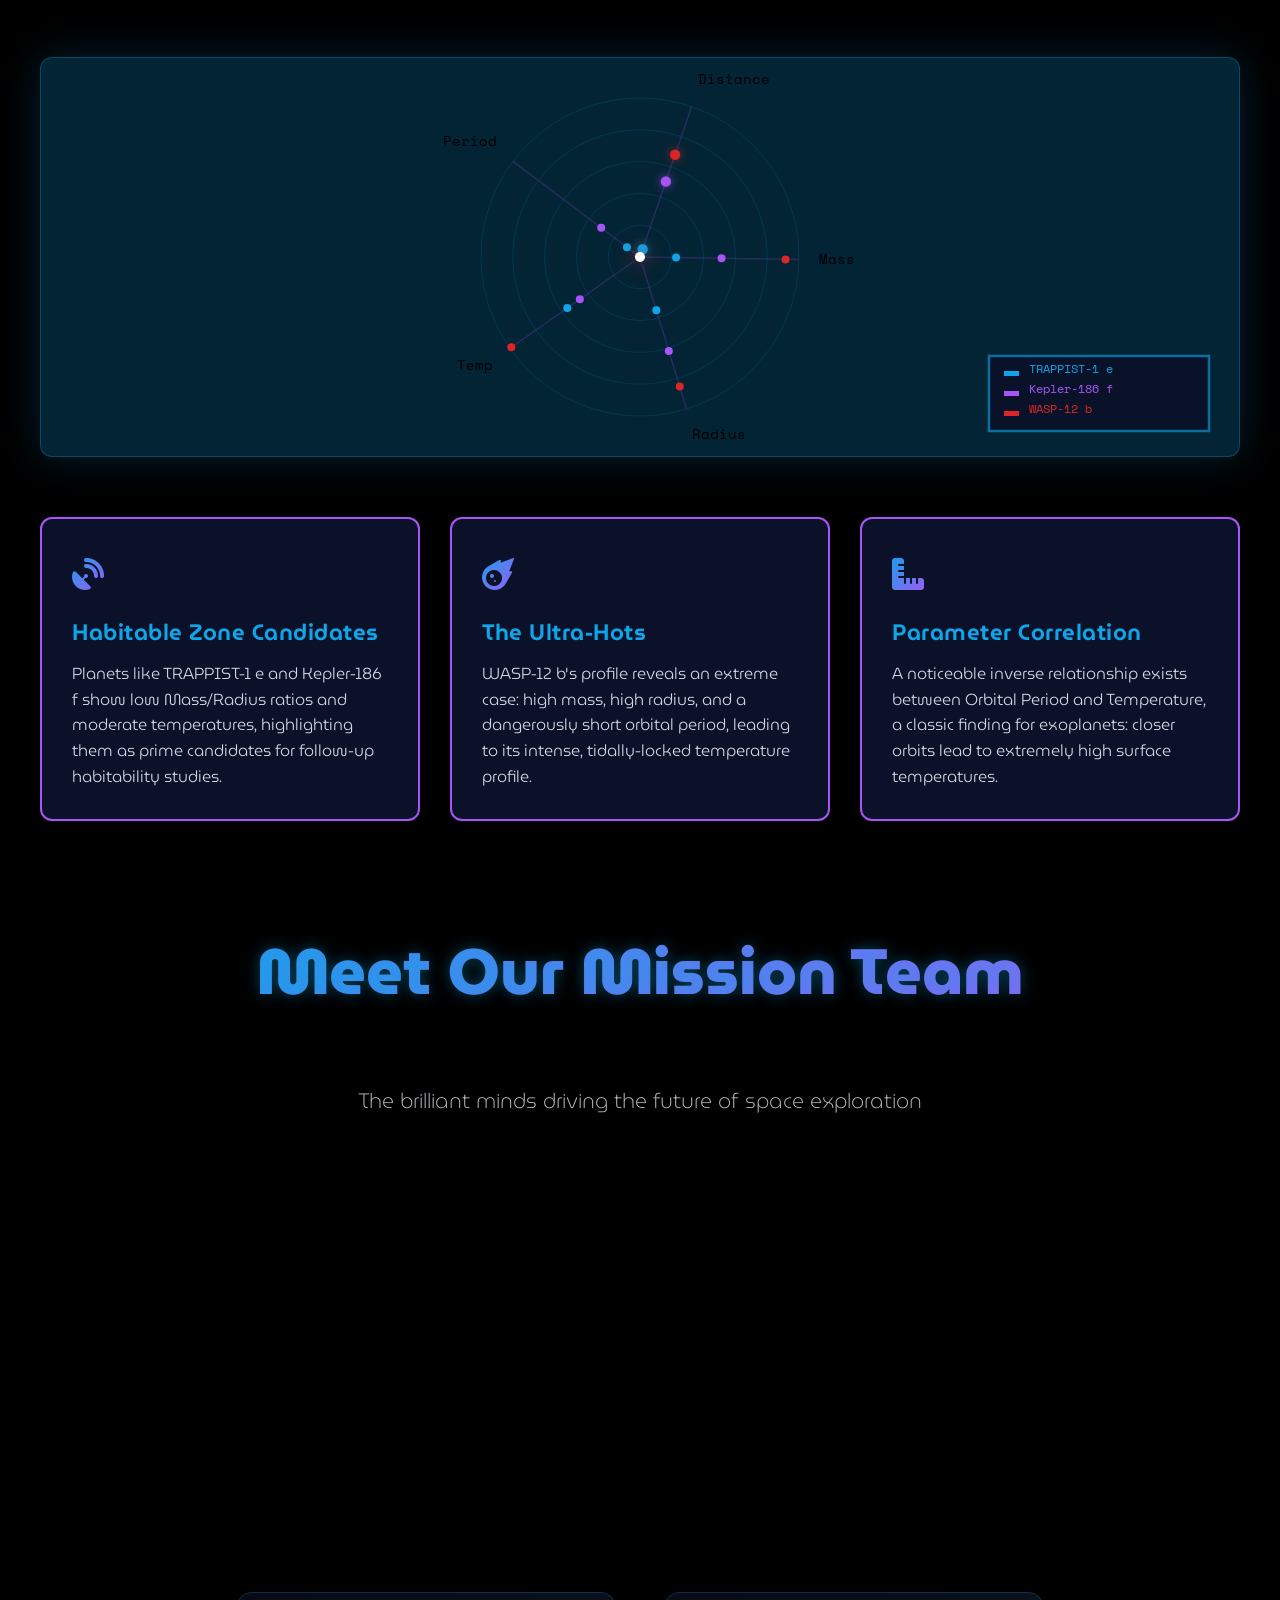
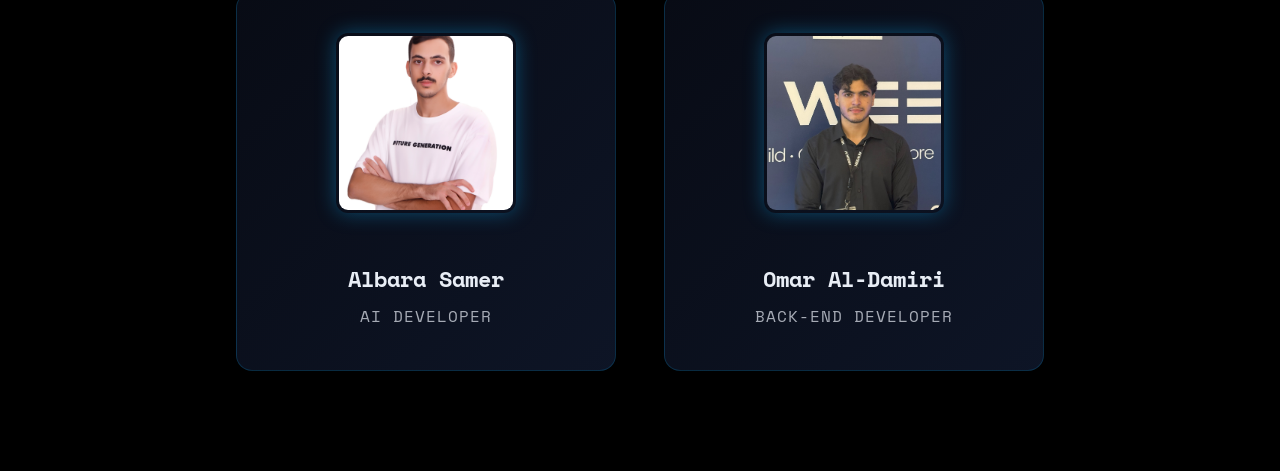
==== commit 27be324e: "commit" ====
--- a/index.html
+++ b/index.html
@@ -68,9 +68,7 @@
         </nav>
     </header>
 
-    <div class="mission-banner" id="missionBanner">
-        <i class="fas fa-satellite"></i> Mission Status: Active
-    </div>
+
 
     <main id="main-content">
         <section id="home">
--- a/Css/home.css
+++ b/Css/home.css
@@ -1,129 +1,202 @@
-exploratory-analysis-section {
-    padding: 80px 20px;
-    background-color: var(--color-dark-space); /* Deepest dark background */
-    color: var(--color-light-text);
-    text-align: center;
+#home {
     position: relative;
+    height: 100vh;
     overflow: hidden;
-}
-
-.exploratory-analysis-section .container {
-    max-width: 1200px;
-    margin: 0 auto;
-}
-
-.section-title {
-    margin-bottom: 60px; /* Increased margin for this section's title */
-}
-
-/* Visualization Area */
-.visualization-area {
-    height: 400px;
-    background: rgba(14, 165, 233, 0.05);
-    border: 1px solid rgba(14, 165, 233, 0.3);
-    border-radius: 12px;
-    margin-bottom: 60px;
     display: flex;
     align-items: center;
     justify-content: center;
+    text-align: center;
+}
+
+#home .video-background {
+    position: fixed;
+    top: 0;
+    left: 0;
+    background-color: #000000;
+    width: 100vw;
+    height: 100vh;
+    overflow: hidden;
+    z-index: -1;
+}
+
+#home .video-fullscreen {
+    position: absolute;
+    top: 0;
+    left: 0;
+    width: 100vw;
+    height: 100vh;
+    object-fit: cover;
+    filter: brightness(30%) blur(3px);
+    transition: transform 6s ease;
+    will-change: transform;
+}
+
+#home .demo-content {
+    position: relative;
+    z-index: 10;
+    padding: 2rem;
+    max-width: 900px;
+    margin: 0 auto;
+    animation: fadeInScale 1s ease-out;
+}
+
+@keyframes fadeInScale {
+    from {
+        opacity: 0;
+        transform: scale(0.95) translateY(20px);
+    }
+    to {
+        opacity: 1;
+        transform: scale(1) translateY(0);
+    }
+}
+
+#home .demo-content h2 {
+    font-size: 4rem;
+    font-weight: 900;
+    color: var(--color-light-text);
+    margin-bottom: 1.5rem;
+    text-shadow: 0 0 20px rgba(14, 165, 233, 0.6), 
+                 0 0 40px rgba(168, 85, 247, 0.4),
+                 0 0 5px rgba(0, 0, 0, 0.8);
+    letter-spacing: 2px;
+    line-height: 1.2;
+}
+
+#home .demo-content p {
+    font-family: "Space Mono", monospace;
+    font-weight: 400;
+    font-style: normal;
+    font-size: 1.3rem;
+    text-align: center;
+    color: rgba(232, 237, 245, 0.9);
+    line-height: 1.8;
+    margin-top: 1rem;
+    text-shadow: 0 0 10px rgba(0, 0, 0, 0.8);
+}
+
+.scroll-indicator {
+    position: absolute;
+    bottom: 40px;
+    left: 50%;
+    transform: translateX(-50%);
+    display: flex;
+    flex-direction: column;
+    align-items: center;
+    gap: 10px;
+    animation: bounce 2s infinite;
+    cursor: pointer;
+    z-index: 10;
+}
+
+.scroll-indicator span {
+    font-size: 0.9rem;
+    color: rgba(232, 237, 245, 0.7);
+    letter-spacing: 2px;
+    text-transform: uppercase;
+}
+
+.scroll-indicator i {
     font-size: 1.5rem;
     color: var(--color-accent-blue);
-    position: relative;
-    overflow: hidden;
-    box-shadow: 0 0 40px rgba(14, 165, 233, 0.2);
-    /* Placeholder for a chart or visualization */
-}
-
-.visualization-area::after {
-    content: "Interactive Data Visualization Placeholder";
-    position: absolute;
-    opacity: 0.6;
-}
-
-/* Analysis Grid for Key Findings */
-.analysis-grid {
-    display: grid;
-    grid-template-columns: repeat(auto-fit, minmax(280px, 1fr));
-    gap: 30px;
-    text-align: left;
-}
-
-/* Individual Analysis Card */
-.analysis-card {
-    background-color: var(--color-navy); /* Slightly lighter background than the section */
-    border: 2px solid var(--color-accent-purple);
-    border-radius: 12px;
-    padding: 30px;
-    transition: transform var(--transition-speed), border-color var(--transition-speed), box-shadow var(--transition-speed);
-    box-shadow: 0 5px 20px rgba(0, 0, 0, 0.5);
+}
+
+@keyframes bounce {
+    0%, 20%, 50%, 80%, 100% {
+        transform: translateX(-50%) translateY(0);
+    }
+    40% {
+        transform: translateX(-50%) translateY(-10px);
+    }
+    60% {
+        transform: translateX(-50%) translateY(-5px);
+    }
+}
+
+.mission-banner {
+    position: fixed;
+    top: 80px;
+    right: 20px;
+    background: linear-gradient(135deg, rgba(14, 165, 233, 0.9), rgba(168, 85, 247, 0.9));
+    color: white;
+    padding: 0.75rem 1.5rem;
+    border-radius: 50px;
+    font-size: 0.85rem;
+    font-weight: 600;
+    box-shadow: 0 4px 20px rgba(14, 165, 233, 0.3);
+    z-index: 999;
+    animation: slideInRight 0.8s ease-out 1s both;
     display: flex;
-    flex-direction: column;
-    justify-content: space-between;
-}
-
-.analysis-card:hover {
-    transform: translateY(-5px);
-    border-color: var(--color-accent-blue);
-    box-shadow: 0 15px 35px var(--shadow-hover);
-}
-
-.card-icon {
-    font-size: 2rem;
-    margin-bottom: 15px;
-    background: var(--gradient-cta);
-    -webkit-background-clip: text;
-    -webkit-text-fill-color: transparent;
-    background-clip: text;
-    width: fit-content;
-}
-
-.analysis-card h4 {
-    font-size: 1.4rem;
-    font-weight: 600;
-    margin-bottom: 10px;
-    color: var(--color-accent-blue);
-    letter-spacing: 0.5px;
-}
-
-.analysis-card p {
-    font-size: 1rem;
-    font-weight: 300;
-    line-height: 1.6;
-    opacity: 0.9;
-}
-
-
-/* ------------------------------------------- */
-/* RESPONSIVENESS              */
-/* ------------------------------------------- */
+    align-items: center;
+    gap: 10px;
+}
+
+.mission-banner i {
+    animation: pulse 2s ease-in-out infinite;
+}
+
+@keyframes slideInRight {
+    from {
+        transform: translateX(300px);
+        opacity: 0;
+    }
+    to {
+        transform: translateX(0);
+        opacity: 1;
+    }
+}
+
+@keyframes pulse {
+    0%, 100% {
+        transform: scale(1);
+    }
+    50% {
+        transform: scale(1.2);
+    }
+}
 
 @media (max-width: 768px) {
-    .exploratory-analysis-section {
-        padding: 60px 15px;
-    }
-
-    .visualization-area {
-        height: 300px;
-        margin-bottom: 40px;
-    }
-
-    .analysis-grid {
-        grid-template-columns: 1fr; /* Stack cards vertically on smaller screens */
-        gap: 25px;
+    #home {
+        min-height: 100vh;
+        padding: 80px 0 40px;
+    }
+
+    #home .demo-content {
+        padding: 2rem 1.5rem;
+        margin: 0;
+        max-width: 100%;
+    }
+
+    #home .demo-content h2 {
+        font-size: 2.5rem;
+        margin-bottom: 1.5rem;
+        line-height: 1.2;
+    }
+
+    #home .demo-content p {
+        font-size: 1.1rem;
+        line-height: 1.6;
+        text-align: center;
+    }
+
+    .mission-banner {
+        font-size: 0.75rem;
+        padding: 0.5rem 1rem;
+        top: 70px;
+        right: 10px;
+    }
+
+    .scroll-indicator {
+        bottom: 20px;
     }
 }
 
 @media (max-width: 480px) {
-    .visualization-area {
-        height: 200px;
-    }
-
-    .visualization-area::after {
+    #home .demo-content h2 {
+        font-size: 2rem;
+    }
+
+    #home .demo-content p {
         font-size: 1rem;
-        padding: 10px;
-    }
-
-    .analysis-card {
-        padding: 25px;
-    }
-}
+    }
+}
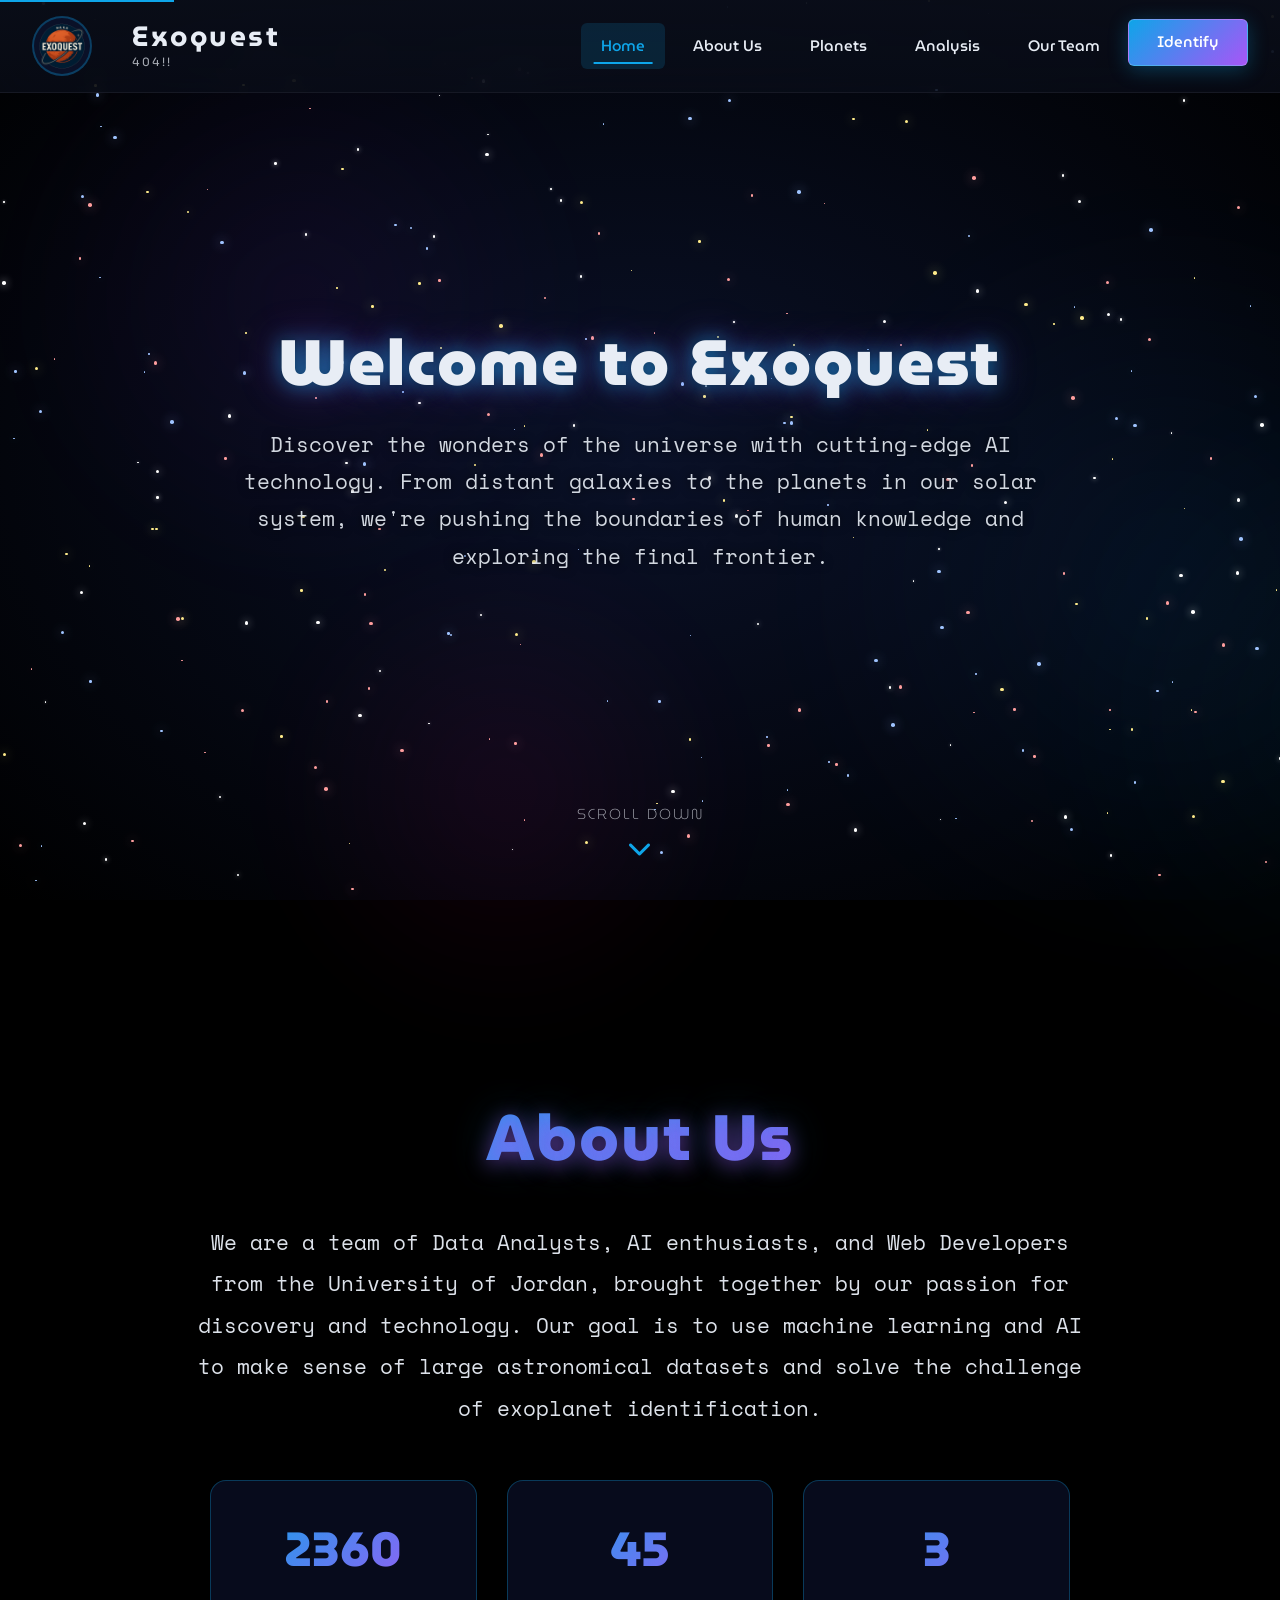
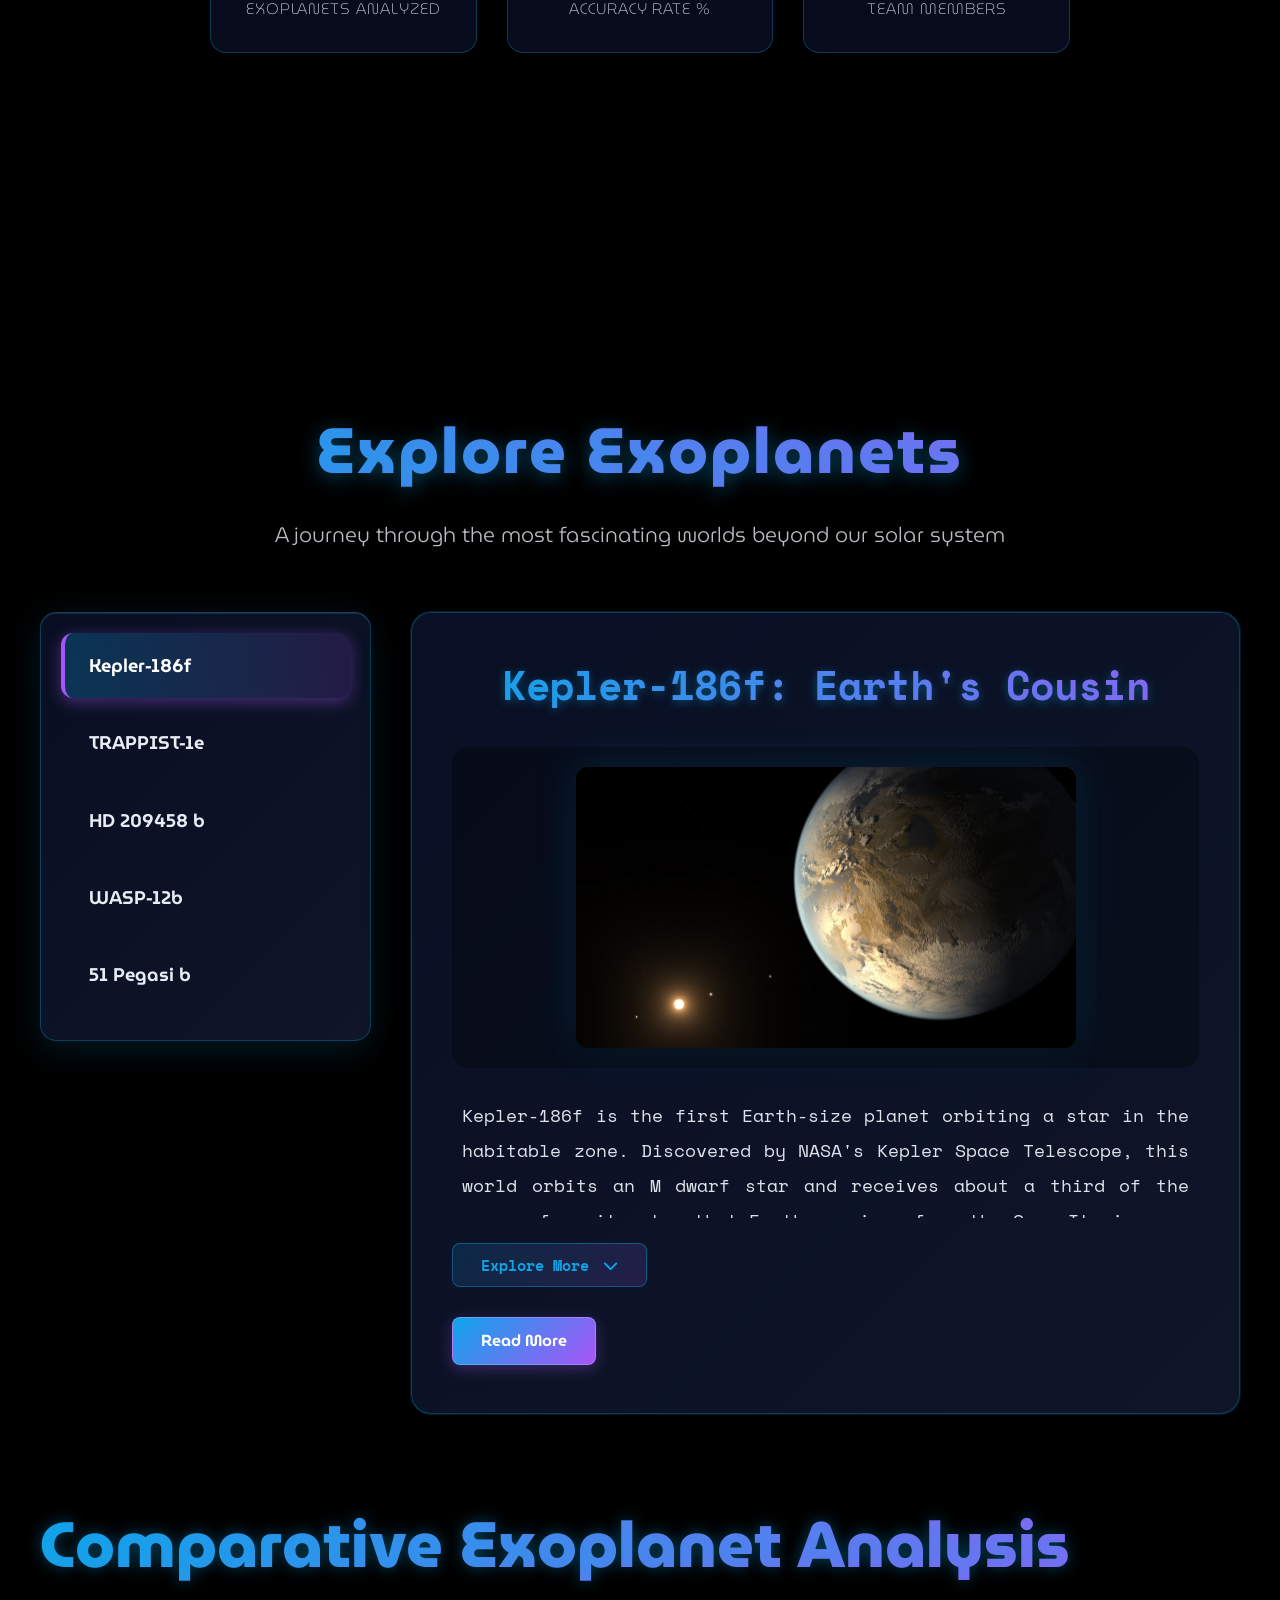
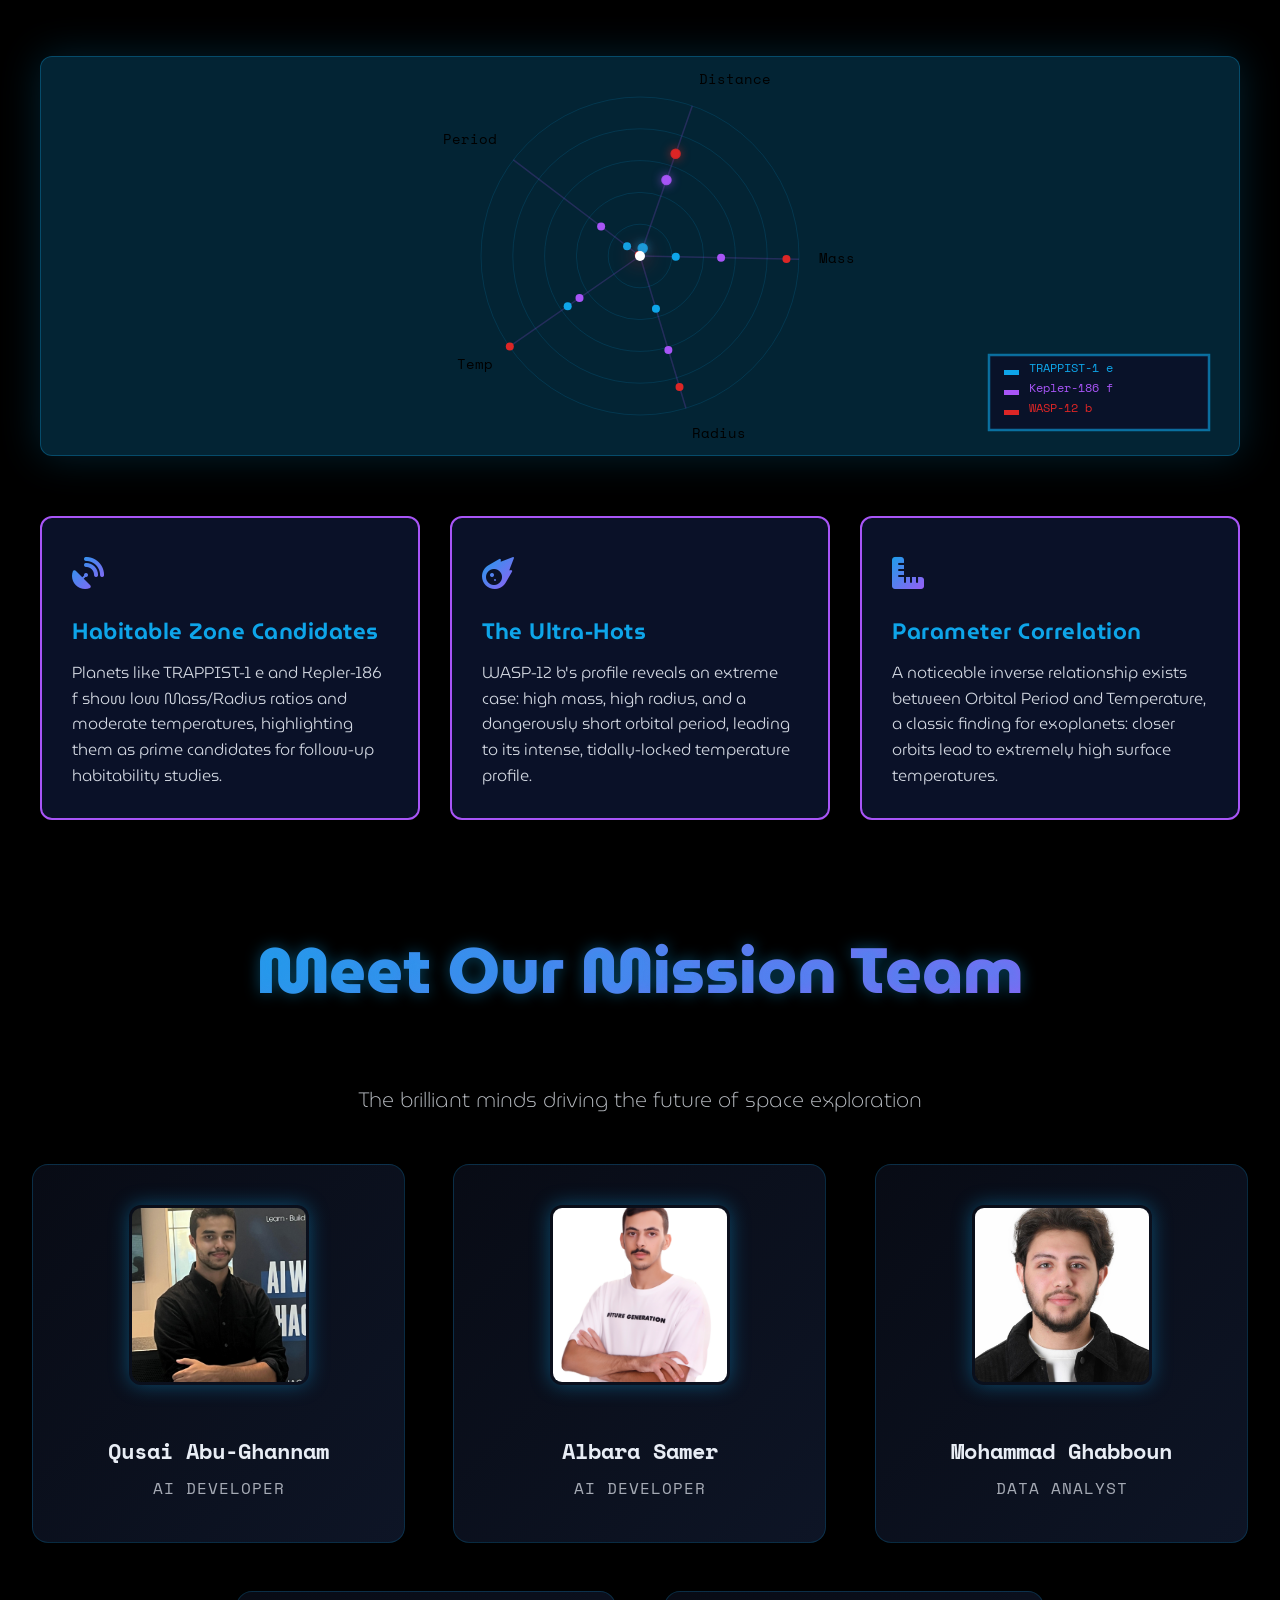
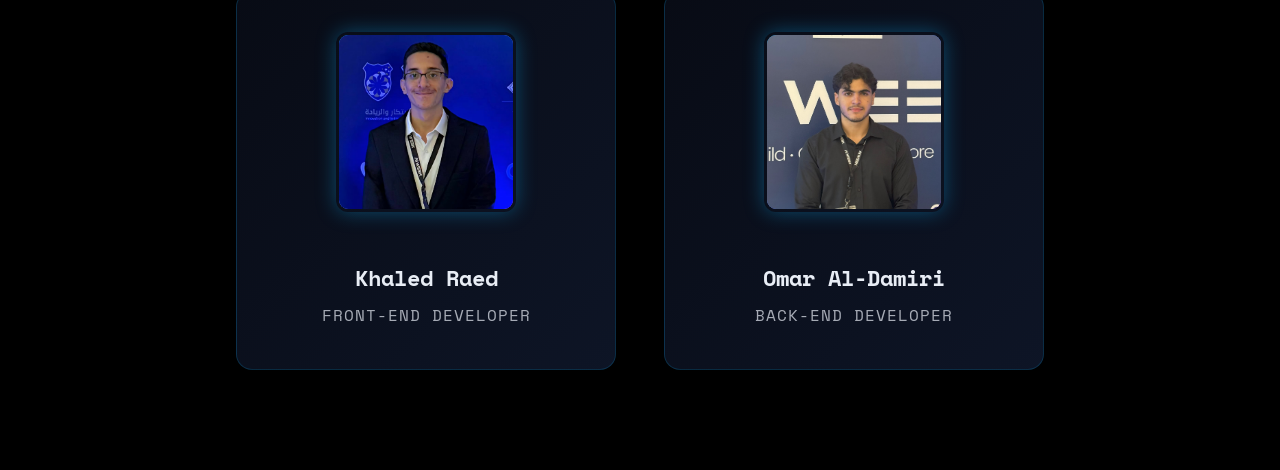
==== commit 17d47251: "commit" ====
--- a/index.html
+++ b/index.html
@@ -165,22 +165,25 @@
                     <div class="analysis-card">
                         <div class="card-icon"><i class="fas fa-satellite-dish"></i></div>
                         <h4>Habitable Zone Candidates</h4>
-                        <p>Planets like TRAPPIST-1 e and Kepler-186 f show low Mass/Radius ratios and moderate temperatures, highlighting them as prime candidates for follow-up habitability studies.</p>
+                        <p>Planets like TRAPPIST-1 e and Kepler-186 f show low Mass/Radius ratios and moderate
+                            temperatures, highlighting them as prime candidates for follow-up habitability studies.</p>
                     </div>
                     <div class="analysis-card">
                         <div class="card-icon"><i class="fas fa-meteor"></i></div>
                         <h4>The Ultra-Hots</h4>
-                        <p>WASP-12 b's profile reveals an extreme case: high mass, high radius, and a dangerously short orbital period, leading to its intense, tidally-locked temperature profile.</p>
+                        <p>WASP-12 b's profile reveals an extreme case: high mass, high radius, and a dangerously short
+                            orbital period, leading to its intense, tidally-locked temperature profile.</p>
                     </div>
                     <div class="analysis-card">
                         <div class="card-icon"><i class="fas fa-ruler-combined"></i></div>
                         <h4>Parameter Correlation</h4>
-                        <p>A noticeable inverse relationship exists between Orbital Period and Temperature, a classic finding for exoplanets: closer orbits lead to extremely high surface temperatures.</p>
-                    </div>
-                </div>
-            </div>
-        </section>
-        
+                        <p>A noticeable inverse relationship exists between Orbital Period and Temperature, a classic
+                            finding for exoplanets: closer orbits lead to extremely high surface temperatures.</p>
+                    </div>
+                </div>
+            </div>
+        </section>
+
         <section id="team" class="team-section">
             <h2 class="section-title">Meet Our Mission Team</h2>
             <p class="section-subtitle">The brilliant minds driving the future of space exploration</p>
@@ -192,21 +195,21 @@
                         <p class="member-title">AI Developer</p>
                     </div>
                     <div class="team-member">
+                        <img src="./media/ALBARA SAMER .JPG" alt="Albara Samer" class="member-photo">
+                        <h3>Albara Samer</h3>
+                        <p class="member-title">AI Developer</p>
+                    </div>
+                    <div class="team-member">
                         <img src="./media/Mohammad Ghabboun.jpg" alt="Mohammad Ghabboun" class="member-photo">
                         <h3>Mohammad Ghabboun</h3>
                         <p class="member-title">Data Analyst</p>
                     </div>
+                </div>
+                <div class="team-row-2">
                     <div class="team-member">
                         <img src="./media/khaled raed.jpg" alt="Khaled Raed" class="member-photo">
                         <h3>Khaled Raed</h3>
                         <p class="member-title">Front-End Developer</p>
-                    </div>
-                </div>
-                <div class="team-row-2">
-                    <div class="team-member">
-                        <img src="./media/ALBARA SAMER .JPG" alt="Albara Samer" class="member-photo">
-                        <h3>Albara Samer</h3>
-                        <p class="member-title">AI Developer</p>
                     </div>
                     <div class="team-member">
                         <img src="./media/Omar Aldamiri.jpg" alt="Omar Al-Damiri" class="member-photo">
--- a/Css/planets.css
+++ b/Css/planets.css
@@ -192,6 +192,51 @@
     line-height: 1.9;
     text-align: justify;
     padding: 0 10px;
+    position: relative;
+    overflow: hidden;
+    transition: max-height 0.5s ease;
+}
+
+.planet-details-card p.truncated {
+    max-height: 120px;
+}
+
+.planet-details-card p.expanded {
+    max-height: 1000px;
+}
+
+.explore-more-btn {
+    display: block;
+    margin-top: 15px;
+    margin-bottom: 10px;
+    padding: 10px 28px;
+    background: linear-gradient(135deg, rgba(14, 165, 233, 0.15), rgba(168, 85, 247, 0.15));
+    color: var(--color-accent-blue);
+    border: 1px solid rgba(14, 165, 233, 0.4);
+    border-radius: 8px;
+    font-size: 0.95em;
+    font-weight: 600;
+    cursor: pointer;
+    transition: all 0.3s ease;
+    font-family: "Space Mono", monospace;
+    backdrop-filter: blur(5px);
+    width: fit-content;
+}
+
+.explore-more-btn:hover {
+    background: linear-gradient(135deg, rgba(14, 165, 233, 0.25), rgba(168, 85, 247, 0.25));
+    transform: translateY(-2px);
+    box-shadow: 0 4px 12px rgba(14, 165, 233, 0.4);
+    border-color: var(--color-accent-blue);
+}
+
+.explore-more-btn i {
+    margin-left: 5px;
+    transition: transform 0.3s ease;
+}
+
+.explore-more-btn.expanded i {
+    transform: rotate(180deg);
 }
 
 .read-more-button {
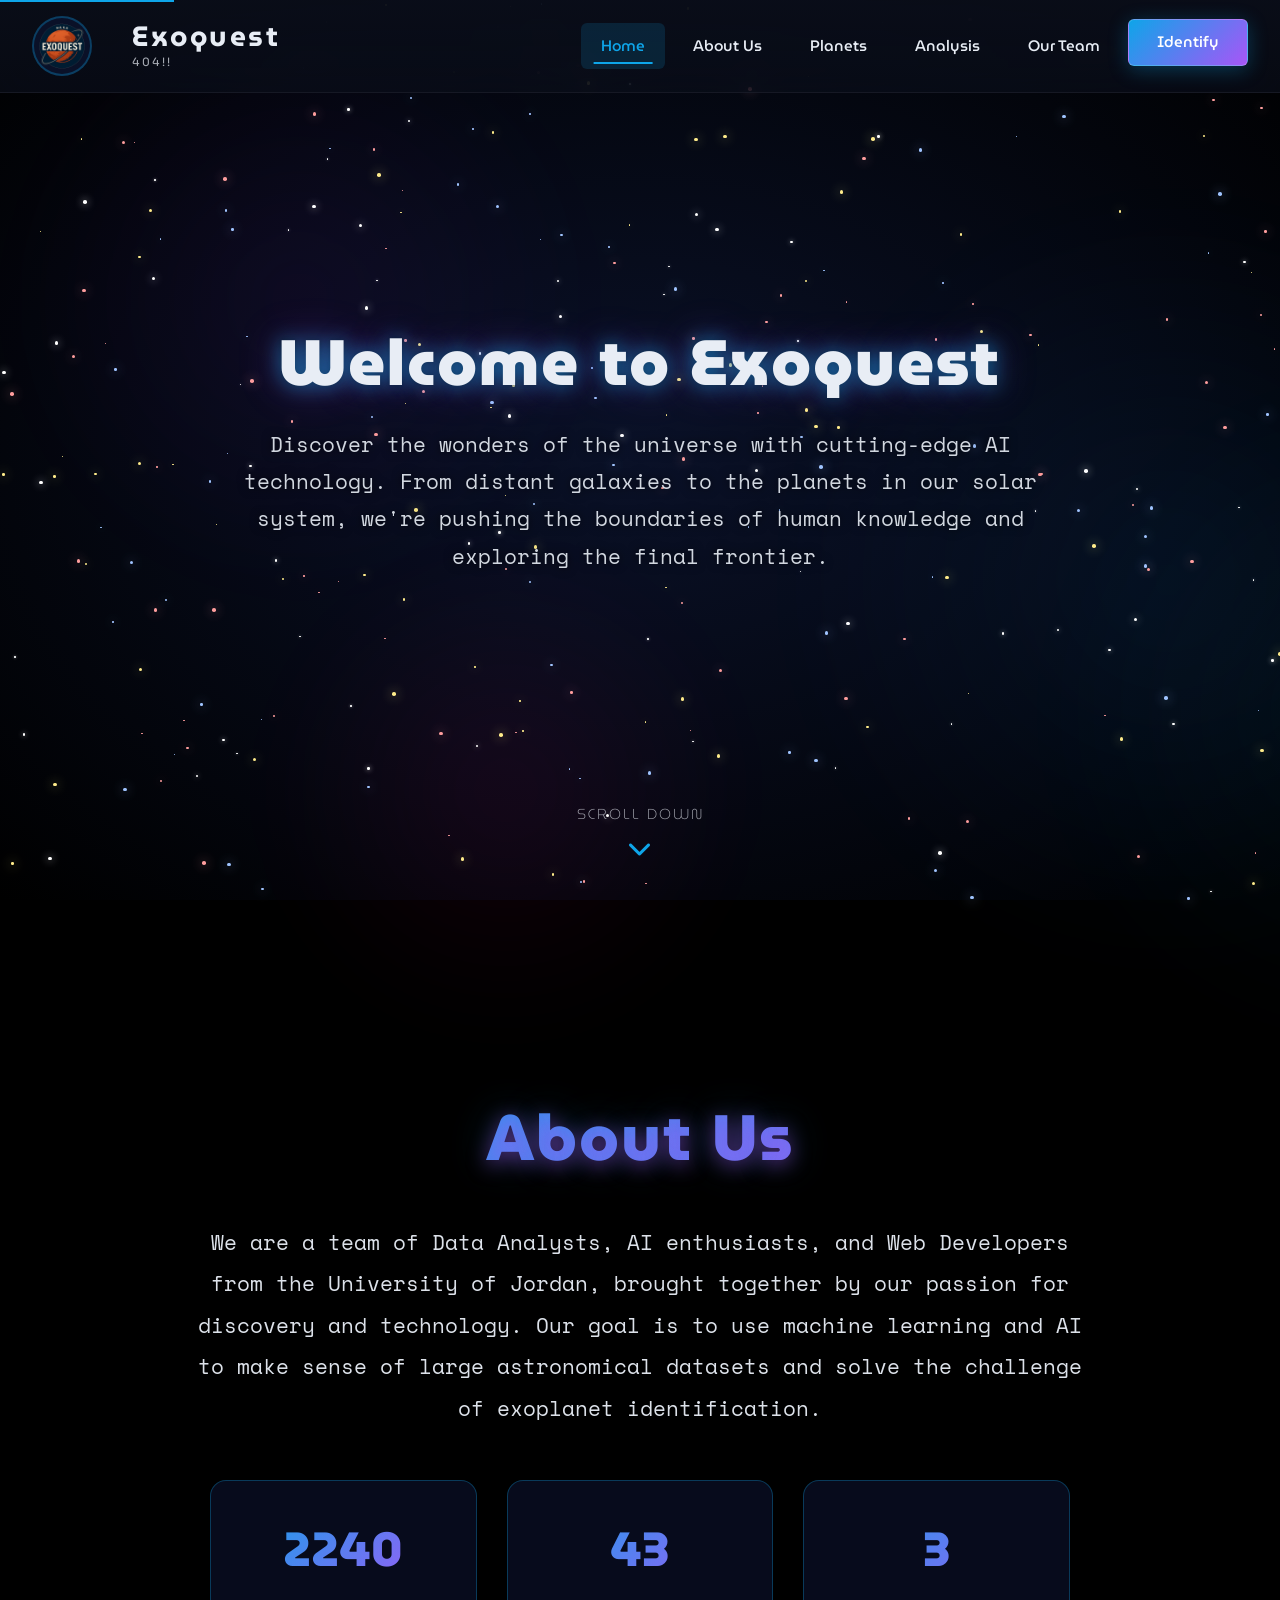
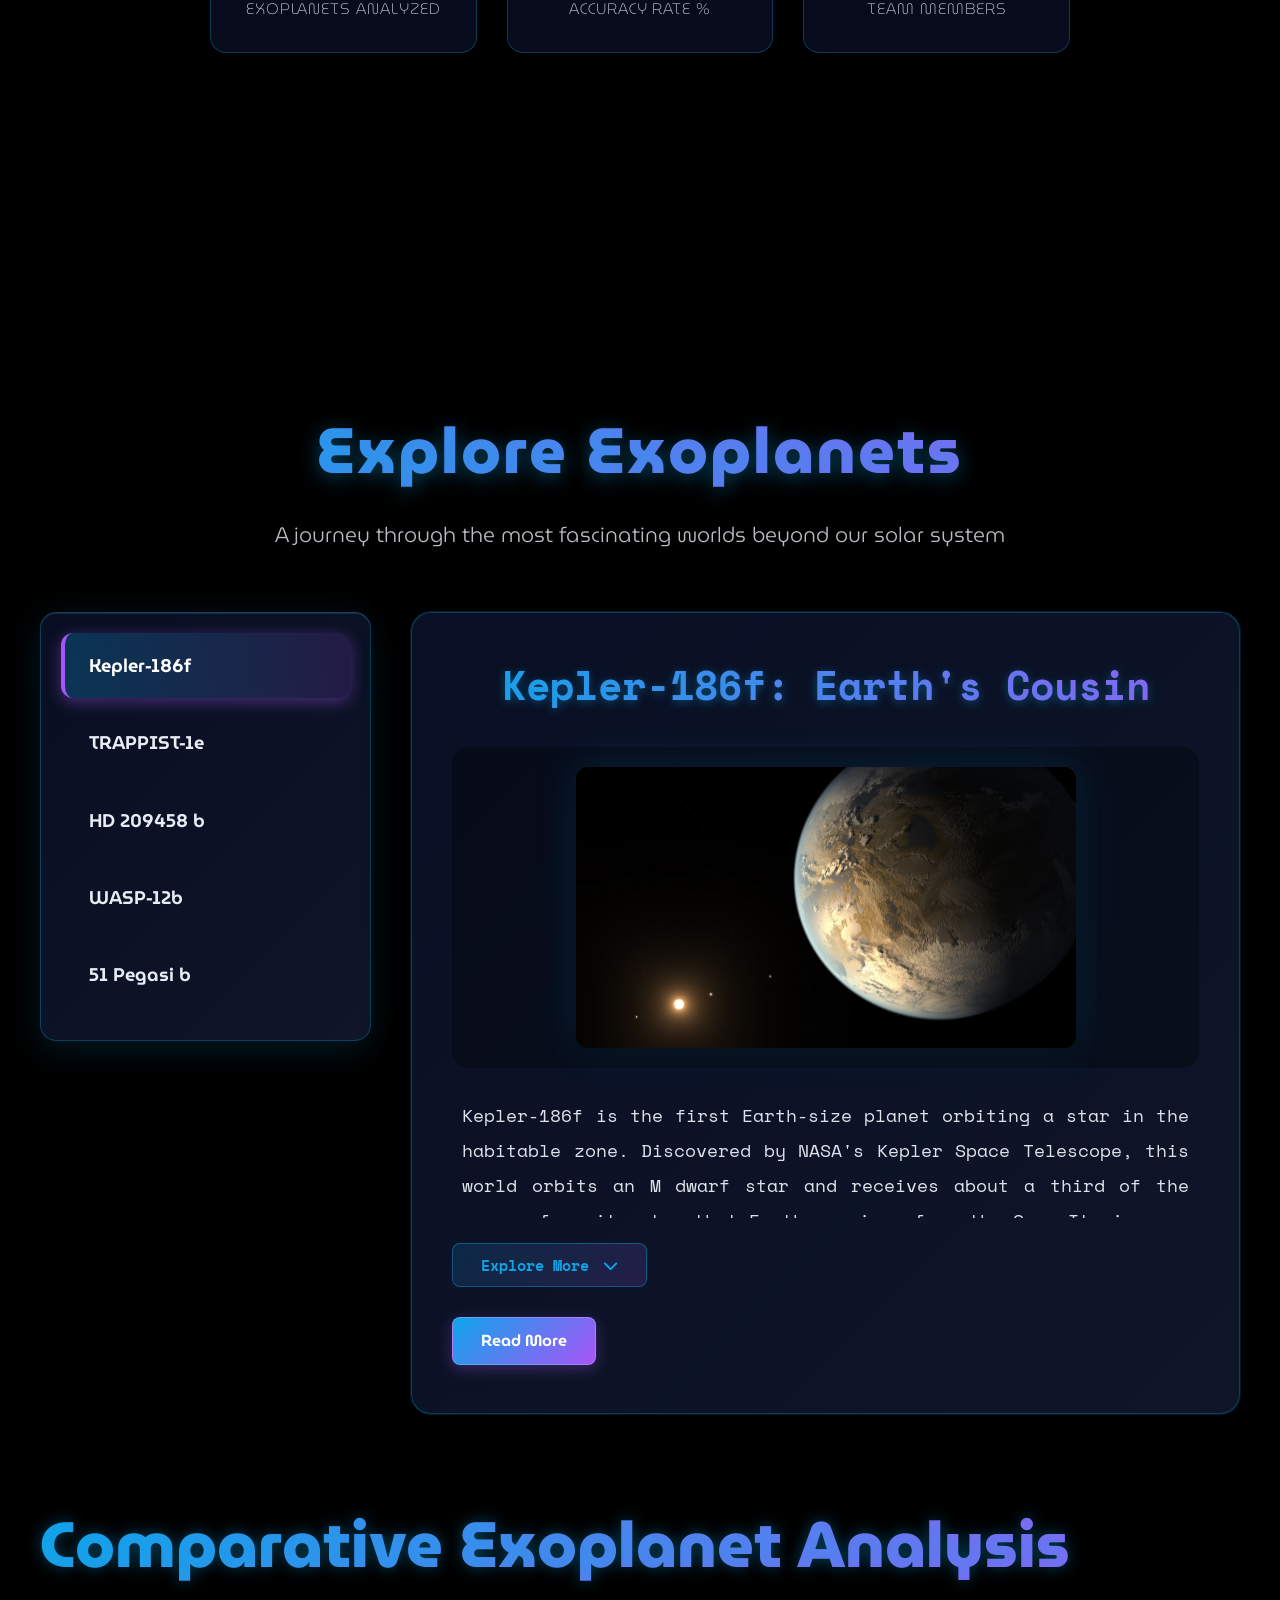
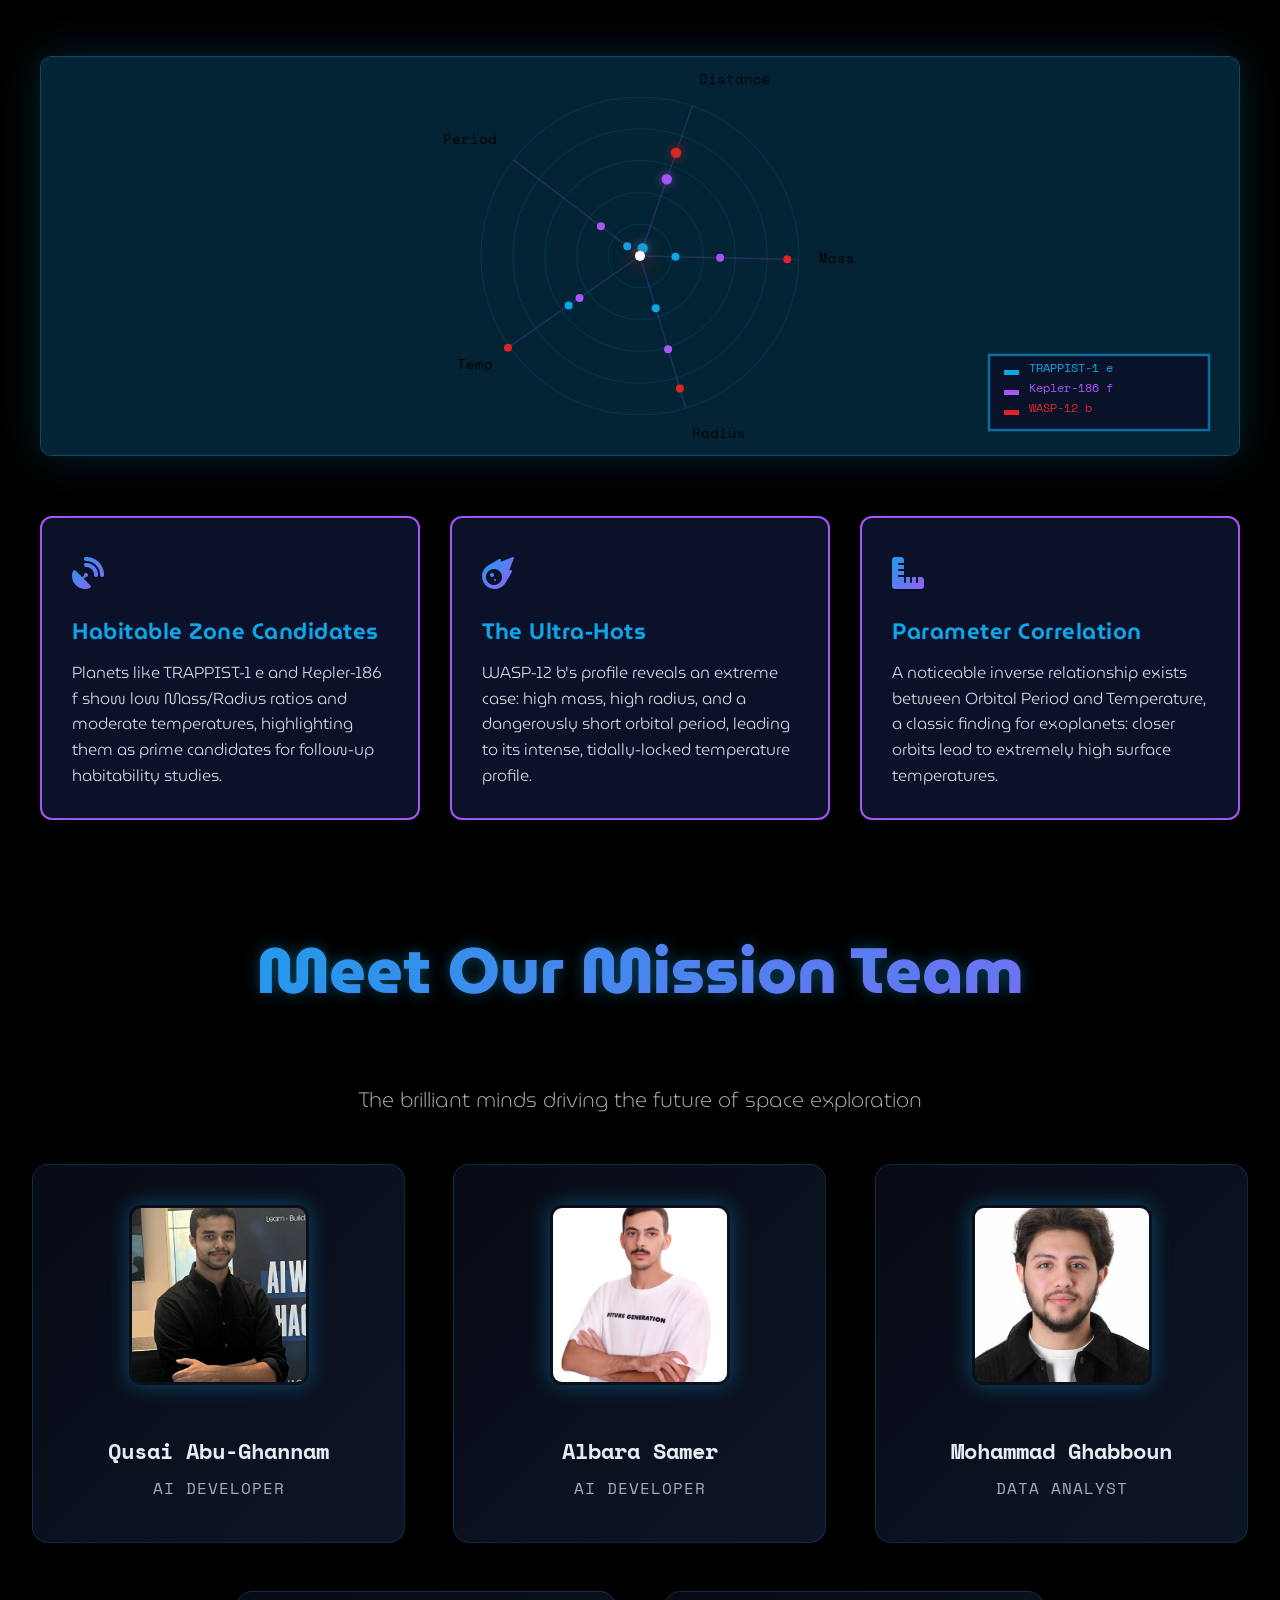
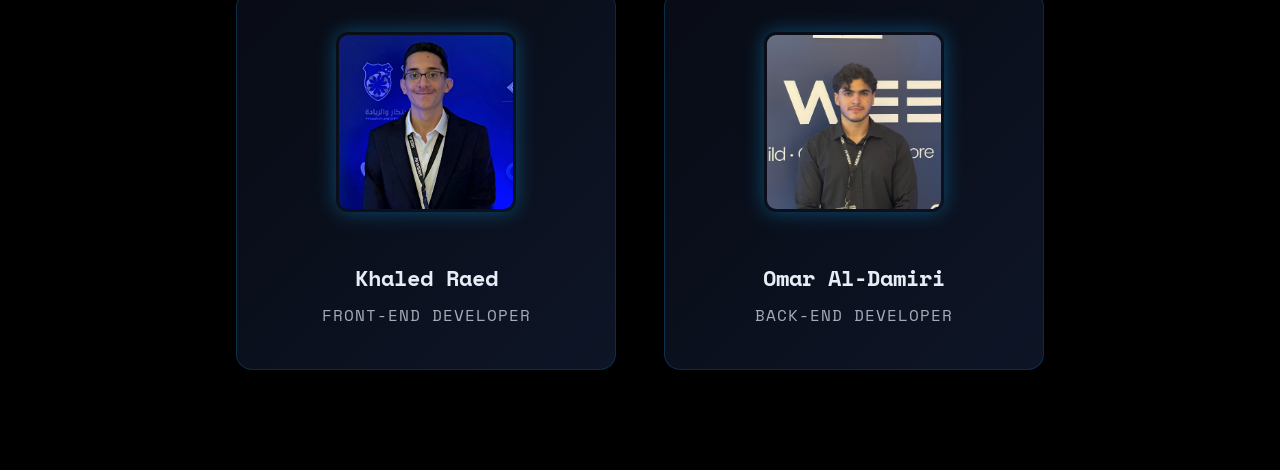
==== commit 4ad46a1c: "commit" ====
--- a/index.html
+++ b/index.html
@@ -6,6 +6,7 @@
     <meta name="viewport" content="width=device-width, initial-scale=1.0">
     <meta name="description" content="Exoquest-404!! - Explore exoplanets and classify them using AI technology">
     <title>Exoquest-404!! - Explore the Universe</title>
+    <link rel="icon" type="image/png" href="media/logo.png">
 
     <link rel="preconnect" href="https://fonts.googleapis.com">
     <link rel="preconnect" href="https://fonts.gstatic.com" crossorigin>
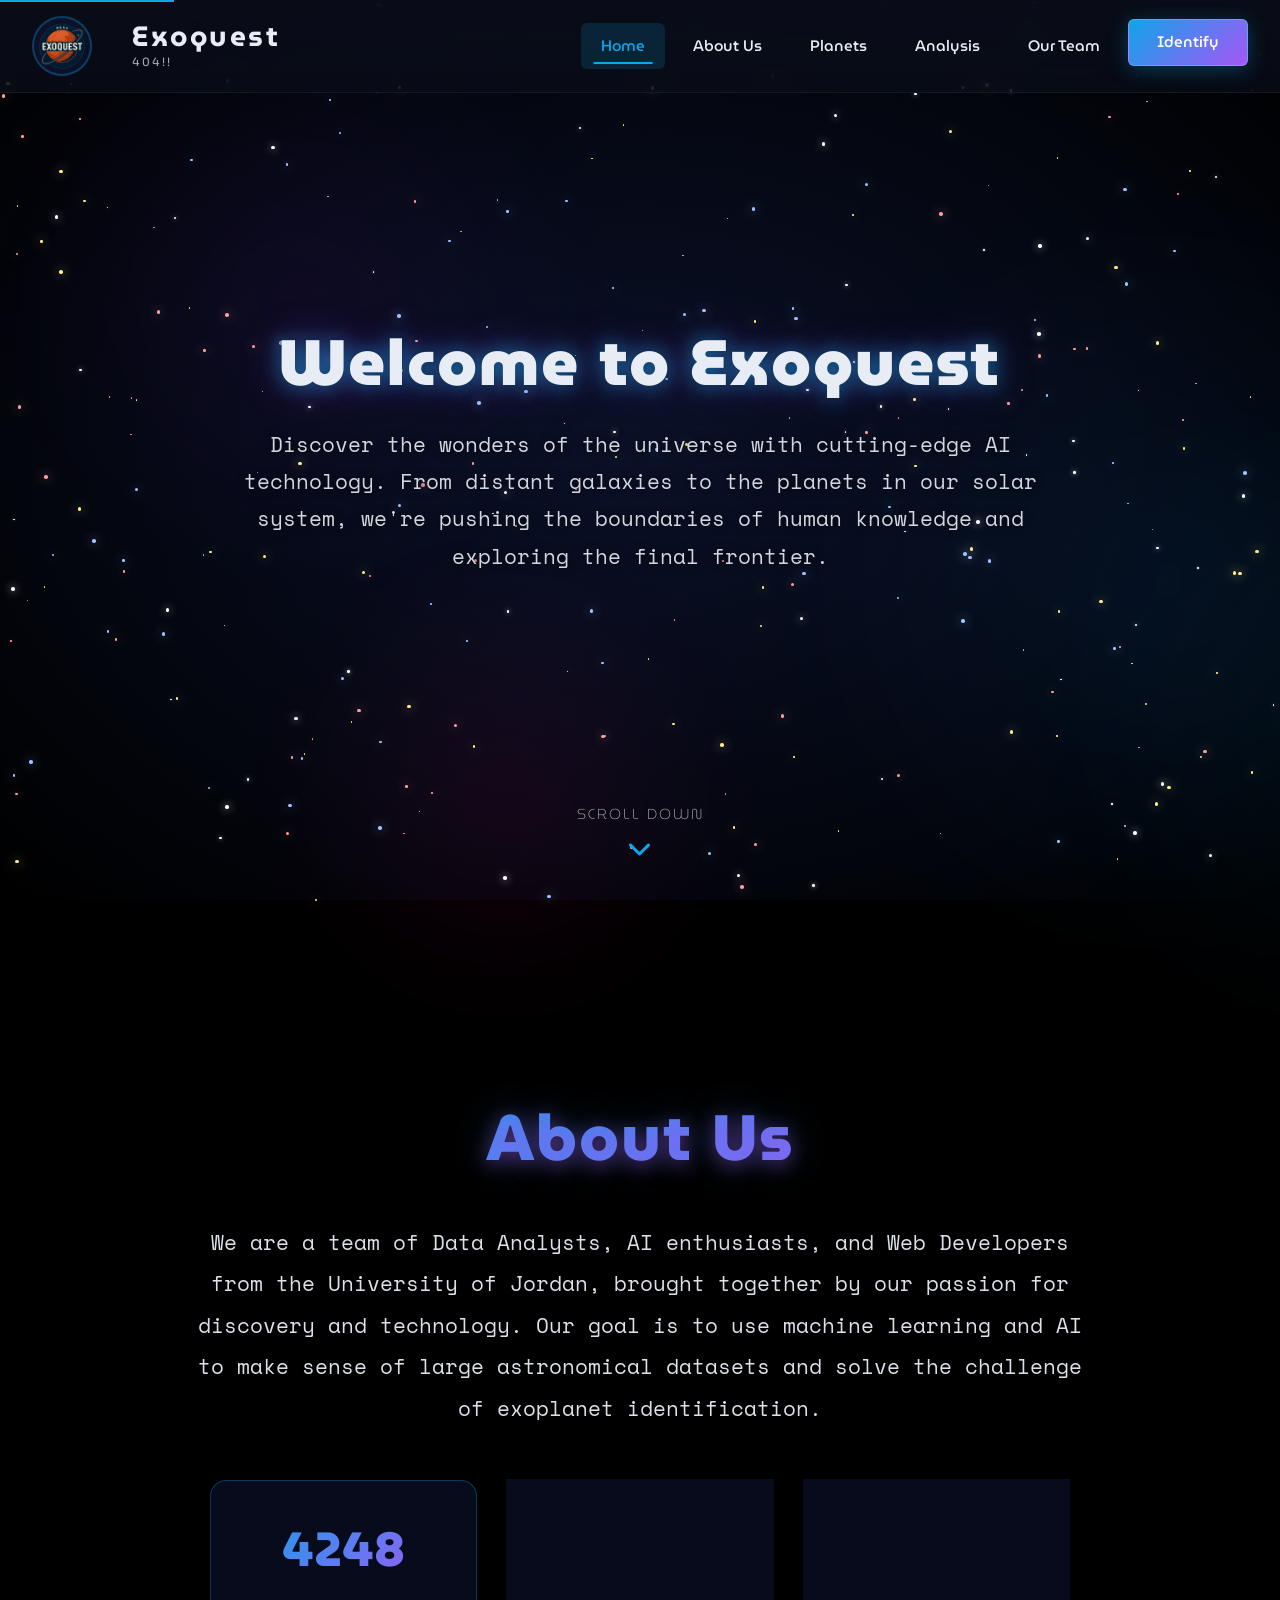
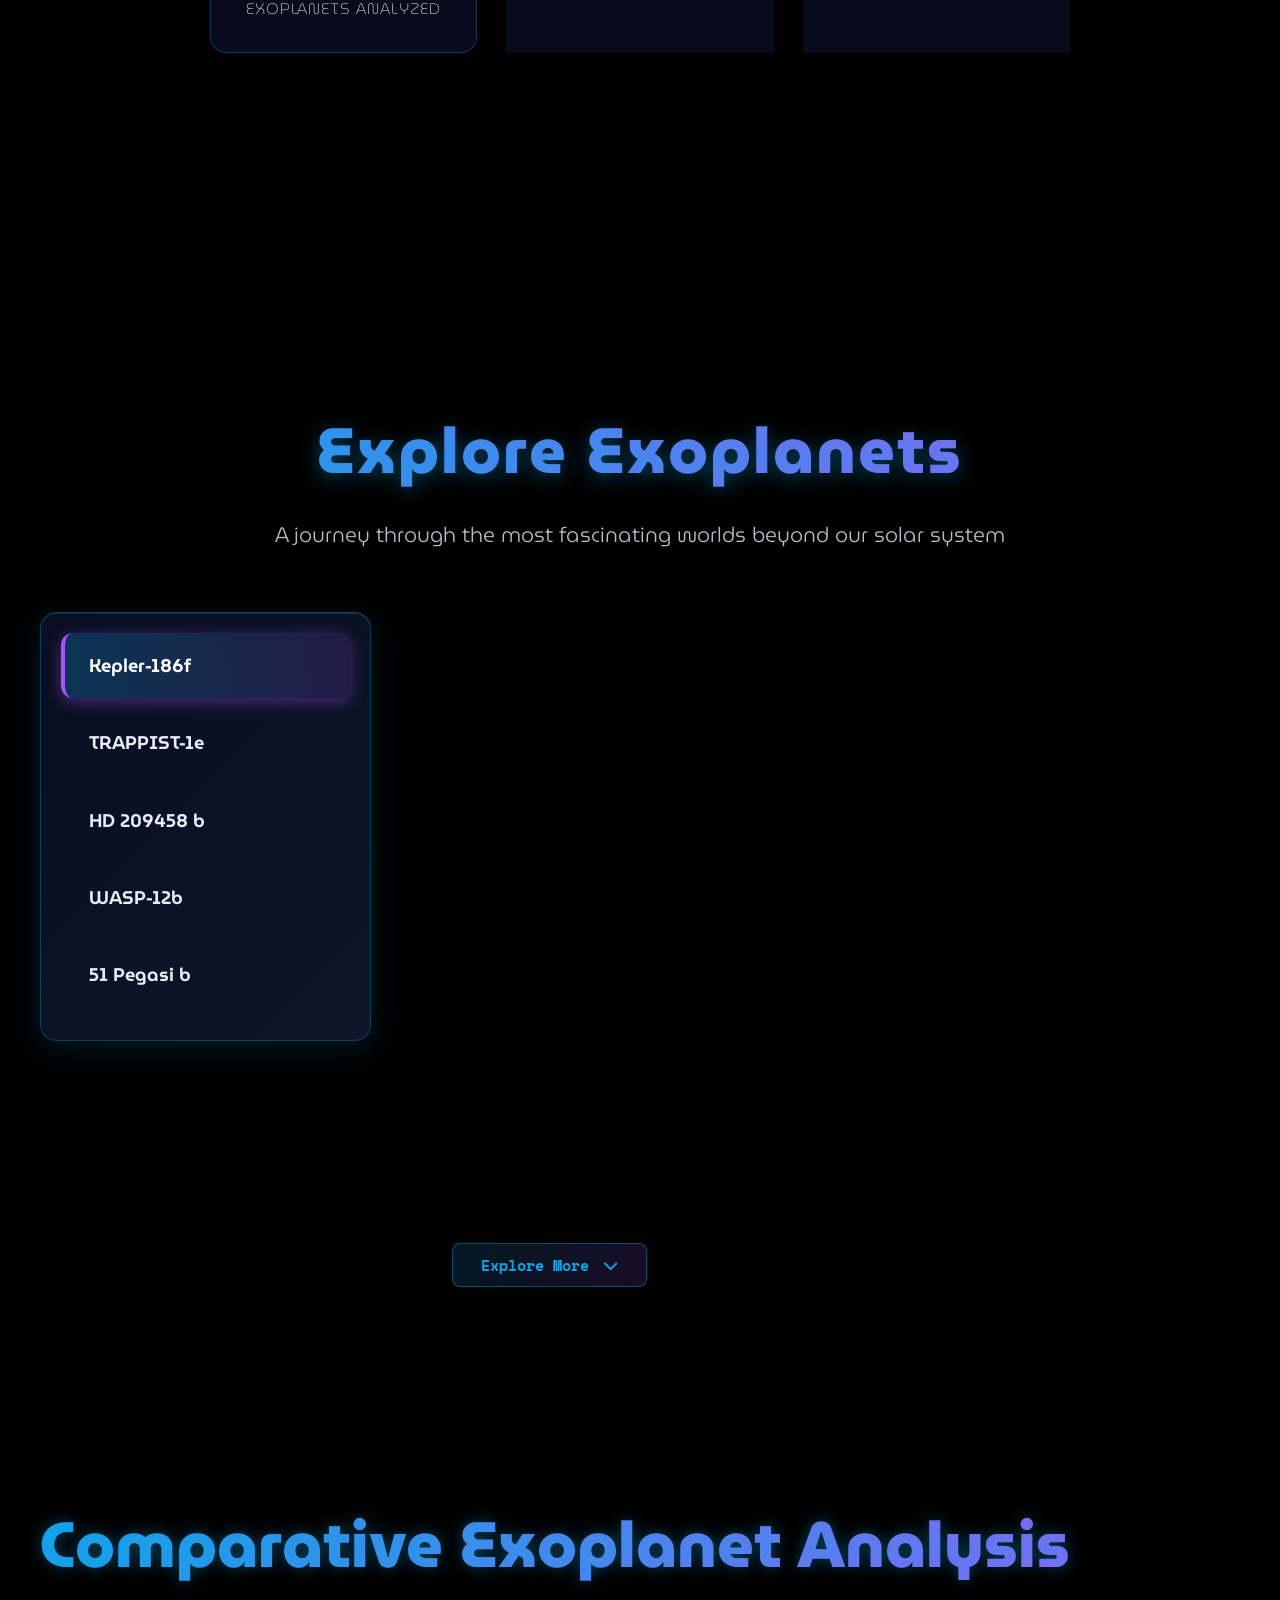
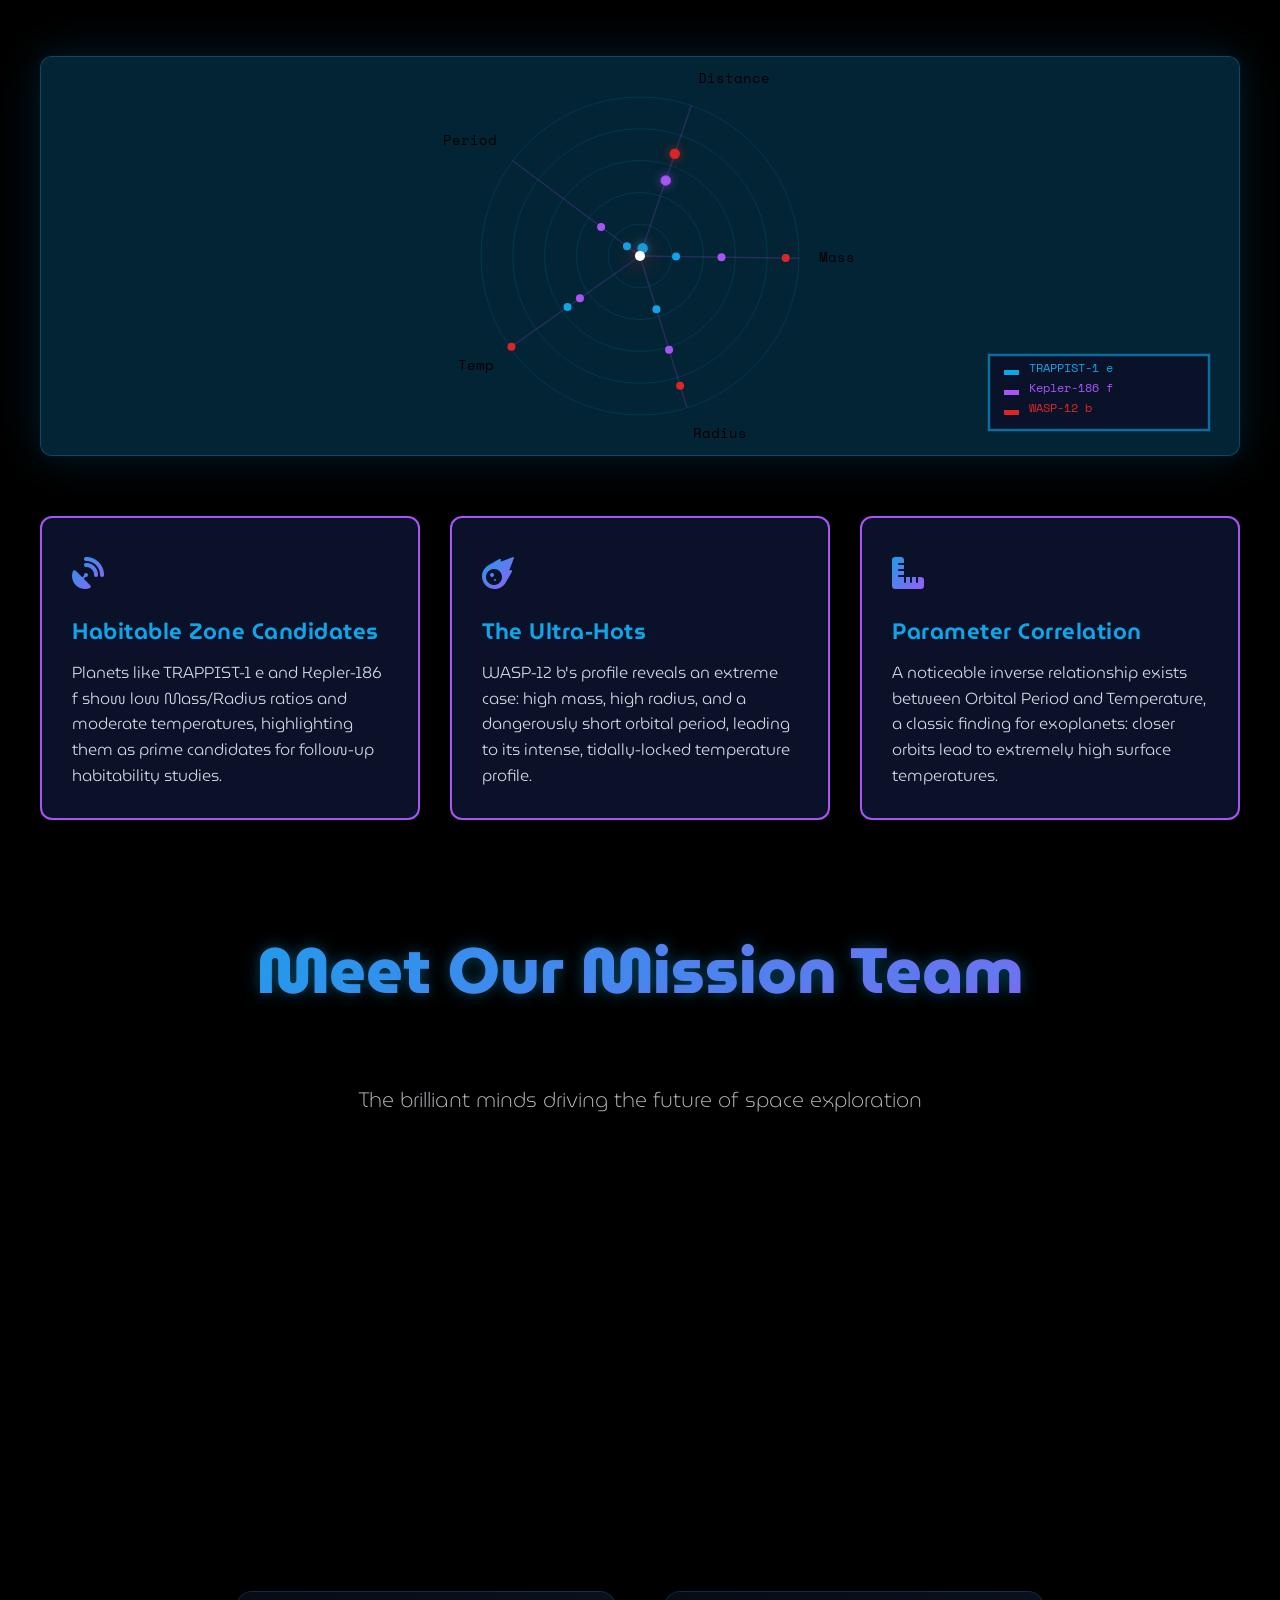
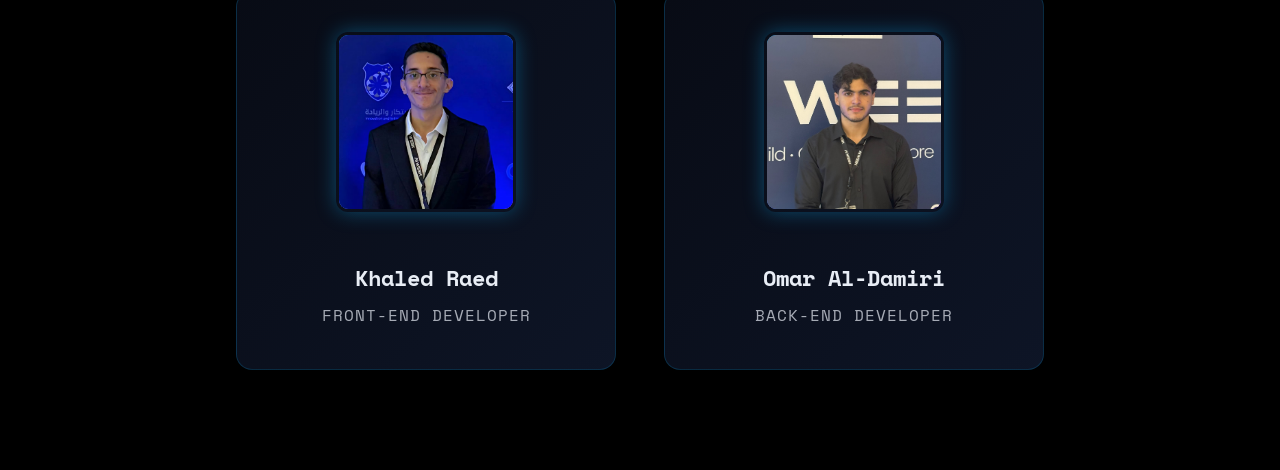
==== commit 27434f5b: "commit" ====
--- a/index.html
+++ b/index.html
@@ -110,11 +110,11 @@
 
                 <div class="stats-container">
                     <div class="stat-card">
-                        <div class="stat-number" data-target="5000">0</div>
+                        <div class="stat-number" data-target="9000">0</div>
                         <div class="stat-label">Exoplanets Analyzed</div>
                     </div>
                     <div class="stat-card">
-                        <div class="stat-number" data-target="95">0</div>
+                        <div class="stat-number" data-target="93.6">0</div>
                         <div class="stat-label">Accuracy Rate %</div>
                     </div>
                     <div class="stat-card">
